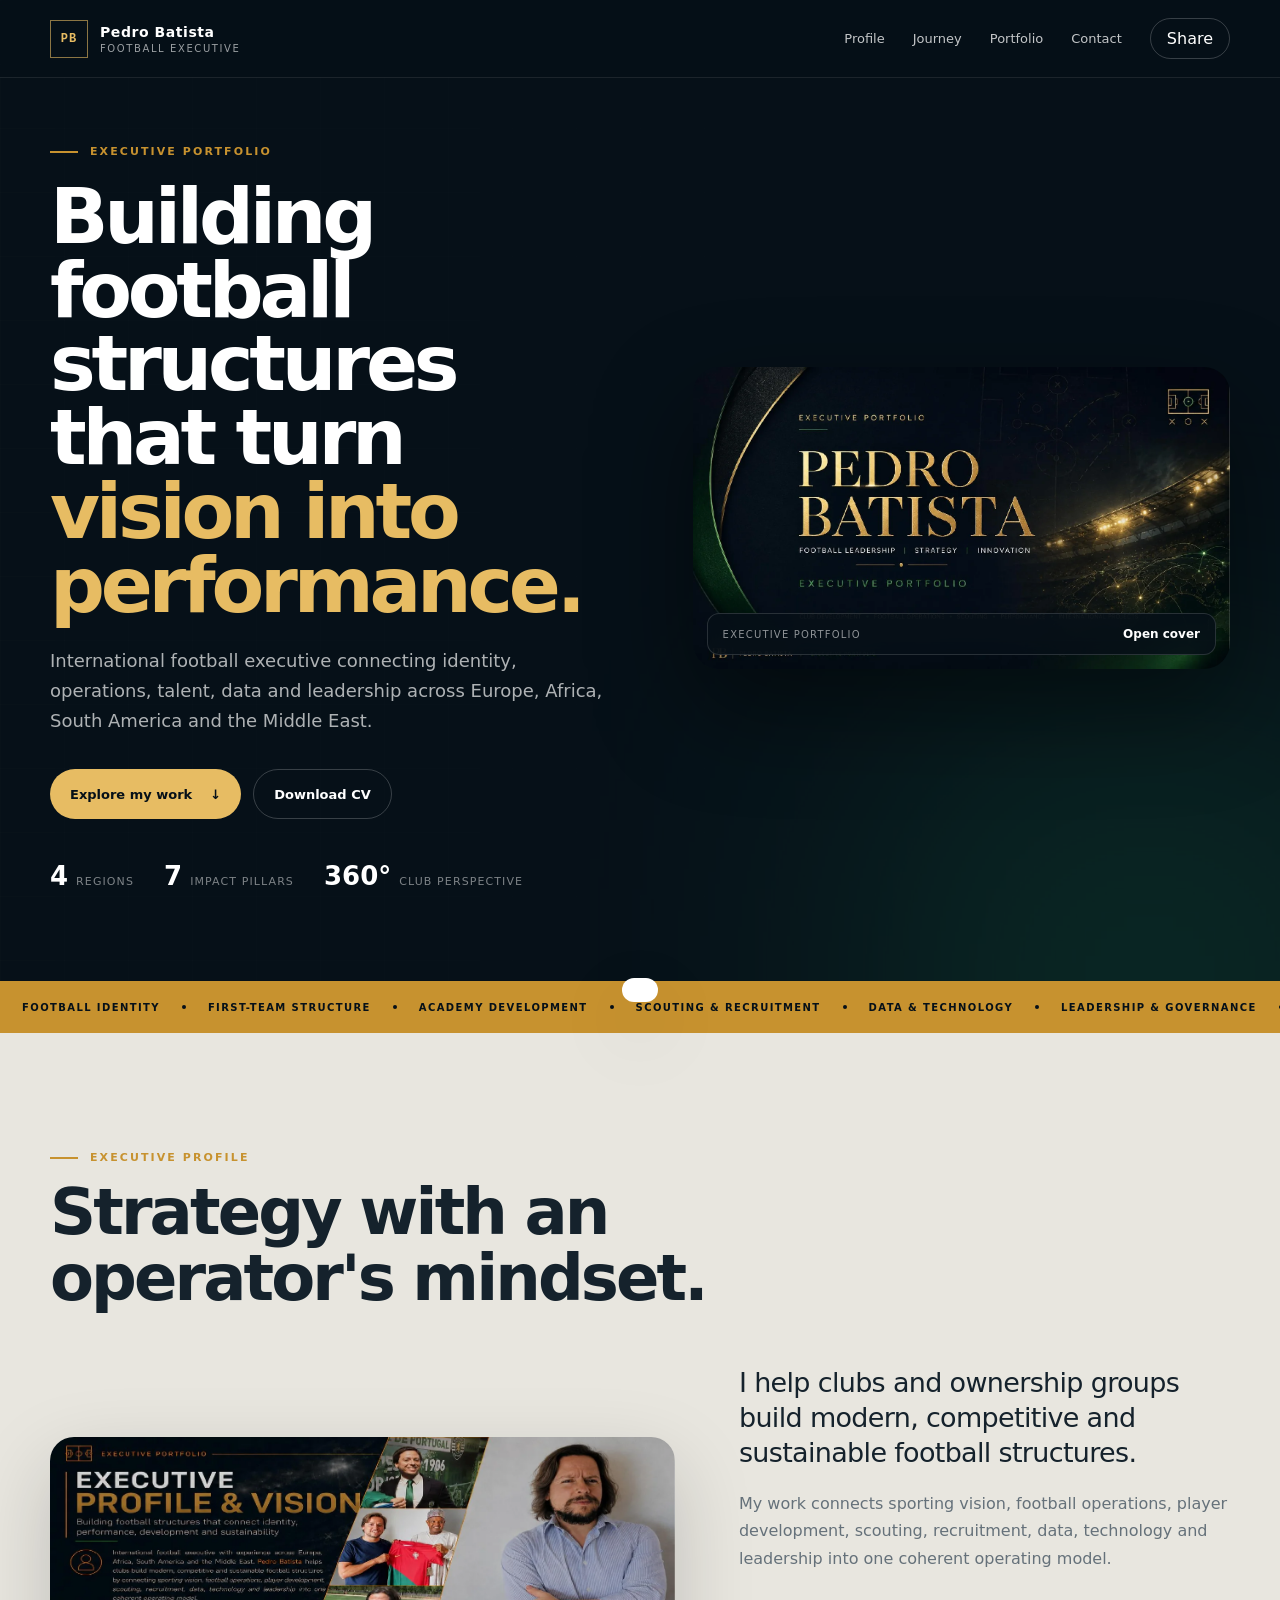
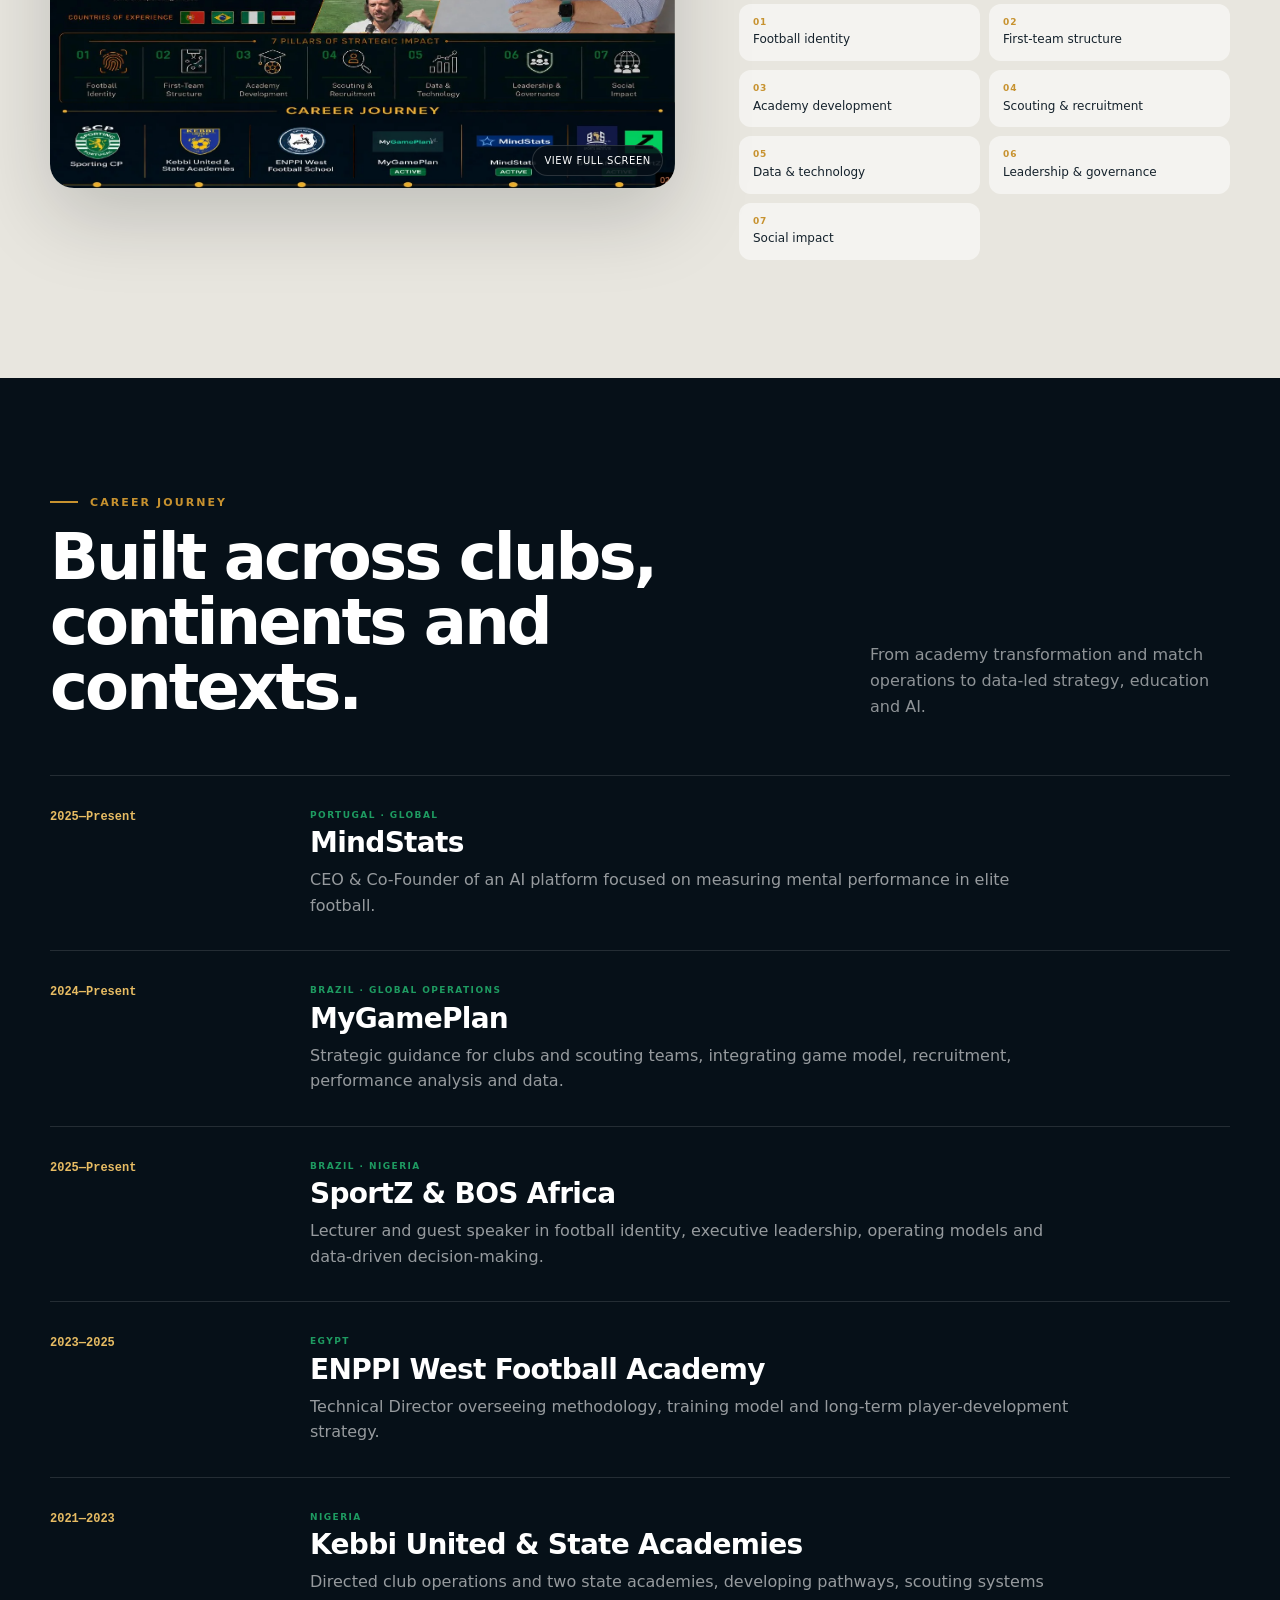
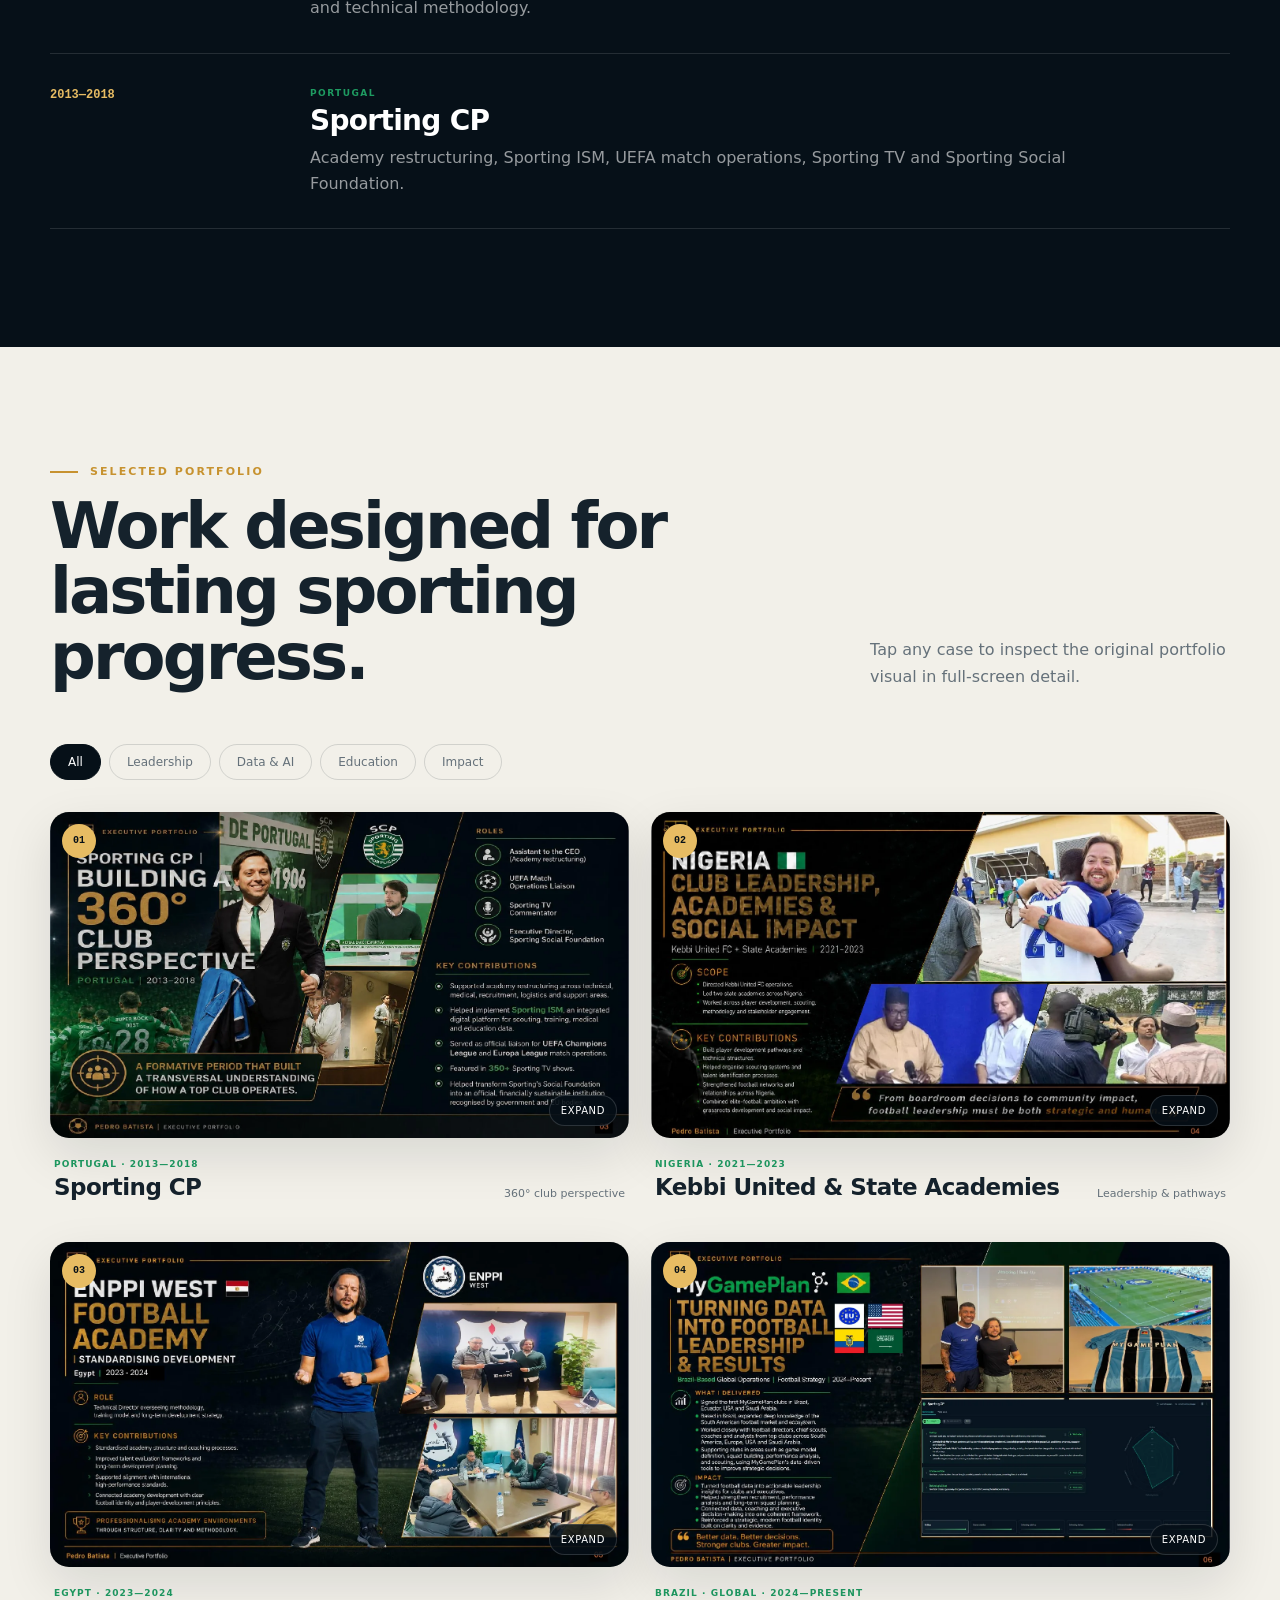
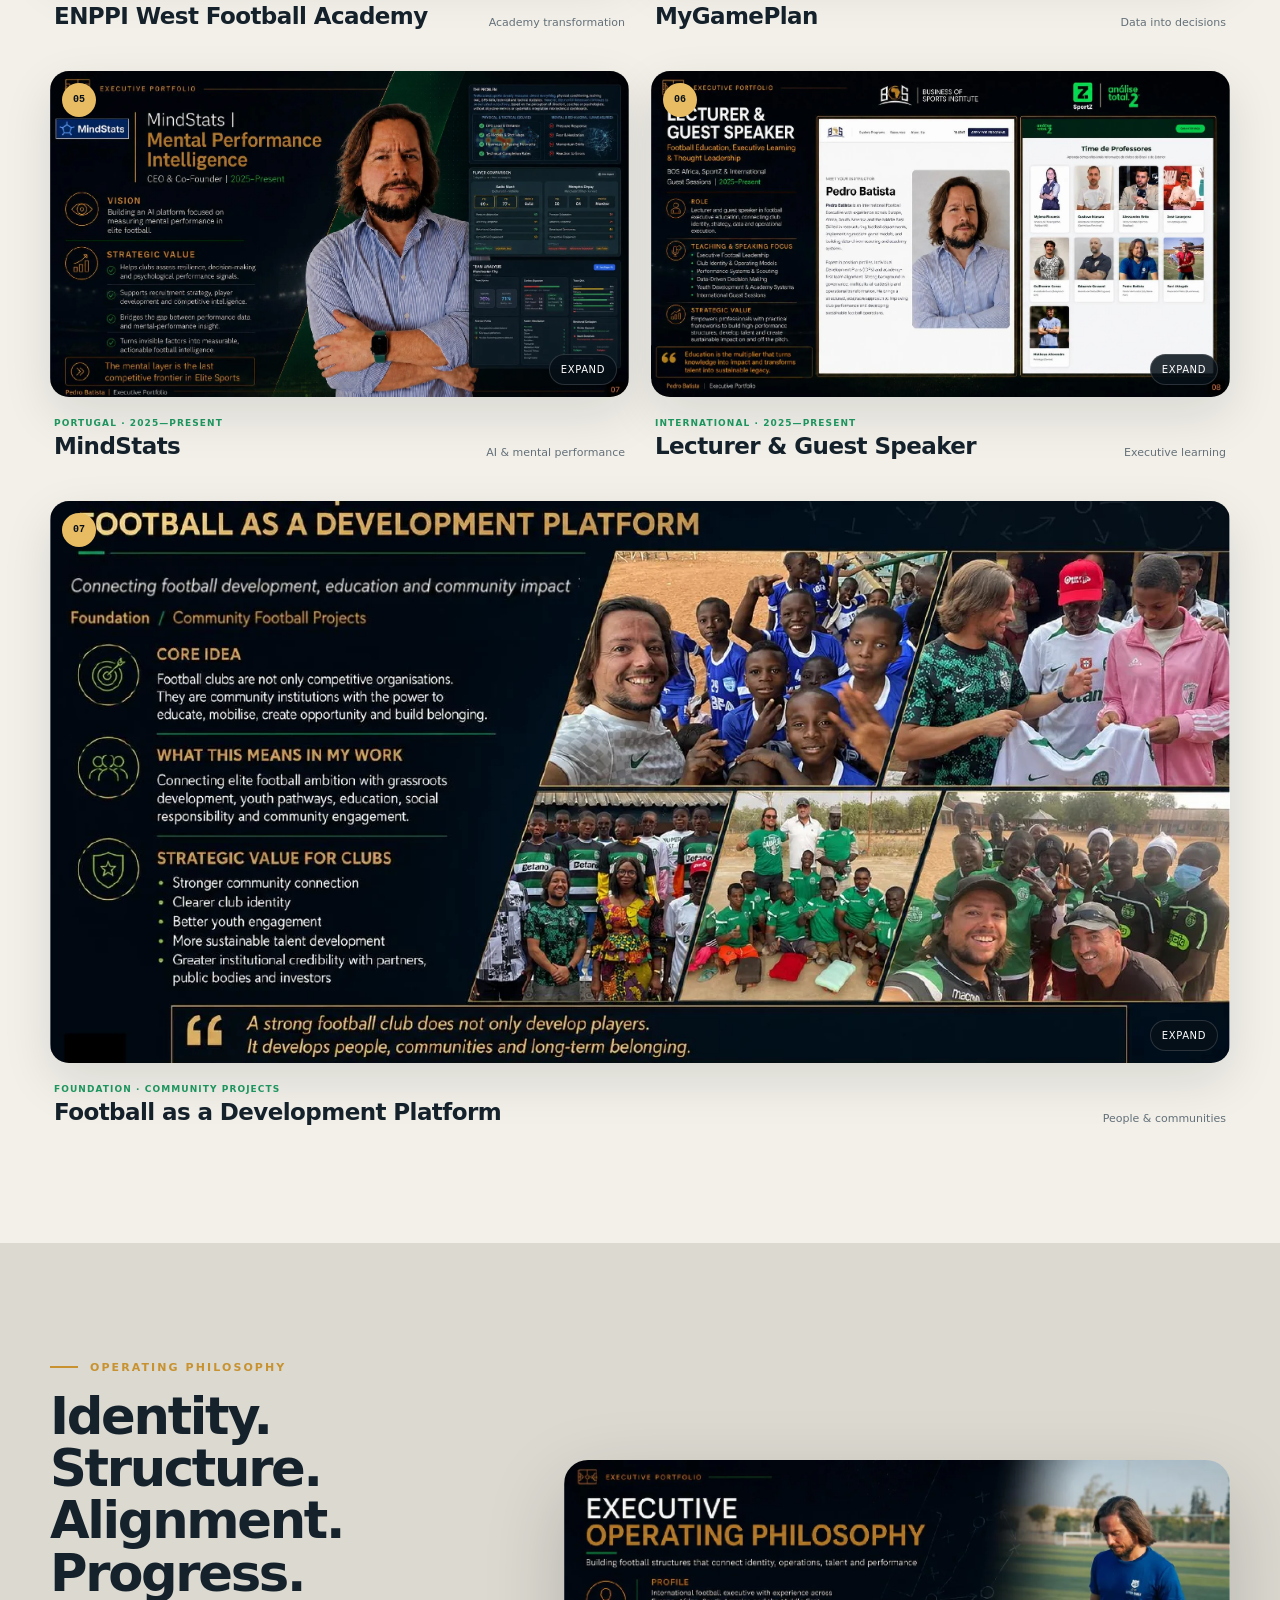
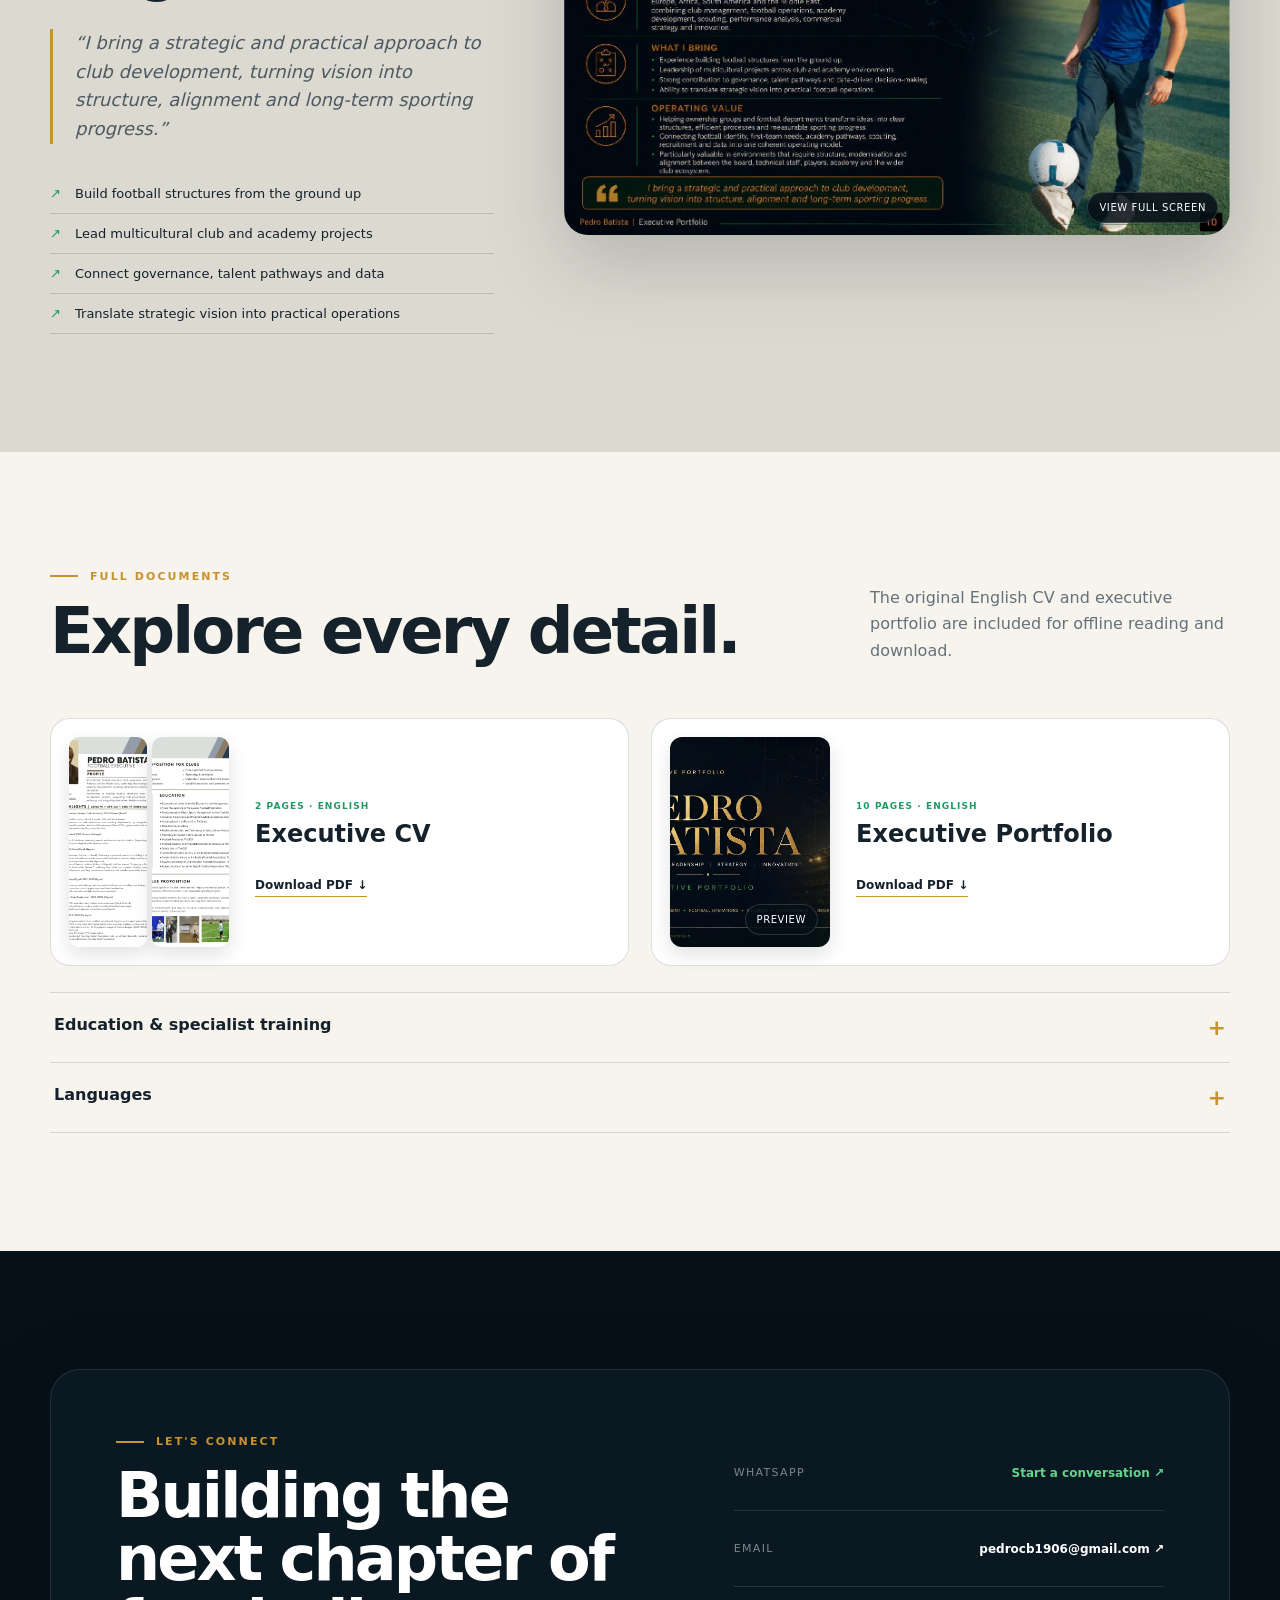
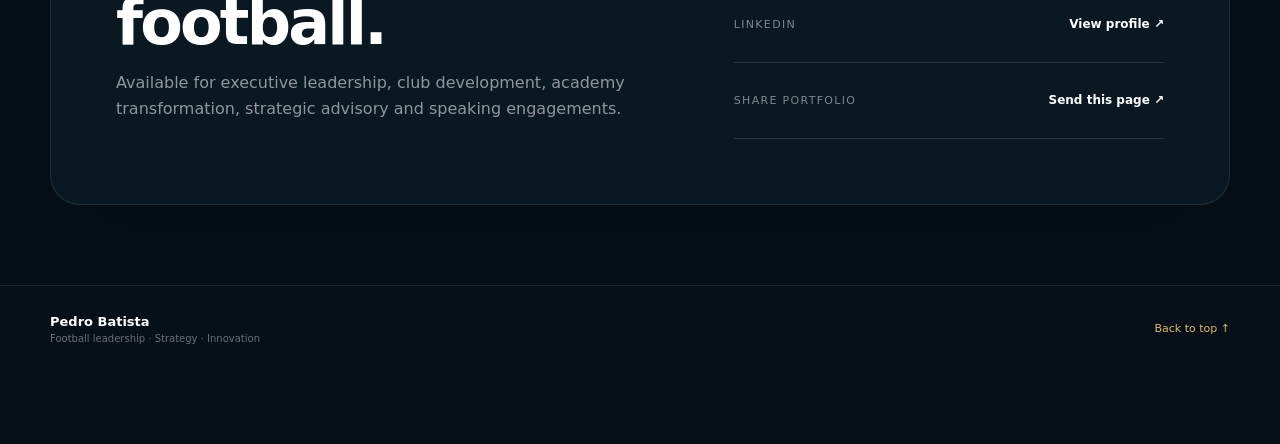
==== index.html @ 7a9b4024 "Publish executive portfolio app" ====
<!doctype html>
<html lang="en">
<head>
  <meta charset="utf-8">
  <meta name="viewport" content="width=device-width, initial-scale=1, viewport-fit=cover">
  <meta name="theme-color" content="#061018">
  <meta name="description" content="Pedro Batista — international football executive. Leadership, strategy, academy development, data, innovation and social impact.">
  <meta property="og:type" content="website">
  <meta property="og:title" content="Pedro Batista | Football Executive">
  <meta property="og:description" content="Executive portfolio — football leadership, strategy and innovation across Europe, Africa, South America and the Middle East.">
  <meta property="og:image" content="assets/images/og-image.jpg">
  <meta name="twitter:card" content="summary_large_image">
  <title>Pedro Batista | Football Executive</title>
  <link rel="manifest" href="manifest.webmanifest">
  <link rel="icon" href="assets/images/icon.svg" type="image/svg+xml">
  <link rel="stylesheet" href="styles.css?v=2">
</head>
<body>
  <a class="skip-link" href="#main">Skip to content</a>

  <header class="site-header" id="top">
    <div class="shell header-inner">
      <a class="brand" href="#home" aria-label="Pedro Batista, home">
        <span class="brand-mark" aria-hidden="true">PB</span>
        <span><strong>Pedro Batista</strong><small>Football Executive</small></span>
      </a>
      <button class="menu-toggle" type="button" aria-expanded="false" aria-controls="site-nav" aria-label="Open menu">
        <span></span><span></span>
      </button>
      <nav class="site-nav" id="site-nav" aria-label="Main navigation">
        <a href="#profile">Profile</a>
        <a href="#journey">Journey</a>
        <a href="#work">Portfolio</a>
        <a href="#contact">Contact</a>
        <button class="share-small" type="button" data-share>Share</button>
      </nav>
    </div>
  </header>

  <main id="main">
    <section class="hero" id="home">
      <div class="hero-grid shell">
        <div class="hero-copy reveal">
          <p class="eyebrow"><span></span> Executive portfolio</p>
          <h1>Building football structures that turn <em>vision into performance.</em></h1>
          <p class="hero-lede">International football executive connecting identity, operations, talent, data and leadership across Europe, Africa, South America and the Middle East.</p>
          <div class="hero-actions">
            <a class="button button-primary" href="#work">Explore my work <span aria-hidden="true">↓</span></a>
            <a class="button button-ghost" href="assets/documents/Pedro-Batista-Executive-CV-ENG.pdf" download>Download CV</a>
          </div>
          <dl class="hero-metrics" aria-label="Career snapshot">
            <div><dt>4</dt><dd>Regions</dd></div>
            <div><dt>7</dt><dd>Impact pillars</dd></div>
            <div><dt>360°</dt><dd>Club perspective</dd></div>
          </dl>
        </div>

        <button class="hero-visual image-button reveal" type="button" data-lightbox="assets/slides/slide-01.webp" data-caption="Pedro Batista — Executive Portfolio">
          <img src="assets/slides/slide-01.webp" alt="Cover of Pedro Batista's executive football portfolio" width="1467" height="825" fetchpriority="high">
          <span class="visual-label"><span>Executive Portfolio</span><strong>Open cover</strong></span>
        </button>
      </div>
      <div class="hero-glow" aria-hidden="true"></div>
    </section>

    <section class="ticker" aria-label="Areas of expertise">
      <div class="ticker-track">
        <span>Football identity</span><i></i><span>First-team structure</span><i></i><span>Academy development</span><i></i><span>Scouting & recruitment</span><i></i><span>Data & technology</span><i></i><span>Leadership & governance</span><i></i><span>Social impact</span>
      </div>
    </section>

    <section class="section profile-section" id="profile">
      <div class="shell">
        <div class="section-heading reveal">
          <p class="eyebrow"><span></span> Executive profile</p>
          <h2>Strategy with an operator's mindset.</h2>
        </div>
        <div class="profile-grid">
          <button class="profile-visual image-button reveal" type="button" data-lightbox="assets/slides/slide-02.webp" data-caption="Executive Profile & Vision">
            <img src="assets/slides/slide-02.webp" alt="Executive profile, strategic pillars and career journey" width="1467" height="825" loading="lazy">
            <span class="zoom-cue" aria-hidden="true">View full screen</span>
          </button>
          <div class="profile-copy reveal">
            <p class="lead">I help clubs and ownership groups build modern, competitive and sustainable football structures.</p>
            <p>My work connects sporting vision, football operations, player development, scouting, recruitment, data, technology and leadership into one coherent operating model.</p>
            <div class="pillars" aria-label="Seven pillars of strategic impact">
              <span><b>01</b> Football identity</span>
              <span><b>02</b> First-team structure</span>
              <span><b>03</b> Academy development</span>
              <span><b>04</b> Scouting & recruitment</span>
              <span><b>05</b> Data & technology</span>
              <span><b>06</b> Leadership & governance</span>
              <span><b>07</b> Social impact</span>
            </div>
          </div>
        </div>
      </div>
    </section>

    <section class="section journey-section" id="journey">
      <div class="shell">
        <div class="section-heading split-heading reveal">
          <div>
            <p class="eyebrow"><span></span> Career journey</p>
            <h2>Built across clubs, continents and contexts.</h2>
          </div>
          <p>From academy transformation and match operations to data-led strategy, education and AI.</p>
        </div>
        <div class="timeline">
          <article class="timeline-item reveal">
            <div class="timeline-date">2025—Present</div>
            <div><p class="timeline-kicker">Portugal · Global</p><h3>MindStats</h3><p>CEO & Co-Founder of an AI platform focused on measuring mental performance in elite football.</p></div>
          </article>
          <article class="timeline-item reveal">
            <div class="timeline-date">2024—Present</div>
            <div><p class="timeline-kicker">Brazil · Global operations</p><h3>MyGamePlan</h3><p>Strategic guidance for clubs and scouting teams, integrating game model, recruitment, performance analysis and data.</p></div>
          </article>
          <article class="timeline-item reveal">
            <div class="timeline-date">2025—Present</div>
            <div><p class="timeline-kicker">Brazil · Nigeria</p><h3>SportZ & BOS Africa</h3><p>Lecturer and guest speaker in football identity, executive leadership, operating models and data-driven decision-making.</p></div>
          </article>
          <article class="timeline-item reveal">
            <div class="timeline-date">2023—2025</div>
            <div><p class="timeline-kicker">Egypt</p><h3>ENPPI West Football Academy</h3><p>Technical Director overseeing methodology, training model and long-term player-development strategy.</p></div>
          </article>
          <article class="timeline-item reveal">
            <div class="timeline-date">2021—2023</div>
            <div><p class="timeline-kicker">Nigeria</p><h3>Kebbi United & State Academies</h3><p>Directed club operations and two state academies, developing pathways, scouting systems and technical methodology.</p></div>
          </article>
          <article class="timeline-item reveal">
            <div class="timeline-date">2013—2018</div>
            <div><p class="timeline-kicker">Portugal</p><h3>Sporting CP</h3><p>Academy restructuring, Sporting ISM, UEFA match operations, Sporting TV and Sporting Social Foundation.</p></div>
          </article>
        </div>
      </div>
    </section>

    <section class="section work-section" id="work">
      <div class="shell">
        <div class="section-heading split-heading reveal">
          <div>
            <p class="eyebrow"><span></span> Selected portfolio</p>
            <h2>Work designed for lasting sporting progress.</h2>
          </div>
          <p>Tap any case to inspect the original portfolio visual in full-screen detail.</p>
        </div>

        <div class="filters reveal" role="group" aria-label="Filter projects">
          <button class="filter is-active" type="button" data-filter="all" aria-pressed="true">All</button>
          <button class="filter" type="button" data-filter="leadership" aria-pressed="false">Leadership</button>
          <button class="filter" type="button" data-filter="data" aria-pressed="false">Data & AI</button>
          <button class="filter" type="button" data-filter="education" aria-pressed="false">Education</button>
          <button class="filter" type="button" data-filter="impact" aria-pressed="false">Impact</button>
        </div>

        <div class="project-grid">
          <article class="project-card reveal" data-category="leadership">
            <button class="project-image image-button" type="button" data-lightbox="assets/slides/slide-03.webp" data-caption="Sporting CP — Building a 360° Club Perspective">
              <img src="assets/slides/slide-03.webp" alt="Sporting CP case study with Pedro Batista's roles and contributions" width="1467" height="825" loading="lazy">
              <span class="project-number">01</span><span class="zoom-cue" aria-hidden="true">Expand</span>
            </button>
            <div class="project-copy"><div><p>Portugal · 2013—2018</p><h3>Sporting CP</h3></div><span>360° club perspective</span></div>
          </article>

          <article class="project-card reveal" data-category="leadership impact">
            <button class="project-image image-button" type="button" data-lightbox="assets/slides/slide-04.webp" data-caption="Nigeria — Club Leadership, Academies & Social Impact">
              <img src="assets/slides/slide-04.webp" alt="Nigeria club leadership, academies and social impact case study" width="1467" height="825" loading="lazy">
              <span class="project-number">02</span><span class="zoom-cue" aria-hidden="true">Expand</span>
            </button>
            <div class="project-copy"><div><p>Nigeria · 2021—2023</p><h3>Kebbi United & State Academies</h3></div><span>Leadership & pathways</span></div>
          </article>

          <article class="project-card reveal" data-category="leadership education">
            <button class="project-image image-button" type="button" data-lightbox="assets/slides/slide-05.webp" data-caption="ENPPI West Football Academy — Standardising Development">
              <img src="assets/slides/slide-05.webp" alt="ENPPI West Football Academy development case study" width="1467" height="825" loading="lazy">
              <span class="project-number">03</span><span class="zoom-cue" aria-hidden="true">Expand</span>
            </button>
            <div class="project-copy"><div><p>Egypt · 2023—2024</p><h3>ENPPI West Football Academy</h3></div><span>Academy transformation</span></div>
          </article>

          <article class="project-card reveal" data-category="data leadership">
            <button class="project-image image-button" type="button" data-lightbox="assets/slides/slide-06.webp" data-caption="MyGamePlan — Turning Data into Football Leadership & Results">
              <img src="assets/slides/slide-06.webp" alt="MyGamePlan global football strategy and data case study" width="1467" height="825" loading="lazy">
              <span class="project-number">04</span><span class="zoom-cue" aria-hidden="true">Expand</span>
            </button>
            <div class="project-copy"><div><p>Brazil · Global · 2024—Present</p><h3>MyGamePlan</h3></div><span>Data into decisions</span></div>
          </article>

          <article class="project-card reveal" data-category="data">
            <button class="project-image image-button" type="button" data-lightbox="assets/slides/slide-07.webp" data-caption="MindStats — Mental Performance Intelligence">
              <img src="assets/slides/slide-07.webp" alt="MindStats AI mental performance intelligence concept" width="1467" height="825" loading="lazy">
              <span class="project-number">05</span><span class="zoom-cue" aria-hidden="true">Expand</span>
            </button>
            <div class="project-copy"><div><p>Portugal · 2025—Present</p><h3>MindStats</h3></div><span>AI & mental performance</span></div>
          </article>

          <article class="project-card reveal" data-category="education leadership">
            <button class="project-image image-button" type="button" data-lightbox="assets/slides/slide-08.webp" data-caption="Lecturer & Guest Speaker — Football Education and Executive Learning">
              <img src="assets/slides/slide-08.webp" alt="Lecturer and guest speaker portfolio with BOS Africa and SportZ" width="1467" height="825" loading="lazy">
              <span class="project-number">06</span><span class="zoom-cue" aria-hidden="true">Expand</span>
            </button>
            <div class="project-copy"><div><p>International · 2025—Present</p><h3>Lecturer & Guest Speaker</h3></div><span>Executive learning</span></div>
          </article>

          <article class="project-card project-card-wide reveal" data-category="impact">
            <button class="project-image image-button" type="button" data-lightbox="assets/slides/slide-09.webp" data-caption="Social Impact — Football as a Development Platform">
              <img src="assets/slides/slide-09.webp" alt="Football social impact and community development projects" width="1467" height="825" loading="lazy">
              <span class="project-number">07</span><span class="zoom-cue" aria-hidden="true">Expand</span>
            </button>
            <div class="project-copy"><div><p>Foundation · Community projects</p><h3>Football as a Development Platform</h3></div><span>People & communities</span></div>
          </article>
        </div>
      </div>
    </section>

    <section class="section philosophy-section">
      <div class="shell philosophy-grid">
        <div class="philosophy-copy reveal">
          <p class="eyebrow"><span></span> Operating philosophy</p>
          <h2>Identity. Structure. Alignment. Progress.</h2>
          <blockquote>“I bring a strategic and practical approach to club development, turning vision into structure, alignment and long-term sporting progress.”</blockquote>
          <ul>
            <li>Build football structures from the ground up</li>
            <li>Lead multicultural club and academy projects</li>
            <li>Connect governance, talent pathways and data</li>
            <li>Translate strategic vision into practical operations</li>
          </ul>
        </div>
        <button class="philosophy-visual image-button reveal" type="button" data-lightbox="assets/slides/slide-10.webp" data-caption="Executive Operating Philosophy">
          <img src="assets/slides/slide-10.webp" alt="Pedro Batista's executive operating philosophy" width="1467" height="825" loading="lazy">
          <span class="zoom-cue" aria-hidden="true">View full screen</span>
        </button>
      </div>
    </section>

    <section class="section documents-section" id="documents">
      <div class="shell">
        <div class="section-heading split-heading reveal">
          <div><p class="eyebrow"><span></span> Full documents</p><h2>Explore every detail.</h2></div>
          <p>The original English CV and executive portfolio are included for offline reading and download.</p>
        </div>
        <div class="document-grid">
          <article class="document-card reveal">
            <div class="document-previews" aria-label="CV page previews">
              <button class="document-preview image-button" type="button" data-lightbox="assets/cv/cv-page-1.webp" data-caption="Executive CV — Page 1">
                <img src="assets/cv/cv-page-1.webp" alt="First page of Pedro Batista's executive CV" width="992" height="1404" loading="lazy">
              </button>
              <button class="document-preview image-button" type="button" data-lightbox="assets/cv/cv-page-2.webp" data-caption="Executive CV — Page 2">
                <img src="assets/cv/cv-page-2.webp" alt="Second page of Pedro Batista's executive CV" width="992" height="1404" loading="lazy">
              </button>
            </div>
            <div><p>2 pages · English</p><h3>Executive CV</h3><a href="assets/documents/Pedro-Batista-Executive-CV-ENG.pdf" download>Download PDF <span aria-hidden="true">↓</span></a></div>
          </article>
          <article class="document-card reveal">
            <button class="document-preview image-button" type="button" data-lightbox="assets/slides/slide-01.webp" data-caption="Executive Portfolio — Cover">
              <img src="assets/slides/slide-01.webp" alt="Cover of Pedro Batista's executive portfolio" width="1467" height="825" loading="lazy">
              <span class="zoom-cue" aria-hidden="true">Preview</span>
            </button>
            <div><p>10 pages · English</p><h3>Executive Portfolio</h3><a href="assets/documents/Pedro-Batista-Executive-Portfolio.pdf" download>Download PDF <span aria-hidden="true">↓</span></a></div>
          </article>
        </div>

        <div class="credentials reveal">
          <details><summary>Education & specialist training <span>+</span></summary><div><p>Economics at ISEG; Team Management at the Portuguese Football Federation; Fundamentals of Global Sports Management at NYU; scouting, football analysis, data science, sports innovation, football business, sports law and FA development courses.</p></div></details>
          <details><summary>Languages <span>+</span></summary><div><p>Portuguese — native · English — fluent · Spanish — working · French — basic</p></div></details>
        </div>
      </div>
    </section>

    <section class="section contact-section" id="contact">
      <div class="shell contact-card reveal">
        <div>
          <p class="eyebrow"><span></span> Let's connect</p>
          <h2>Building the next chapter of football.</h2>
          <p>Available for executive leadership, club development, academy transformation, strategic advisory and speaking engagements.</p>
        </div>
        <div class="contact-actions">
          <a class="contact-link whatsapp" href="https://wa.me/351937588859?text=Hello%20Pedro%2C%20I%20visited%20your%20executive%20portfolio%20and%20would%20like%20to%20connect." target="_blank" rel="noopener"><span>WhatsApp</span><strong>Start a conversation ↗</strong></a>
          <a class="contact-link" href="mailto:pedrocb1906@gmail.com"><span>Email</span><strong>pedrocb1906@gmail.com ↗</strong></a>
          <a class="contact-link" href="https://www.linkedin.com/in/pedrocunhabatista/" target="_blank" rel="noopener"><span>LinkedIn</span><strong>View profile ↗</strong></a>
          <button class="contact-link share-contact" type="button" data-share><span>Share portfolio</span><strong>Send this page ↗</strong></button>
        </div>
      </div>
    </section>
  </main>

  <footer class="site-footer">
    <div class="shell"><div><strong>Pedro Batista</strong><span>Football leadership · Strategy · Innovation</span></div><a href="#top">Back to top ↑</a></div>
  </footer>

  <nav class="mobile-nav" aria-label="Mobile navigation">
    <a href="#home"><span aria-hidden="true">⌂</span>Home</a>
    <a href="#journey"><span aria-hidden="true">↗</span>Journey</a>
    <a href="#work"><span aria-hidden="true">◇</span>Work</a>
    <a href="#contact"><span aria-hidden="true">✦</span>Contact</a>
  </nav>

  <dialog class="lightbox" aria-label="Portfolio image viewer">
    <div class="lightbox-bar">
      <p class="lightbox-caption"></p>
      <div><button type="button" data-zoom-out aria-label="Zoom out">−</button><button type="button" data-zoom-reset aria-label="Reset zoom">100%</button><button type="button" data-zoom-in aria-label="Zoom in">+</button><button class="lightbox-close" type="button" aria-label="Close image">×</button></div>
    </div>
    <div class="lightbox-stage"><img src="" alt=""></div>
  </dialog>

  <div class="toast" role="status" aria-live="polite"></div>
  <script src="app.js?v=2" defer></script>
</body>
</html>
---- styles.css ----
:root {
  --ink: #061018;
  --ink-2: #0a1822;
  --paper: #f2f0e9;
  --paper-2: #dfddd5;
  --text: #15222c;
  --muted: #65717a;
  --gold: #c7922f;
  --gold-light: #e7bc63;
  --green: #1e9b61;
  --line: rgba(10, 24, 34, .14);
  --radius: 24px;
  --shadow: 0 28px 80px rgba(2, 10, 15, .18);
}

* { box-sizing: border-box; }
html { scroll-behavior: smooth; scroll-padding-top: 90px; }
body { margin: 0; background: var(--paper); color: var(--text); font-family: Inter, ui-sans-serif, system-ui, -apple-system, BlinkMacSystemFont, "Segoe UI", sans-serif; -webkit-font-smoothing: antialiased; overflow-x: hidden; }
body.menu-open, body.lightbox-open { overflow: hidden; }
button, a { -webkit-tap-highlight-color: transparent; }
button { font: inherit; }
img { display: block; max-width: 100%; height: auto; }
a { color: inherit; }
.shell { width: min(1180px, calc(100% - 40px)); margin-inline: auto; }
.skip-link { position: fixed; left: 16px; top: -100px; z-index: 1000; background: white; color: black; padding: 12px 16px; border-radius: 8px; }
.skip-link:focus { top: 16px; }

.site-header { position: fixed; inset: 0 0 auto; z-index: 50; height: 78px; color: white; background: rgba(6, 16, 24, .72); border-bottom: 1px solid rgba(255,255,255,.09); backdrop-filter: blur(18px); }
.header-inner { height: 100%; display: flex; align-items: center; justify-content: space-between; }
.brand { display: inline-flex; align-items: center; gap: 12px; text-decoration: none; }
.brand-mark { width: 38px; height: 38px; display: grid; place-items: center; border: 1px solid rgba(231,188,99,.6); color: var(--gold-light); font: 800 12px/1 ui-monospace, monospace; letter-spacing: .08em; }
.brand strong, .brand small { display: block; }
.brand strong { font-size: 14px; letter-spacing: .04em; }
.brand small { color: rgba(255,255,255,.6); font-size: 10px; text-transform: uppercase; letter-spacing: .16em; margin-top: 3px; }
.site-nav { display: flex; align-items: center; gap: 28px; }
.site-nav a { text-decoration: none; font-size: 13px; color: rgba(255,255,255,.76); transition: color .2s; }
.site-nav a:hover { color: white; }
.share-small { border: 1px solid rgba(255,255,255,.2); background: transparent; color: white; padding: 10px 16px; border-radius: 100px; cursor: pointer; }
.menu-toggle { display: none; width: 44px; height: 44px; border: 0; background: transparent; position: relative; }
.menu-toggle span { position: absolute; width: 22px; height: 1px; left: 11px; background: white; transition: transform .2s, top .2s; }
.menu-toggle span:first-child { top: 17px; }.menu-toggle span:last-child { top: 25px; }

.hero { min-height: 760px; background: var(--ink); color: white; position: relative; display: grid; align-items: center; padding: 145px 0 90px; overflow: hidden; }
.hero::before { content: ""; position: absolute; inset: 0; opacity: .24; background-image: linear-gradient(rgba(255,255,255,.035) 1px, transparent 1px), linear-gradient(90deg, rgba(255,255,255,.035) 1px, transparent 1px); background-size: 64px 64px; mask-image: linear-gradient(to right, black, transparent 75%); }
.hero-grid { display: grid; grid-template-columns: 1.03fr .97fr; gap: 72px; align-items: center; position: relative; z-index: 2; }
.hero-grid > *, .profile-grid > *, .philosophy-grid > *, .contact-card > * { min-width: 0; }
.hero-copy h1 { margin: 22px 0 24px; max-width: 720px; font-size: clamp(48px, 6vw, 82px); line-height: .96; letter-spacing: -.055em; font-weight: 720; }
.hero-copy h1 em { display: block; color: var(--gold-light); font-style: normal; }
.hero-lede { color: rgba(255,255,255,.68); max-width: 640px; font-size: 18px; line-height: 1.65; }
.eyebrow { display: flex; align-items: center; gap: 12px; margin: 0; color: var(--gold); text-transform: uppercase; letter-spacing: .19em; font-size: 11px; font-weight: 800; }
.eyebrow span { display: inline-block; width: 28px; height: 2px; background: currentColor; }
.hero-actions { display: flex; gap: 12px; margin-top: 34px; flex-wrap: wrap; }
.button { min-height: 50px; display: inline-flex; align-items: center; justify-content: center; gap: 18px; padding: 0 20px; border-radius: 100px; text-decoration: none; font-weight: 750; font-size: 13px; }
.button-primary { background: var(--gold-light); color: var(--ink); }
.button-ghost { border: 1px solid rgba(255,255,255,.2); color: white; }
.hero-metrics { display: flex; gap: 30px; margin: 42px 0 0; }
.hero-metrics div { display: flex; align-items: baseline; gap: 8px; }
.hero-metrics dt { font-size: 26px; font-weight: 800; color: white; }
.hero-metrics dd { margin: 0; font-size: 11px; color: rgba(255,255,255,.48); text-transform: uppercase; letter-spacing: .1em; }
.hero-visual { position: relative; border-radius: 26px; overflow: hidden; box-shadow: 0 40px 100px rgba(0,0,0,.45); border: 1px solid rgba(231,188,99,.28); transform: rotate(1.4deg); }
.hero-visual img { aspect-ratio: 16/9; object-fit: cover; }
.visual-label { position: absolute; inset: auto 14px 14px; display: flex; justify-content: space-between; align-items: center; text-align: left; padding: 13px 15px; background: rgba(6,16,24,.86); border: 1px solid rgba(255,255,255,.14); backdrop-filter: blur(12px); border-radius: 12px; }
.visual-label span { color: rgba(255,255,255,.55); font-size: 10px; text-transform: uppercase; letter-spacing: .12em; }
.visual-label strong { font-size: 12px; }
.hero-glow { position: absolute; width: 500px; height: 500px; right: -120px; bottom: -250px; background: var(--green); filter: blur(150px); opacity: .22; }

.ticker { background: var(--gold); color: var(--ink); overflow: hidden; }
.ticker-track { min-height: 52px; width: max-content; padding: 0 22px; display: flex; align-items: center; gap: 22px; text-transform: uppercase; font-size: 10px; font-weight: 850; letter-spacing: .14em; }
.ticker i { width: 4px; height: 4px; background: var(--ink); border-radius: 50%; }

.section { padding: 118px 0; }
.section-heading { margin-bottom: 54px; }
.section-heading h2, .philosophy-copy h2, .contact-card h2 { margin: 16px 0 0; font-size: clamp(38px, 5vw, 68px); line-height: 1.02; letter-spacing: -.045em; max-width: 820px; }
.split-heading { display: flex; justify-content: space-between; align-items: end; gap: 50px; }
.split-heading > p { max-width: 360px; color: var(--muted); line-height: 1.65; margin: 0; }

.profile-section { background: #e8e6df; }
.profile-grid { display: grid; grid-template-columns: 1.12fr .88fr; gap: 64px; align-items: center; }
.image-button { padding: 0; border: 0; background: transparent; color: inherit; cursor: zoom-in; text-align: inherit; }
.profile-visual { position: relative; border-radius: var(--radius); overflow: hidden; box-shadow: var(--shadow); }
.profile-visual img { width: 100%; aspect-ratio: 16/9; object-fit: cover; }
.profile-copy .lead { font-size: 27px; line-height: 1.3; letter-spacing: -.025em; margin: 0 0 20px; }
.profile-copy > p:not(.lead) { color: var(--muted); line-height: 1.7; }
.pillars { display: grid; grid-template-columns: 1fr 1fr; gap: 9px; margin-top: 32px; }
.pillars span { background: rgba(255,255,255,.55); padding: 13px 14px; border-radius: 12px; font-size: 12px; line-height: 1.3; }
.pillars b { display: block; color: var(--gold); font-size: 9px; letter-spacing: .1em; margin-bottom: 4px; }
.zoom-cue { position: absolute; right: 12px; bottom: 12px; background: rgba(6,16,24,.86); color: white; border: 1px solid rgba(255,255,255,.15); padding: 9px 11px; border-radius: 100px; font-size: 10px; letter-spacing: .06em; text-transform: uppercase; }

.journey-section { background: var(--ink); color: white; }
.journey-section .split-heading > p { color: rgba(255,255,255,.55); }
.timeline { border-top: 1px solid rgba(255,255,255,.12); }
.timeline-item { display: grid; grid-template-columns: 220px 1fr; gap: 40px; padding: 32px 0; border-bottom: 1px solid rgba(255,255,255,.12); }
.timeline-date { color: var(--gold-light); font: 700 12px/1.5 ui-monospace, monospace; }
.timeline-item h3 { margin: 4px 0 8px; font-size: 28px; letter-spacing: -.025em; }
.timeline-item p { color: rgba(255,255,255,.58); line-height: 1.6; margin: 0; max-width: 760px; }
.timeline-item .timeline-kicker { color: var(--green); text-transform: uppercase; font-size: 9px; font-weight: 800; letter-spacing: .16em; }

.work-section { background: var(--paper); }
.filters { display: flex; gap: 8px; margin-bottom: 28px; overflow-x: auto; scrollbar-width: none; padding-bottom: 4px; }
.filters::-webkit-scrollbar { display: none; }
.filter { flex: 0 0 auto; padding: 10px 17px; background: transparent; border: 1px solid var(--line); color: var(--muted); border-radius: 100px; cursor: pointer; font-size: 12px; }
.filter.is-active { background: var(--ink); color: white; border-color: var(--ink); }
.project-grid { display: grid; grid-template-columns: 1fr 1fr; gap: 42px 22px; }
.project-card[hidden] { display: none; }
.project-image { width: 100%; aspect-ratio: 16/9; border-radius: 19px; overflow: hidden; position: relative; background: #c8c6bf; box-shadow: 0 18px 50px rgba(6,16,24,.11); }
.project-image img { width: 100%; height: 100%; object-fit: cover; transition: transform .45s ease; }
.project-image:hover img { transform: scale(1.018); }
.project-number { position: absolute; left: 12px; top: 12px; width: 34px; height: 34px; display: grid; place-items: center; background: var(--gold-light); color: var(--ink); border-radius: 50%; font: 800 10px/1 ui-monospace, monospace; }
.project-copy { display: flex; justify-content: space-between; gap: 20px; align-items: end; padding: 17px 4px 0; }
.project-copy p { margin: 0 0 5px; color: var(--green); text-transform: uppercase; font-size: 9px; font-weight: 800; letter-spacing: .12em; }
.project-copy h3 { margin: 0; font-size: 23px; letter-spacing: -.025em; }
.project-copy > span { color: var(--muted); font-size: 11px; white-space: nowrap; }
.project-card-wide { grid-column: 1/-1; }
.project-card-wide .project-image { aspect-ratio: 2.1/1; }

.philosophy-section { background: #dbd9d0; }
.philosophy-grid { display: grid; grid-template-columns: .8fr 1.2fr; gap: 70px; align-items: center; }
.philosophy-copy h2 { font-size: clamp(38px, 4vw, 56px); }
.philosophy-copy blockquote { border-left: 3px solid var(--gold); margin: 30px 0; padding-left: 22px; color: #4e5a62; font-size: 18px; line-height: 1.6; font-style: italic; }
.philosophy-copy ul { list-style: none; padding: 0; margin: 0; }
.philosophy-copy li { padding: 12px 0 12px 25px; border-bottom: 1px solid var(--line); position: relative; font-size: 13px; }
.philosophy-copy li::before { content: "↗"; position: absolute; left: 0; color: var(--green); }
.philosophy-visual { position: relative; border-radius: var(--radius); overflow: hidden; box-shadow: var(--shadow); }
.philosophy-visual img { aspect-ratio: 16/9; object-fit: cover; }

.documents-section { background: #f6f4ed; }
.document-grid { display: grid; grid-template-columns: 1fr 1fr; gap: 22px; }
.document-card { display: grid; grid-template-columns: 160px 1fr; align-items: center; gap: 26px; padding: 18px; border: 1px solid var(--line); border-radius: 20px; background: white; }
.document-preview { position: relative; height: 210px; overflow: hidden; border-radius: 12px; box-shadow: 0 8px 20px rgba(6,16,24,.12); }
.document-preview img { width: 100%; height: 100%; object-fit: cover; object-position: top; }
.document-previews { height: 210px; display: grid; grid-template-columns: 1fr 1fr; gap: 5px; }
.document-previews .document-preview { height: 210px; border-radius: 10px; }
.document-card p { color: var(--green); text-transform: uppercase; font-size: 9px; letter-spacing: .12em; font-weight: 800; }
.document-card h3 { margin: 7px 0 26px; font-size: 24px; }
.document-card a { font-weight: 800; font-size: 12px; text-decoration: none; border-bottom: 1px solid var(--gold); padding-bottom: 4px; }
.credentials { margin-top: 26px; border-top: 1px solid var(--line); }
.credentials details { border-bottom: 1px solid var(--line); }
.credentials summary { list-style: none; padding: 22px 4px; display: flex; justify-content: space-between; cursor: pointer; font-weight: 750; }
.credentials summary::-webkit-details-marker { display: none; }
.credentials summary span { color: var(--gold); font-size: 22px; transition: transform .2s; }
.credentials details[open] summary span { transform: rotate(45deg); }
.credentials details div { color: var(--muted); line-height: 1.7; max-width: 900px; padding: 0 4px 20px; }

.contact-section { background: var(--ink); color: white; padding-bottom: 80px; }
.contact-card { display: grid; grid-template-columns: 1fr .8fr; gap: 80px; padding: 65px; background: var(--ink-2); border: 1px solid rgba(255,255,255,.1); border-radius: 30px; box-shadow: 0 40px 100px rgba(0,0,0,.22); }
.contact-card h2 { font-size: clamp(38px, 5vw, 62px); }
.contact-card > div > p:last-child { color: rgba(255,255,255,.55); line-height: 1.65; max-width: 560px; }
.contact-actions { display: grid; }
.contact-link { display: flex; justify-content: space-between; align-items: center; min-height: 70px; border: 0; border-bottom: 1px solid rgba(255,255,255,.12); background: transparent; color: white; padding: 0; text-decoration: none; cursor: pointer; text-align: left; }
.contact-link span { color: rgba(255,255,255,.48); font-size: 11px; text-transform: uppercase; letter-spacing: .12em; }
.contact-link strong { font-size: 12px; }
.contact-link.whatsapp strong { color: #61d68a; }

.site-footer { padding: 28px 0 100px; background: var(--ink); color: white; border-top: 1px solid rgba(255,255,255,.08); }
.site-footer .shell { display: flex; align-items: center; justify-content: space-between; }
.site-footer strong, .site-footer span { display: block; }
.site-footer strong { font-size: 13px; }.site-footer span { color: rgba(255,255,255,.4); font-size: 10px; margin-top: 4px; }
.site-footer a { text-decoration: none; font-size: 11px; color: var(--gold-light); }

.mobile-nav { display: none; }
.lightbox { width: 100vw; max-width: none; height: 100dvh; max-height: none; padding: 0; border: 0; background: rgba(3,9,13,.98); color: white; overflow: hidden; }
.lightbox::backdrop { background: rgba(3,9,13,.85); }
.lightbox-bar { height: 68px; padding: 0 18px; display: flex; justify-content: space-between; align-items: center; border-bottom: 1px solid rgba(255,255,255,.12); }
.lightbox-caption { margin: 0; font-size: 12px; color: rgba(255,255,255,.7); max-width: 55vw; white-space: nowrap; overflow: hidden; text-overflow: ellipsis; }
.lightbox-bar > div { display: flex; gap: 6px; }
.lightbox-bar button { min-width: 42px; height: 40px; border: 1px solid rgba(255,255,255,.14); border-radius: 10px; background: rgba(255,255,255,.06); color: white; cursor: pointer; }
.lightbox-bar [data-zoom-reset] { min-width: 60px; font-size: 10px; }
.lightbox-close { font-size: 22px; margin-left: 8px; }
.lightbox-stage { height: calc(100dvh - 68px); overflow: auto; display: grid; place-items: center; padding: 24px; touch-action: pan-x pan-y; }
.lightbox-stage img { width: min(100%, 1500px); height: auto; transform-origin: center; transition: width .16s ease; }
.toast { position: fixed; z-index: 100; left: 50%; bottom: 28px; transform: translate(-50%, 130px); background: white; color: var(--ink); box-shadow: var(--shadow); border-radius: 100px; padding: 12px 18px; font-size: 12px; transition: transform .25s; }
.toast.is-visible { transform: translate(-50%, 0); }

.reveal { opacity: 0; transform: translateY(18px); transition: opacity .65s ease, transform .65s ease; }
.reveal.is-visible { opacity: 1; transform: none; }

@media (max-width: 900px) {
  .hero-grid, .profile-grid, .philosophy-grid, .contact-card { grid-template-columns: 1fr; }
  .hero { min-height: auto; }
  .hero-grid { gap: 50px; }
  .profile-grid, .philosophy-grid { gap: 42px; }
  .contact-card { gap: 35px; }
  .split-heading { align-items: start; flex-direction: column; gap: 18px; }
  .site-nav { position: fixed; inset: 78px 0 auto; padding: 28px 20px 34px; background: rgba(6,16,24,.98); flex-direction: column; align-items: stretch; gap: 0; transform: translateY(-120%); transition: transform .28s ease; border-bottom: 1px solid rgba(255,255,255,.12); }
  .site-nav a { padding: 16px 0; border-bottom: 1px solid rgba(255,255,255,.1); font-size: 16px; }
  .share-small { margin-top: 18px; }
  .menu-toggle { display: block; }
  .menu-open .site-nav { transform: none; }
  .menu-open .menu-toggle span:first-child { top: 21px; transform: rotate(45deg); }
  .menu-open .menu-toggle span:last-child { top: 21px; transform: rotate(-45deg); }
  .document-grid { grid-template-columns: 1fr; }
}

@media (max-width: 640px) {
  .shell { width: min(100% - 28px, 1180px); }
  .site-header { height: 68px; }
  .site-nav { top: 68px; }
  .brand-mark { width: 34px; height: 34px; }
  .hero { padding: 118px 0 72px; }
  .hero-copy h1 { font-size: clamp(44px, 13vw, 62px); }
  .hero-lede { font-size: 16px; }
  .hero-actions { flex-direction: column; align-items: stretch; }
  .button { width: 100%; }
  .hero-metrics { gap: 16px; justify-content: space-between; }
  .hero-metrics div { display: block; }
  .hero-metrics dd { margin-top: 3px; }
  .hero-visual { border-radius: 17px; transform: none; }
  .visual-label { display: none; }
  .ticker-track { min-height: 46px; }
  .section { padding: 82px 0; }
  .section-heading { margin-bottom: 38px; }
  .section-heading h2, .philosophy-copy h2, .contact-card h2 { font-size: 40px; }
  .profile-copy .lead { font-size: 22px; }
  .pillars { display: flex; overflow-x: auto; margin-inline: -14px; padding: 0 14px 4px; scrollbar-width: none; }
  .pillars span { min-width: 150px; }
  .timeline-item { grid-template-columns: 1fr; gap: 10px; padding: 26px 0; }
  .timeline-item h3 { font-size: 23px; }
  .project-grid { grid-template-columns: 1fr; gap: 34px; }
  .project-card-wide { grid-column: auto; }
  .project-card-wide .project-image { aspect-ratio: 16/9; }
  .project-copy { align-items: start; }
  .project-copy h3 { font-size: 20px; }
  .project-copy > span { display: none; }
  .zoom-cue { padding: 7px 9px; font-size: 8px; }
  .document-card { grid-template-columns: 105px 1fr; gap: 18px; padding: 12px; }
  .document-preview { height: 150px; }
  .document-previews, .document-previews .document-preview { height: 150px; }
  .document-card h3 { font-size: 20px; margin-bottom: 20px; }
  .contact-card { width: calc(100% - 28px); padding: 34px 22px; border-radius: 22px; }
  .contact-link { align-items: flex-start; flex-direction: column; justify-content: center; gap: 7px; }
  .site-footer { padding-bottom: 116px; }
  .mobile-nav { position: fixed; z-index: 45; display: grid; grid-template-columns: repeat(4,1fr); inset: auto 10px max(10px, env(safe-area-inset-bottom)); padding: 8px 5px; background: rgba(9,20,28,.94); border: 1px solid rgba(255,255,255,.13); border-radius: 18px; backdrop-filter: blur(18px); box-shadow: 0 14px 50px rgba(0,0,0,.35); }
  .mobile-nav a { display: grid; place-items: center; gap: 3px; color: rgba(255,255,255,.6); text-decoration: none; font-size: 9px; }
  .mobile-nav span { color: var(--gold-light); font-size: 17px; line-height: 1; }
  .lightbox-bar { height: 62px; }
  .lightbox-caption { max-width: 33vw; }
  .lightbox-stage { height: calc(100dvh - 62px); padding: 10px; place-items: start center; }
}

@media (prefers-reduced-motion: reduce) {
  html { scroll-behavior: auto; }
  *, *::before, *::after { animation: none !important; transition: none !important; }
  .reveal { opacity: 1; transform: none; }
}
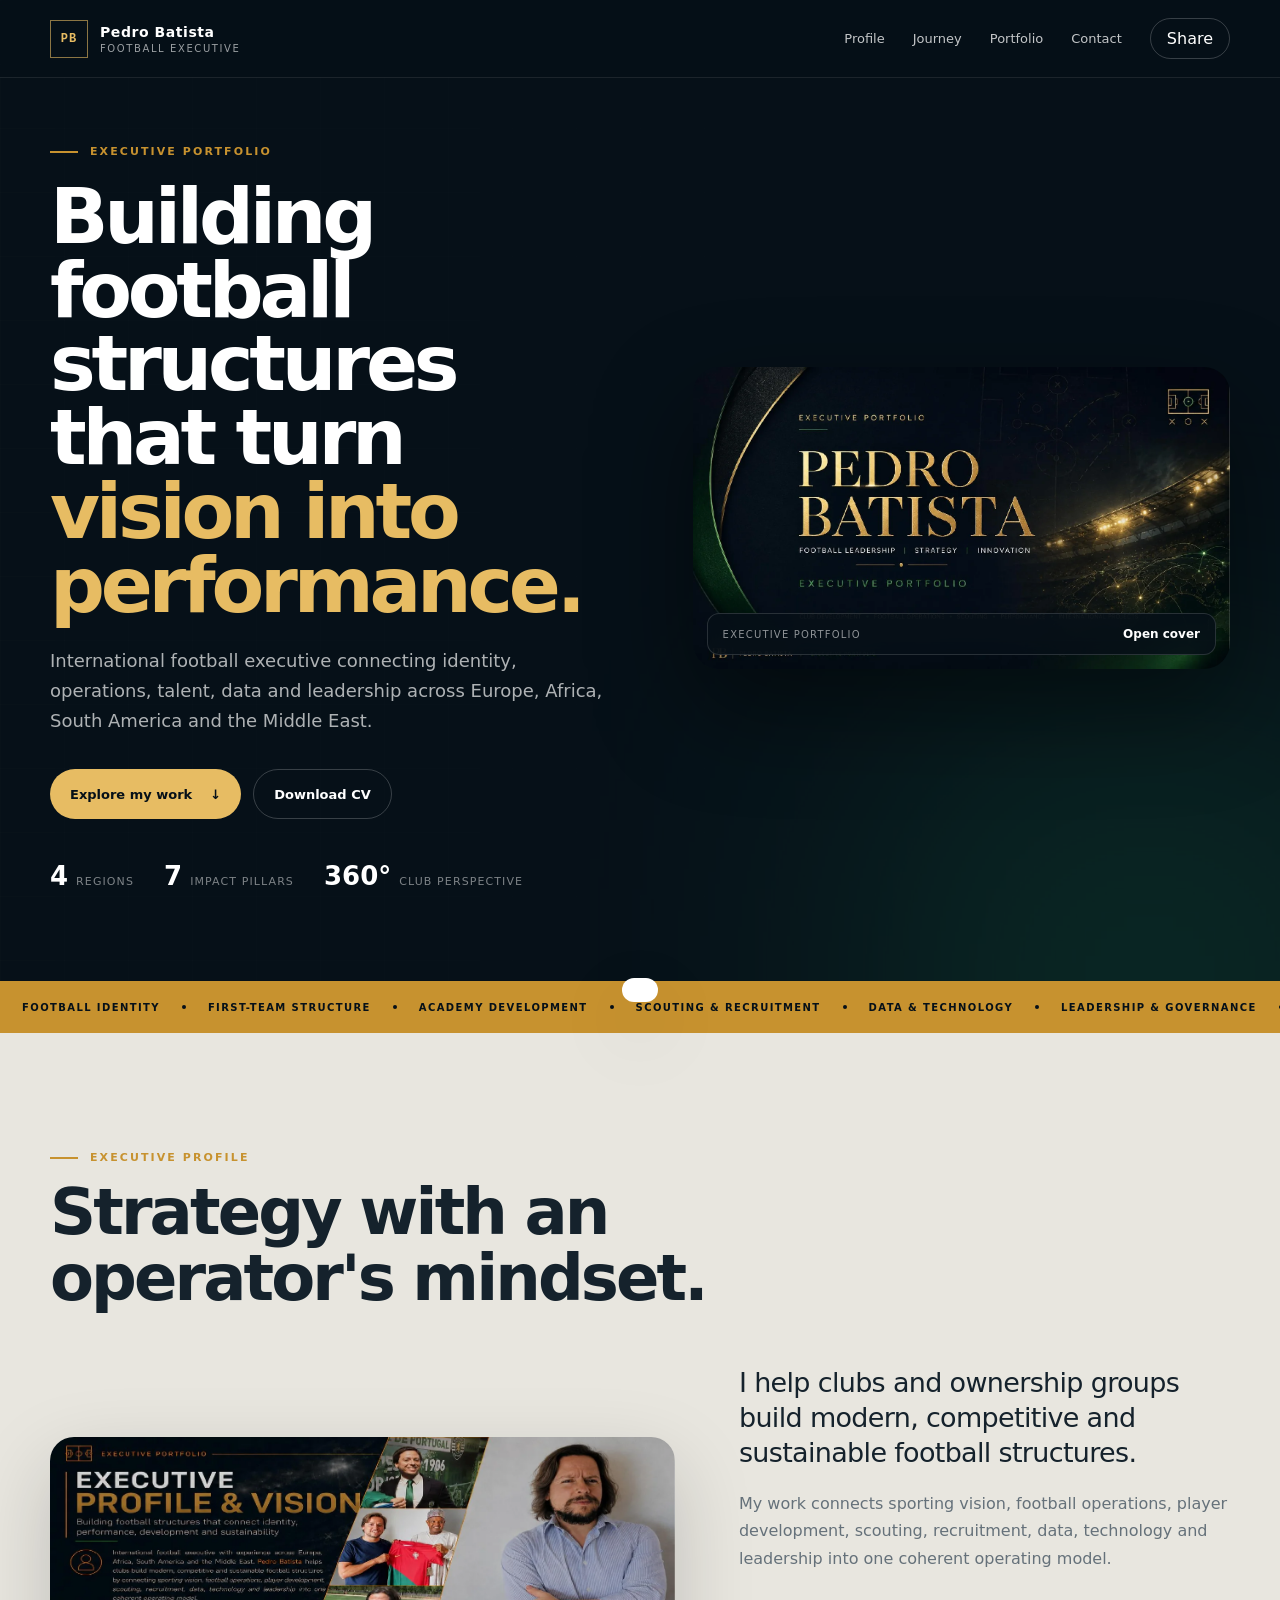
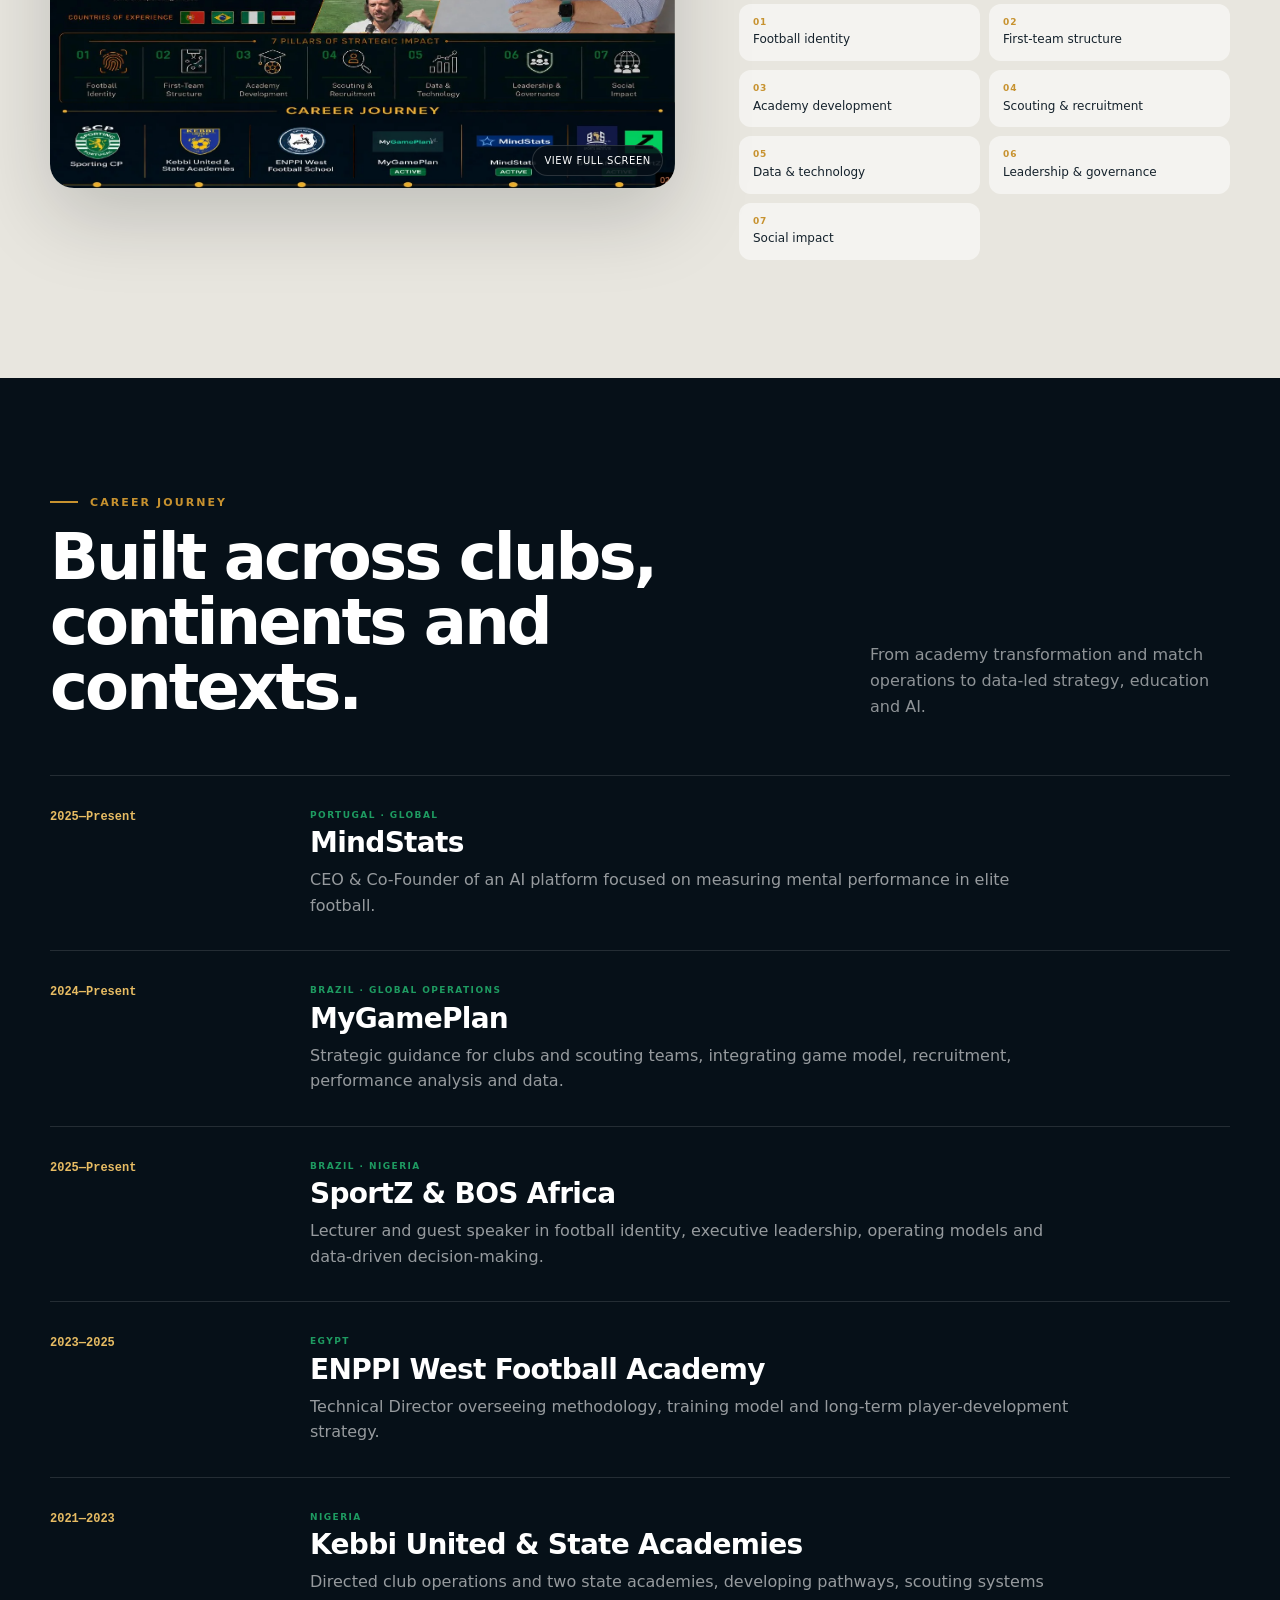
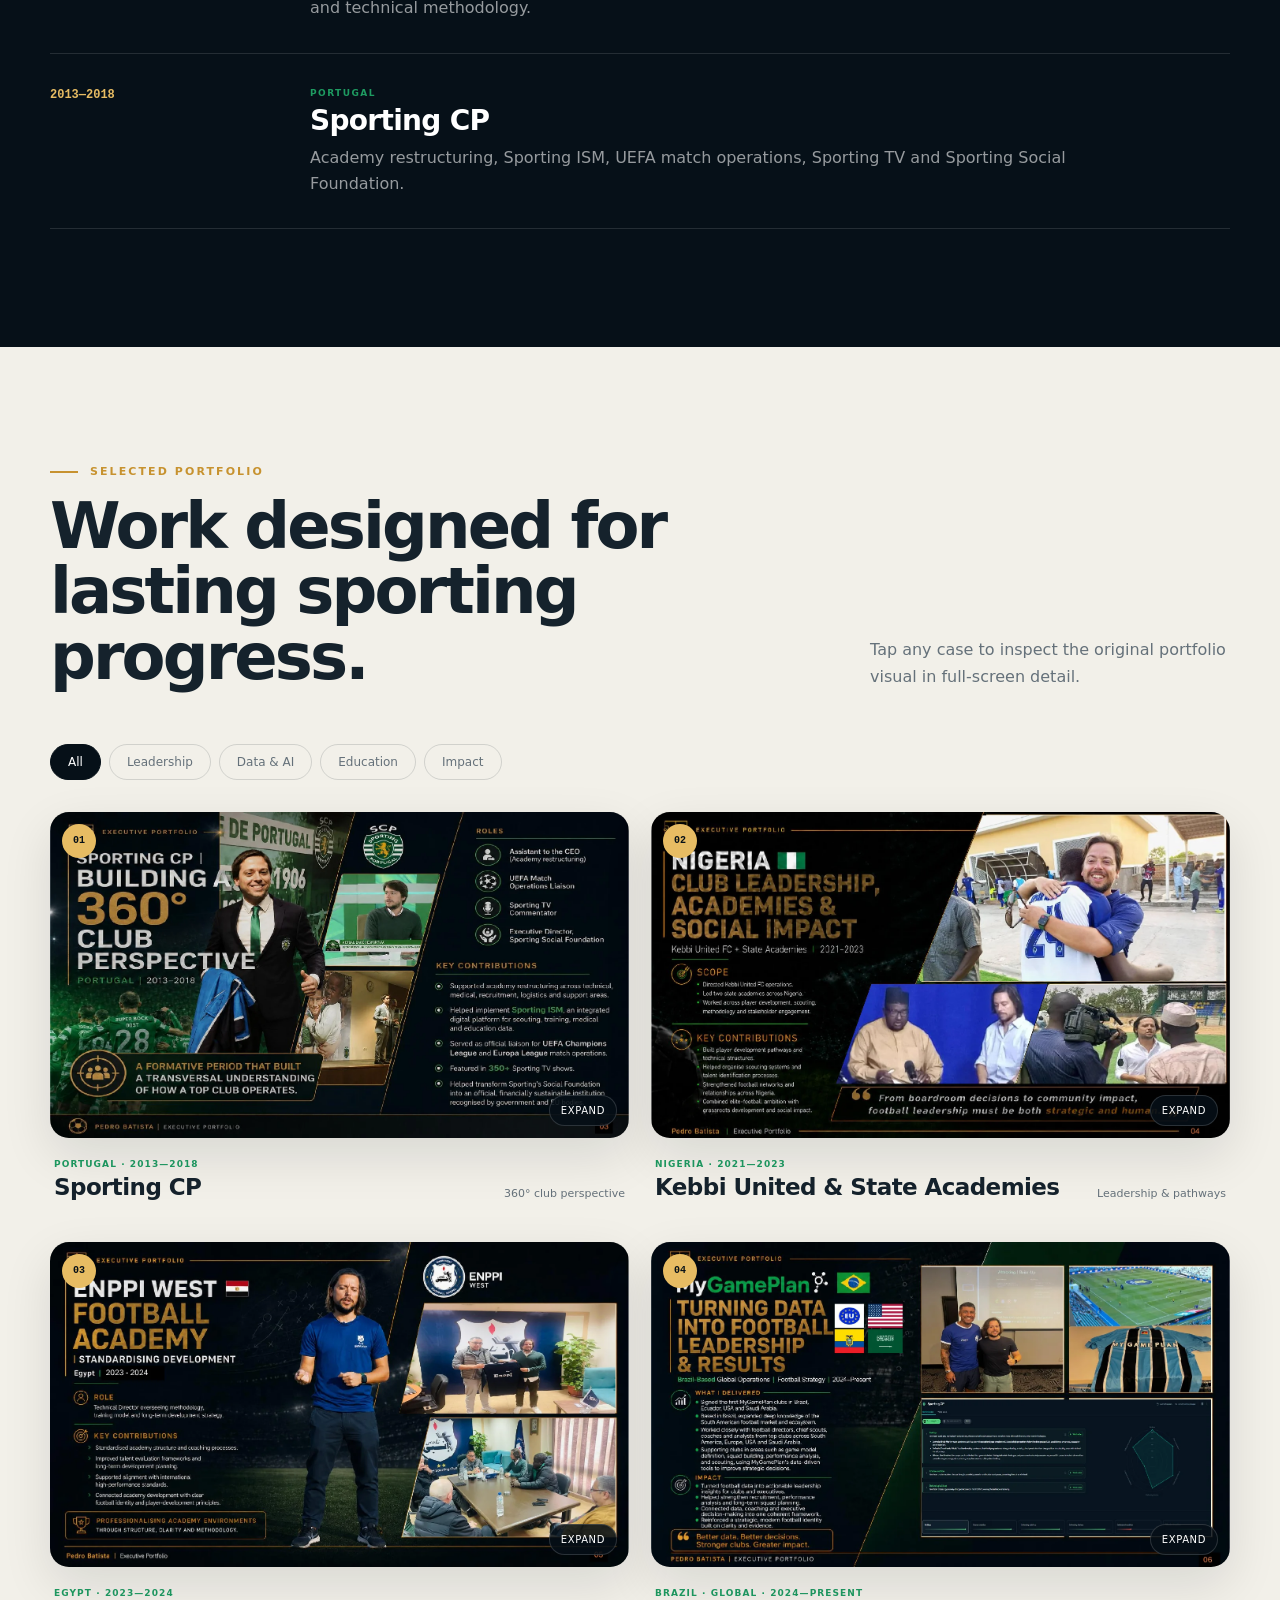
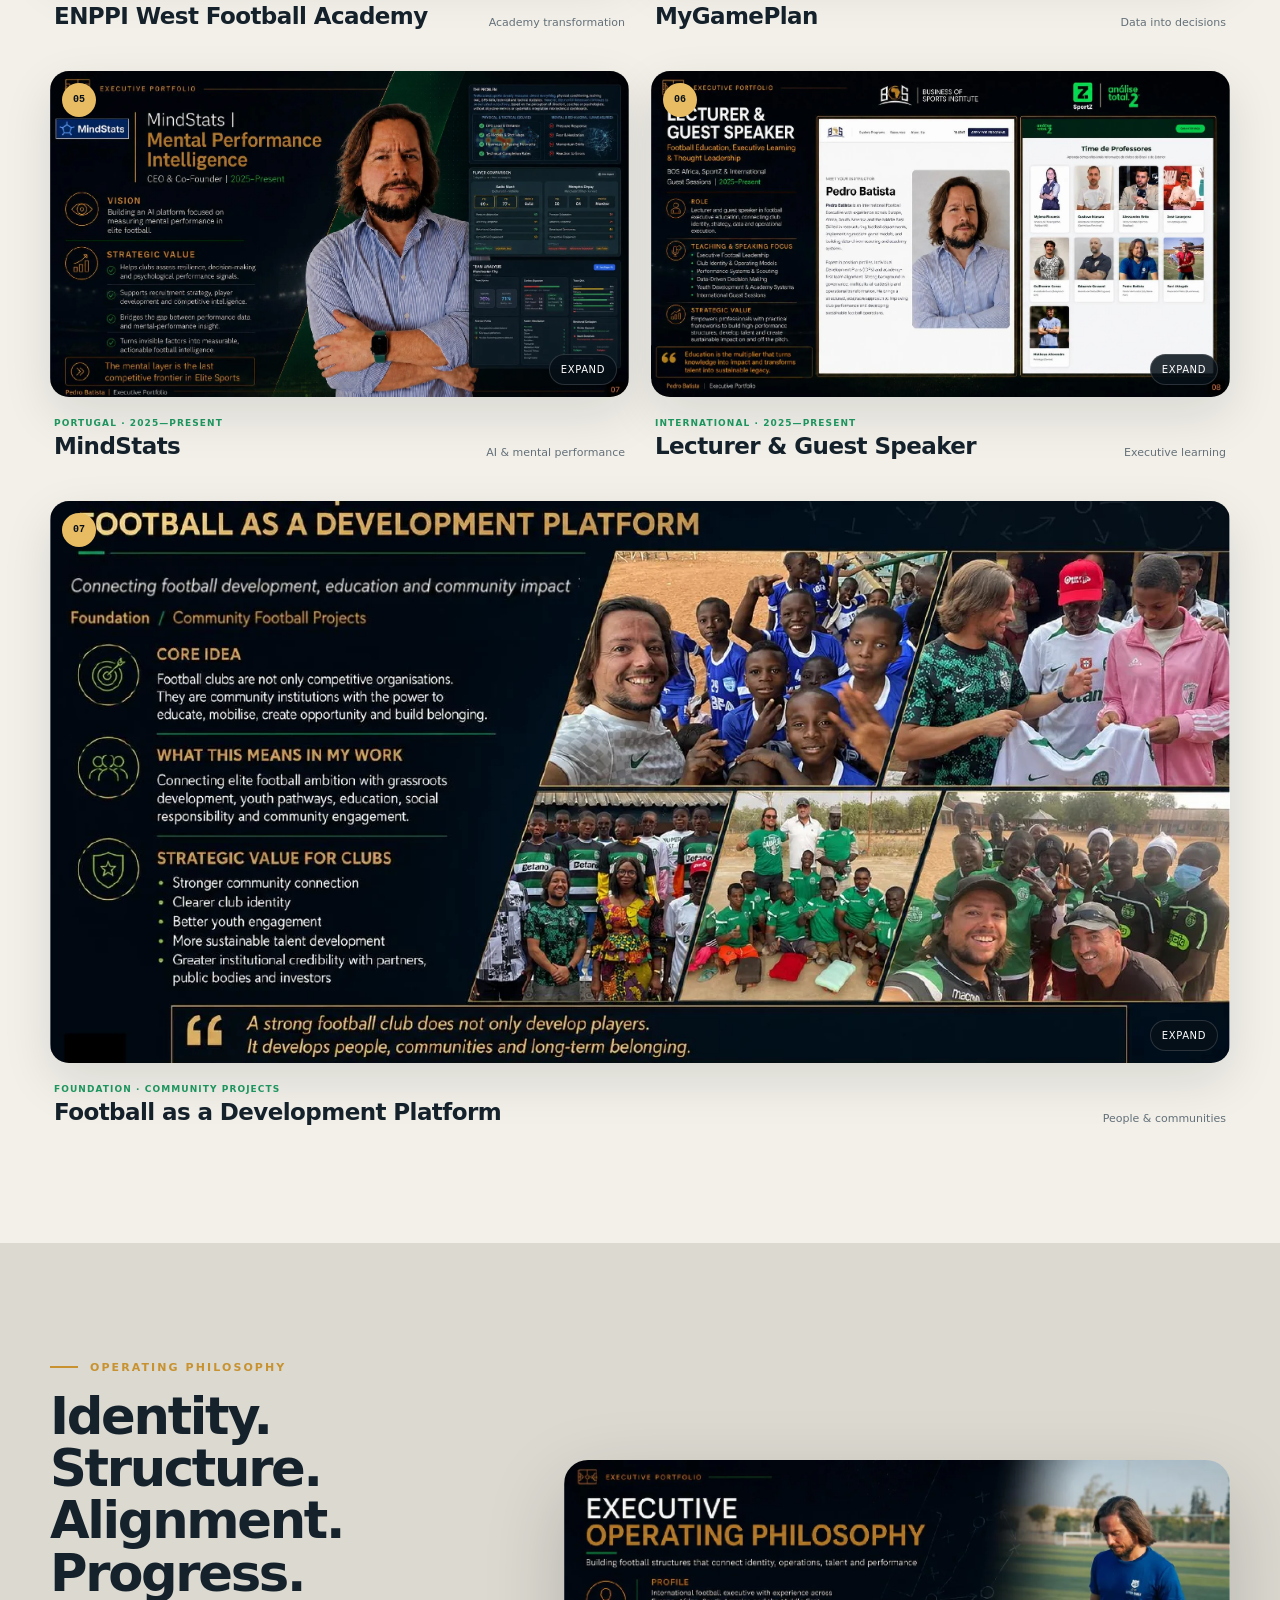
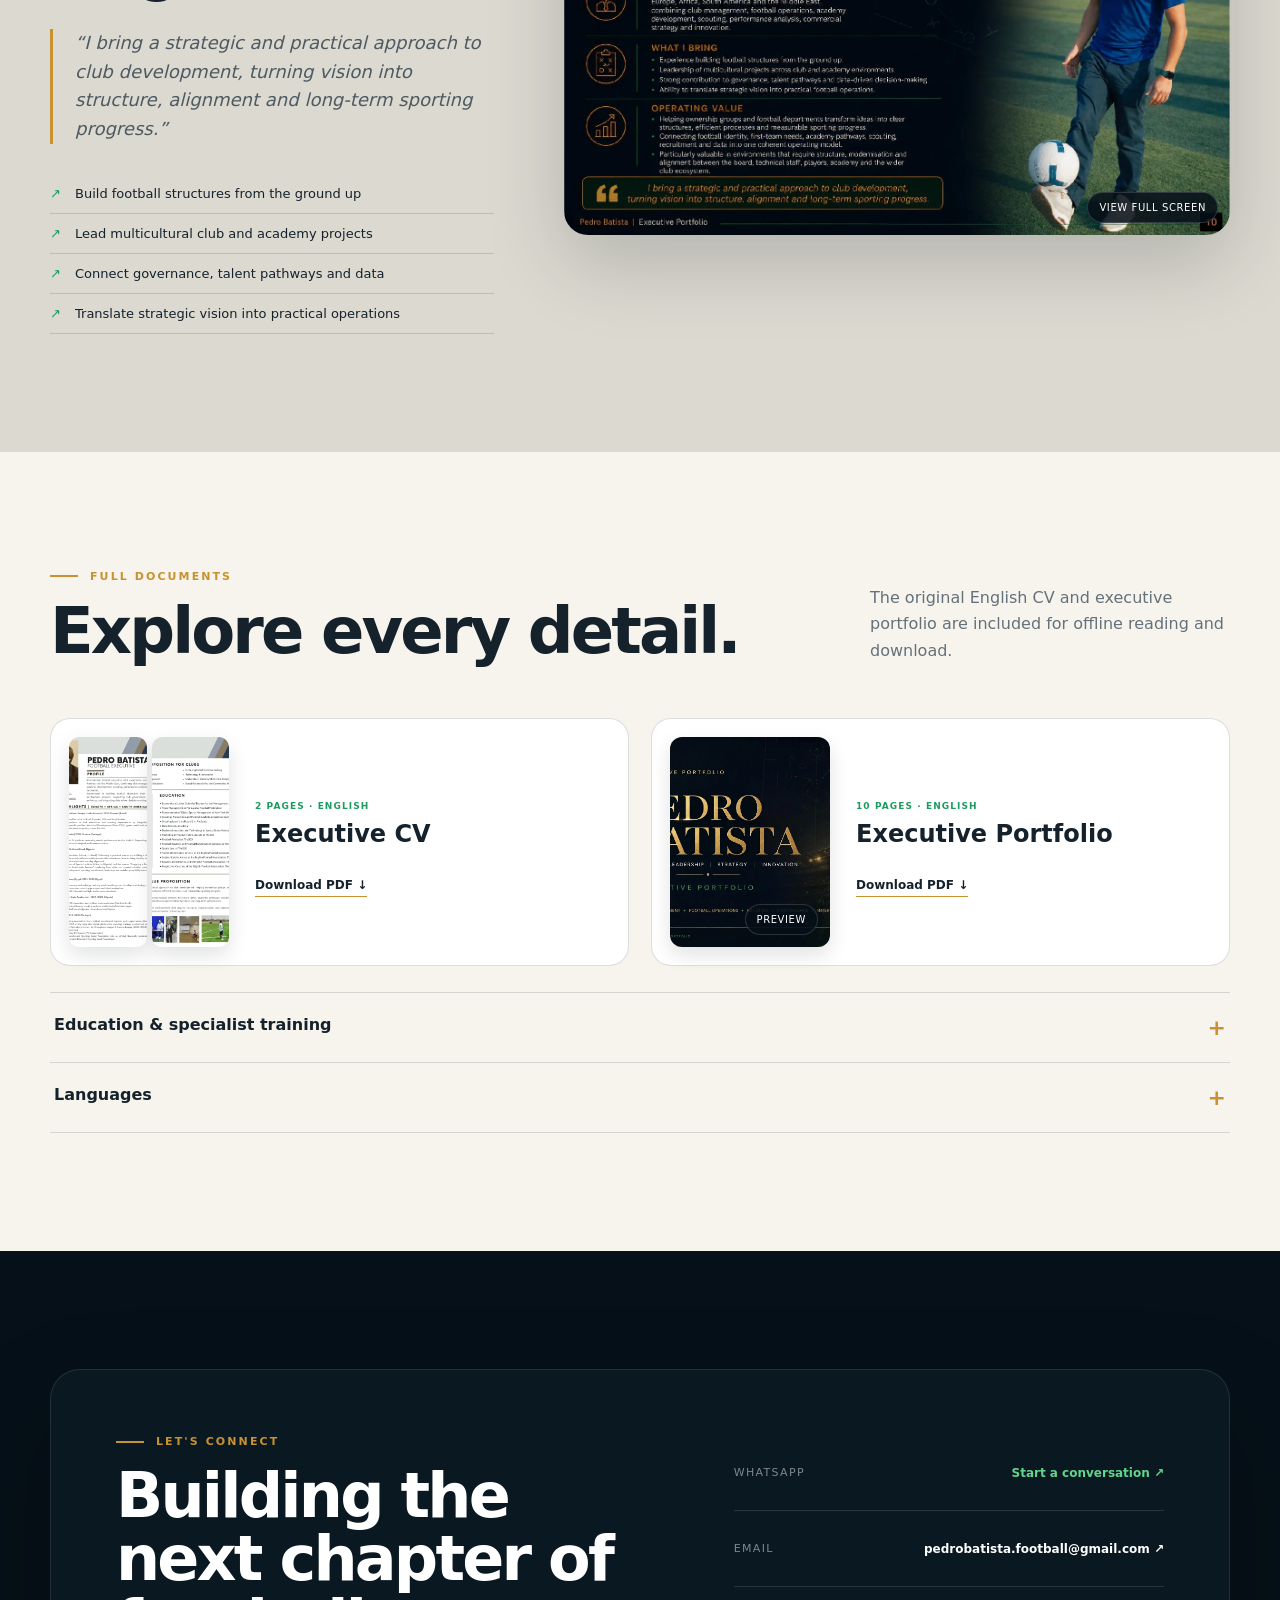
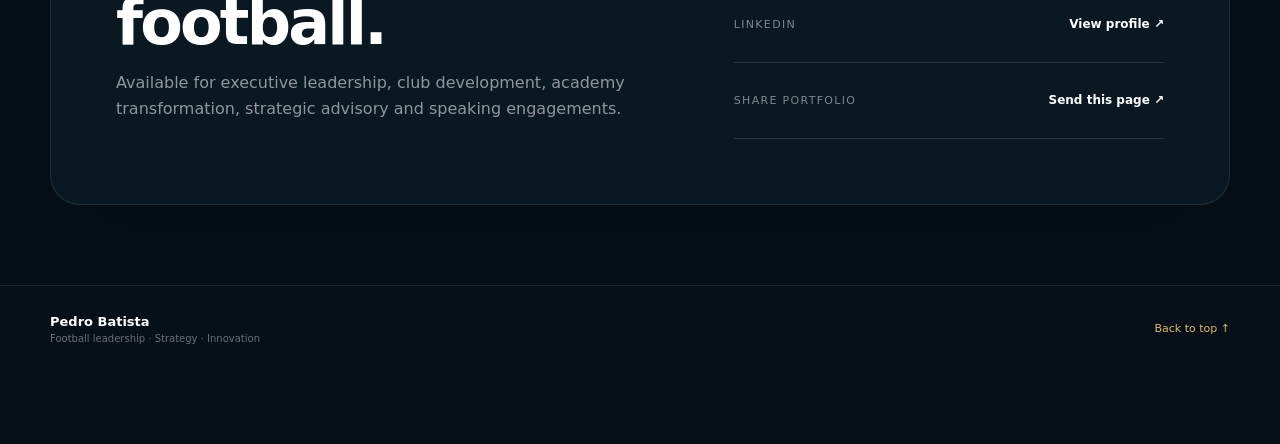
==== commit a6ab2a7e: "Update public contact email" ====
--- a/index.html
+++ b/index.html
@@ -6,11 +6,13 @@
   <meta name="theme-color" content="#061018">
   <meta name="description" content="Pedro Batista — international football executive. Leadership, strategy, academy development, data, innovation and social impact.">
   <meta property="og:type" content="website">
+  <meta property="og:url" content="https://pedrocb1906.github.io/pedro-batista-portfolio/">
   <meta property="og:title" content="Pedro Batista | Football Executive">
   <meta property="og:description" content="Executive portfolio — football leadership, strategy and innovation across Europe, Africa, South America and the Middle East.">
-  <meta property="og:image" content="assets/images/og-image.jpg">
+  <meta property="og:image" content="https://pedrocb1906.github.io/pedro-batista-portfolio/assets/images/og-image.jpg">
   <meta name="twitter:card" content="summary_large_image">
   <title>Pedro Batista | Football Executive</title>
+  <link rel="canonical" href="https://pedrocb1906.github.io/pedro-batista-portfolio/">
   <link rel="manifest" href="manifest.webmanifest">
   <link rel="icon" href="assets/images/icon.svg" type="image/svg+xml">
   <link rel="stylesheet" href="styles.css?v=2">
@@ -276,7 +278,7 @@
         </div>
         <div class="contact-actions">
           <a class="contact-link whatsapp" href="https://wa.me/351937588859?text=Hello%20Pedro%2C%20I%20visited%20your%20executive%20portfolio%20and%20would%20like%20to%20connect." target="_blank" rel="noopener"><span>WhatsApp</span><strong>Start a conversation ↗</strong></a>
-          <a class="contact-link" href="mailto:pedrocb1906@gmail.com"><span>Email</span><strong>pedrocb1906@gmail.com ↗</strong></a>
+          <a class="contact-link" href="mailto:pedrobatista.football@gmail.com"><span>Email</span><strong>pedrobatista.football@gmail.com ↗</strong></a>
           <a class="contact-link" href="https://www.linkedin.com/in/pedrocunhabatista/" target="_blank" rel="noopener"><span>LinkedIn</span><strong>View profile ↗</strong></a>
           <button class="contact-link share-contact" type="button" data-share><span>Share portfolio</span><strong>Send this page ↗</strong></button>
         </div>
@@ -307,3 +309,4 @@
   <script src="app.js?v=2" defer></script>
 </body>
 </html>
+
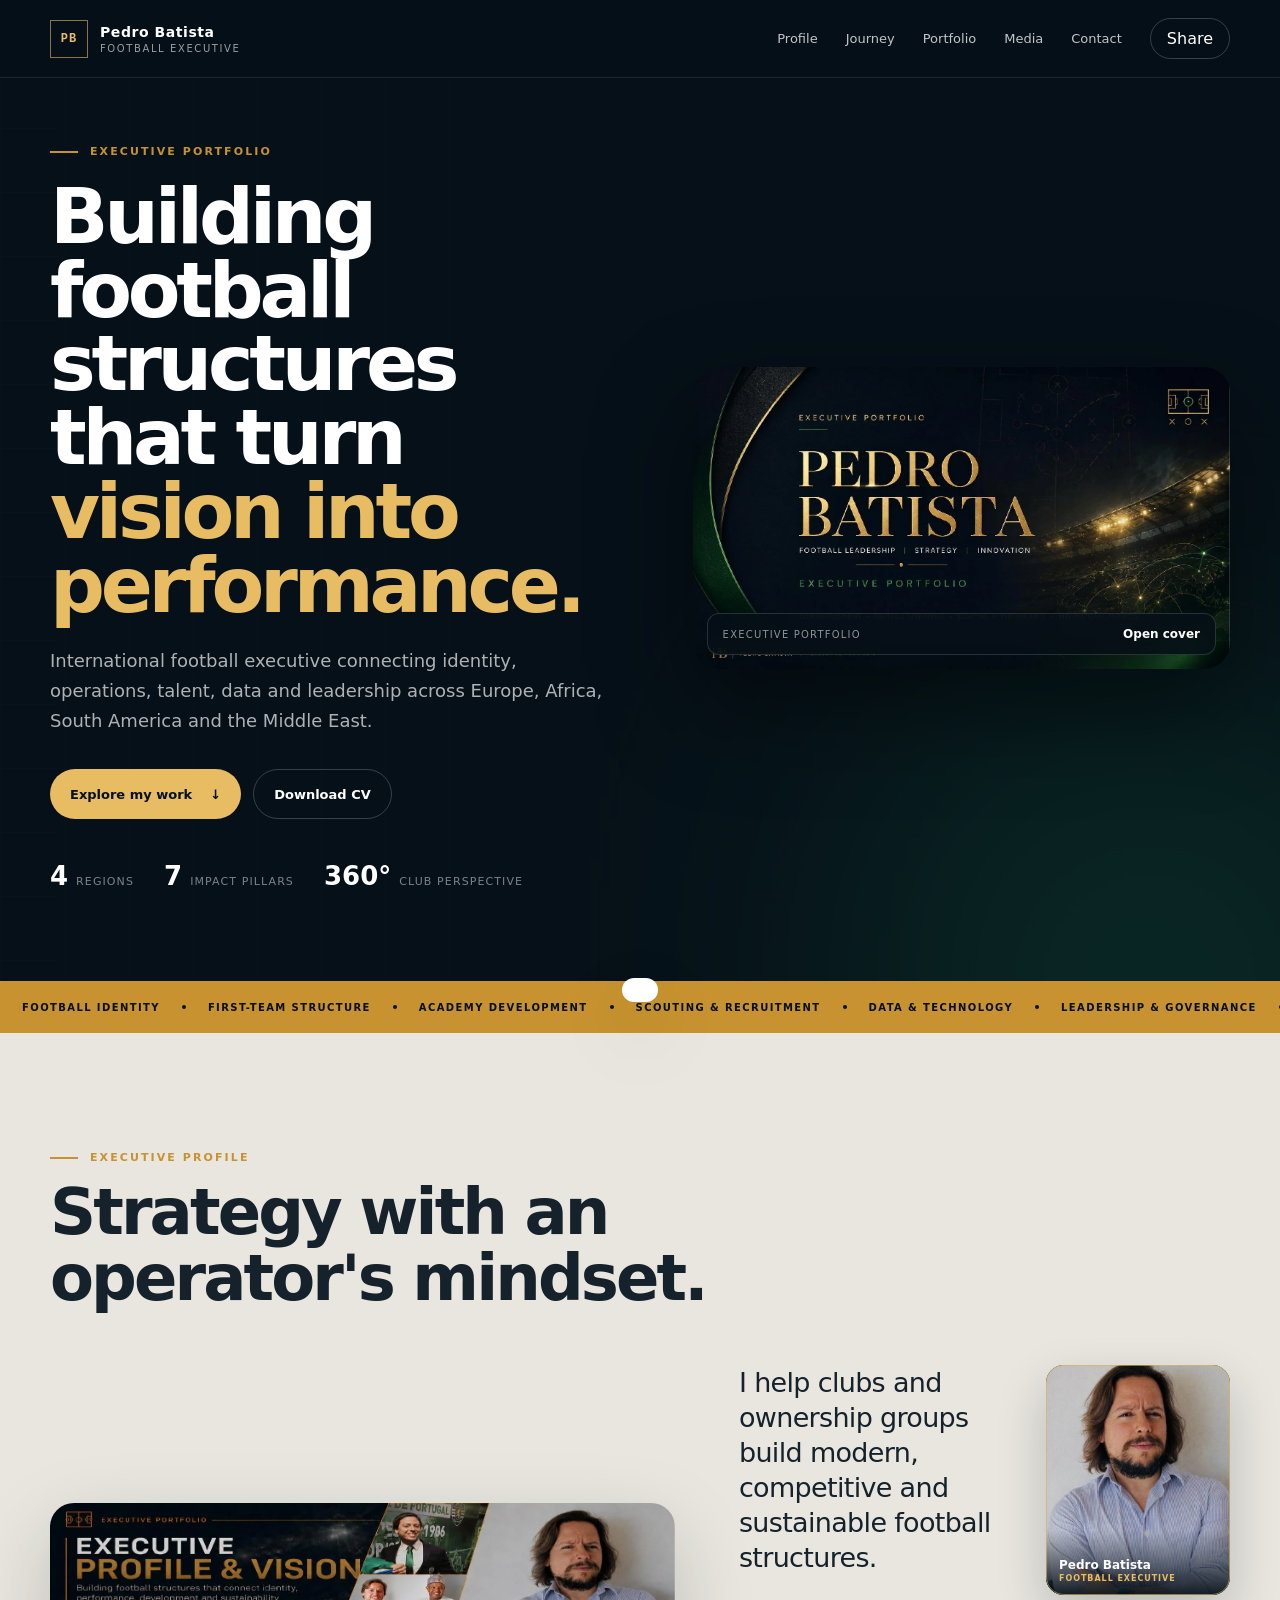
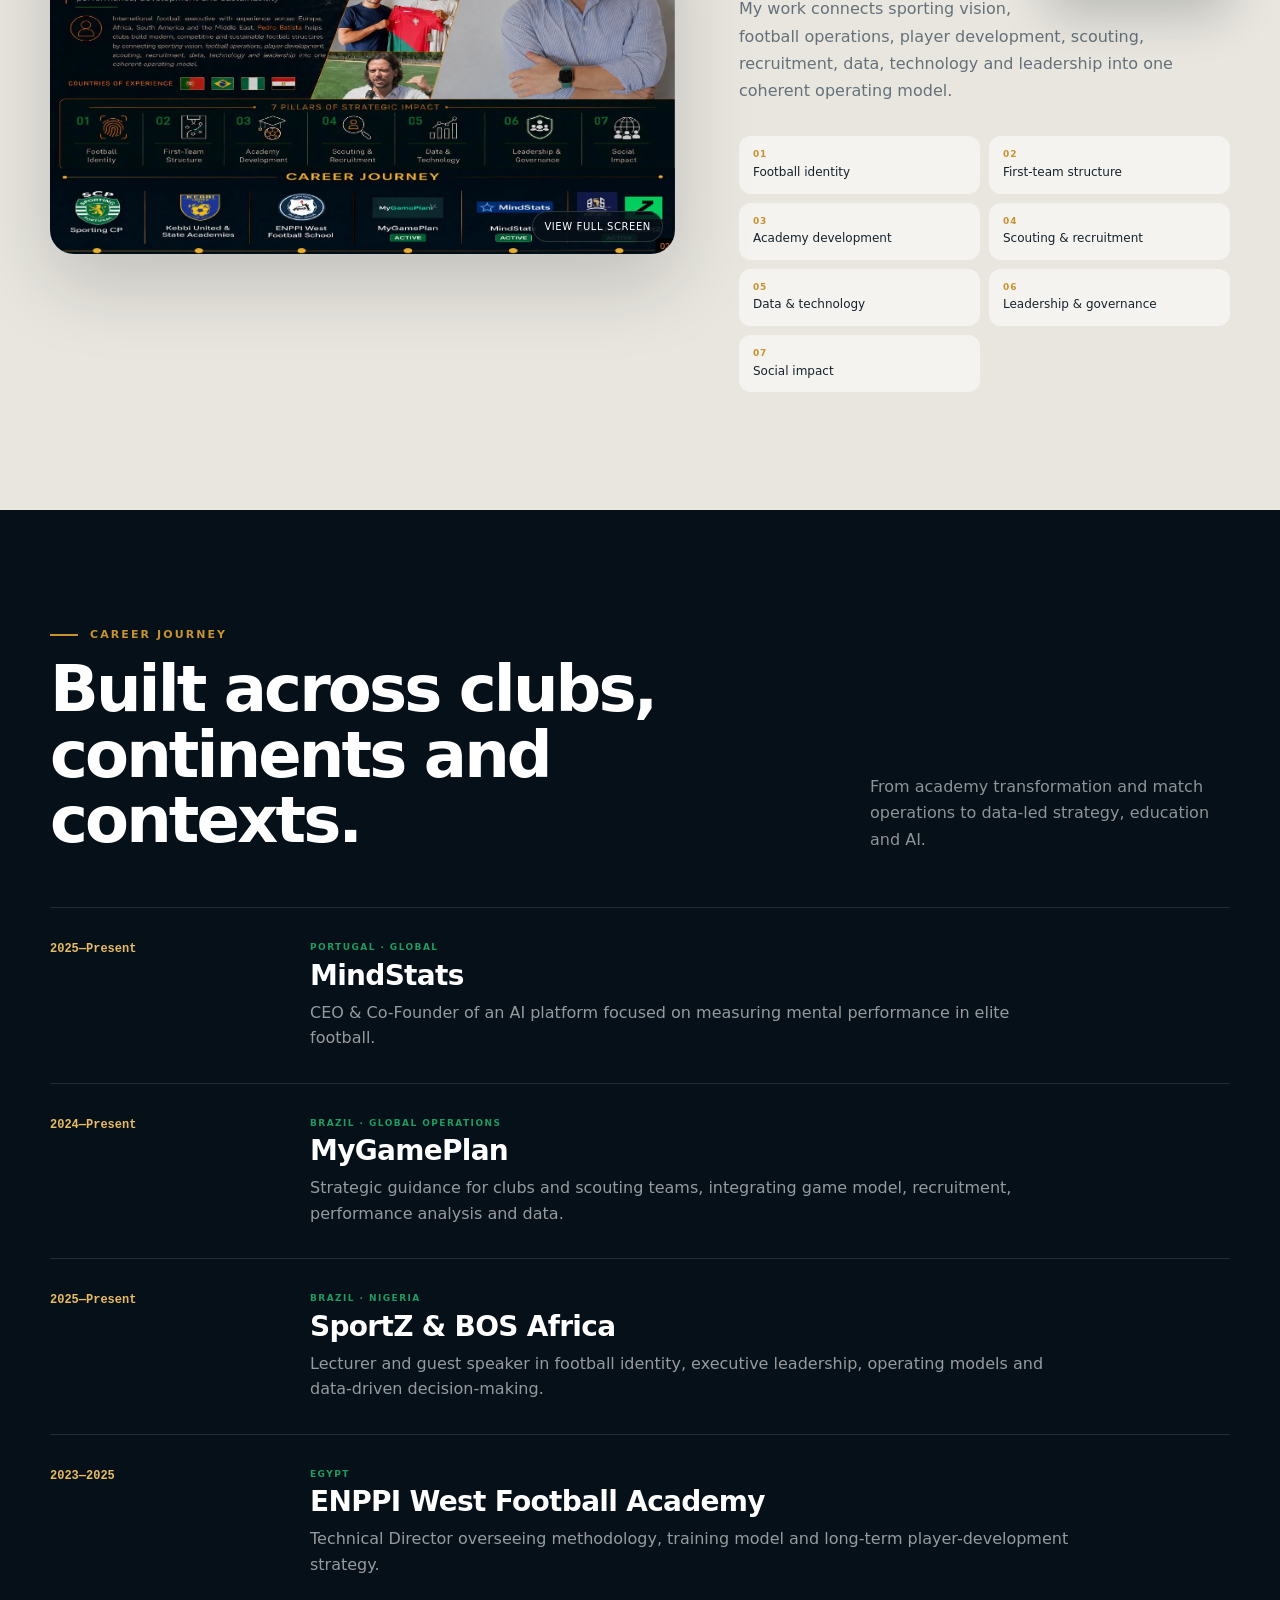
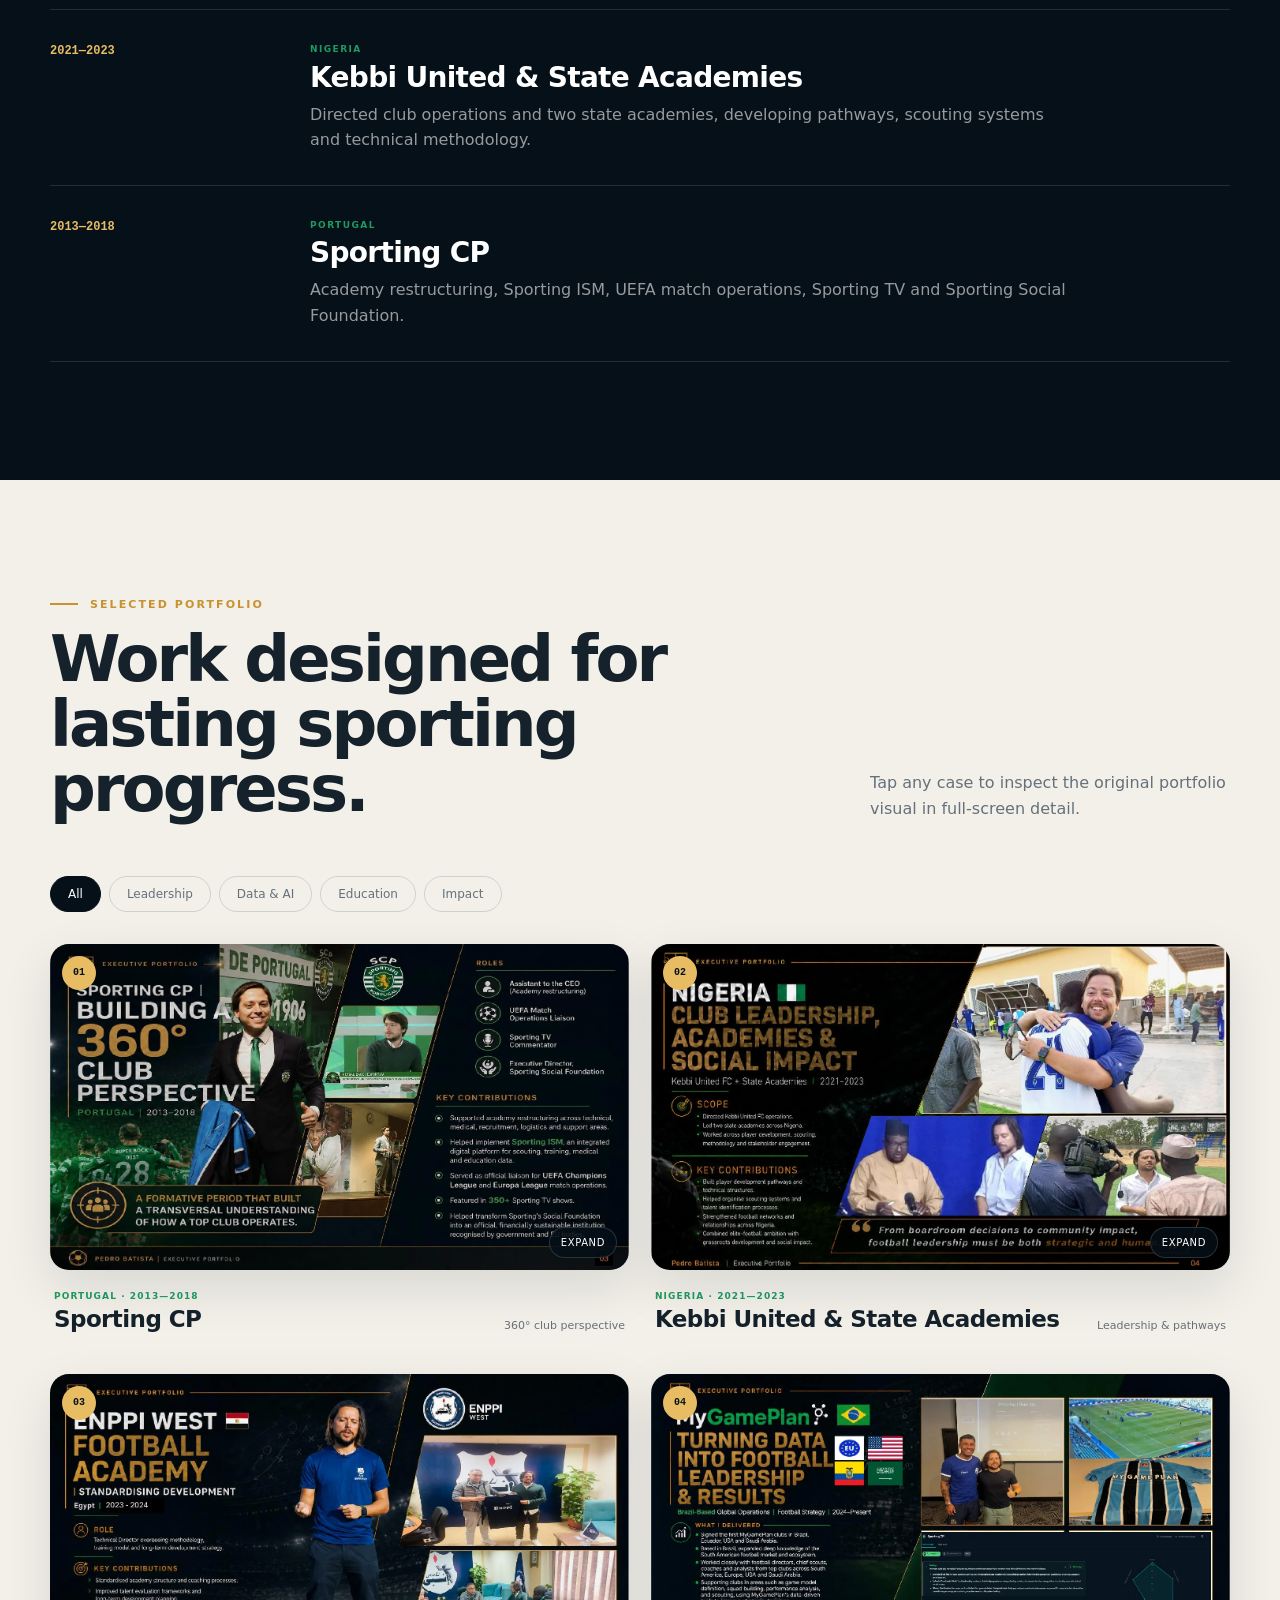
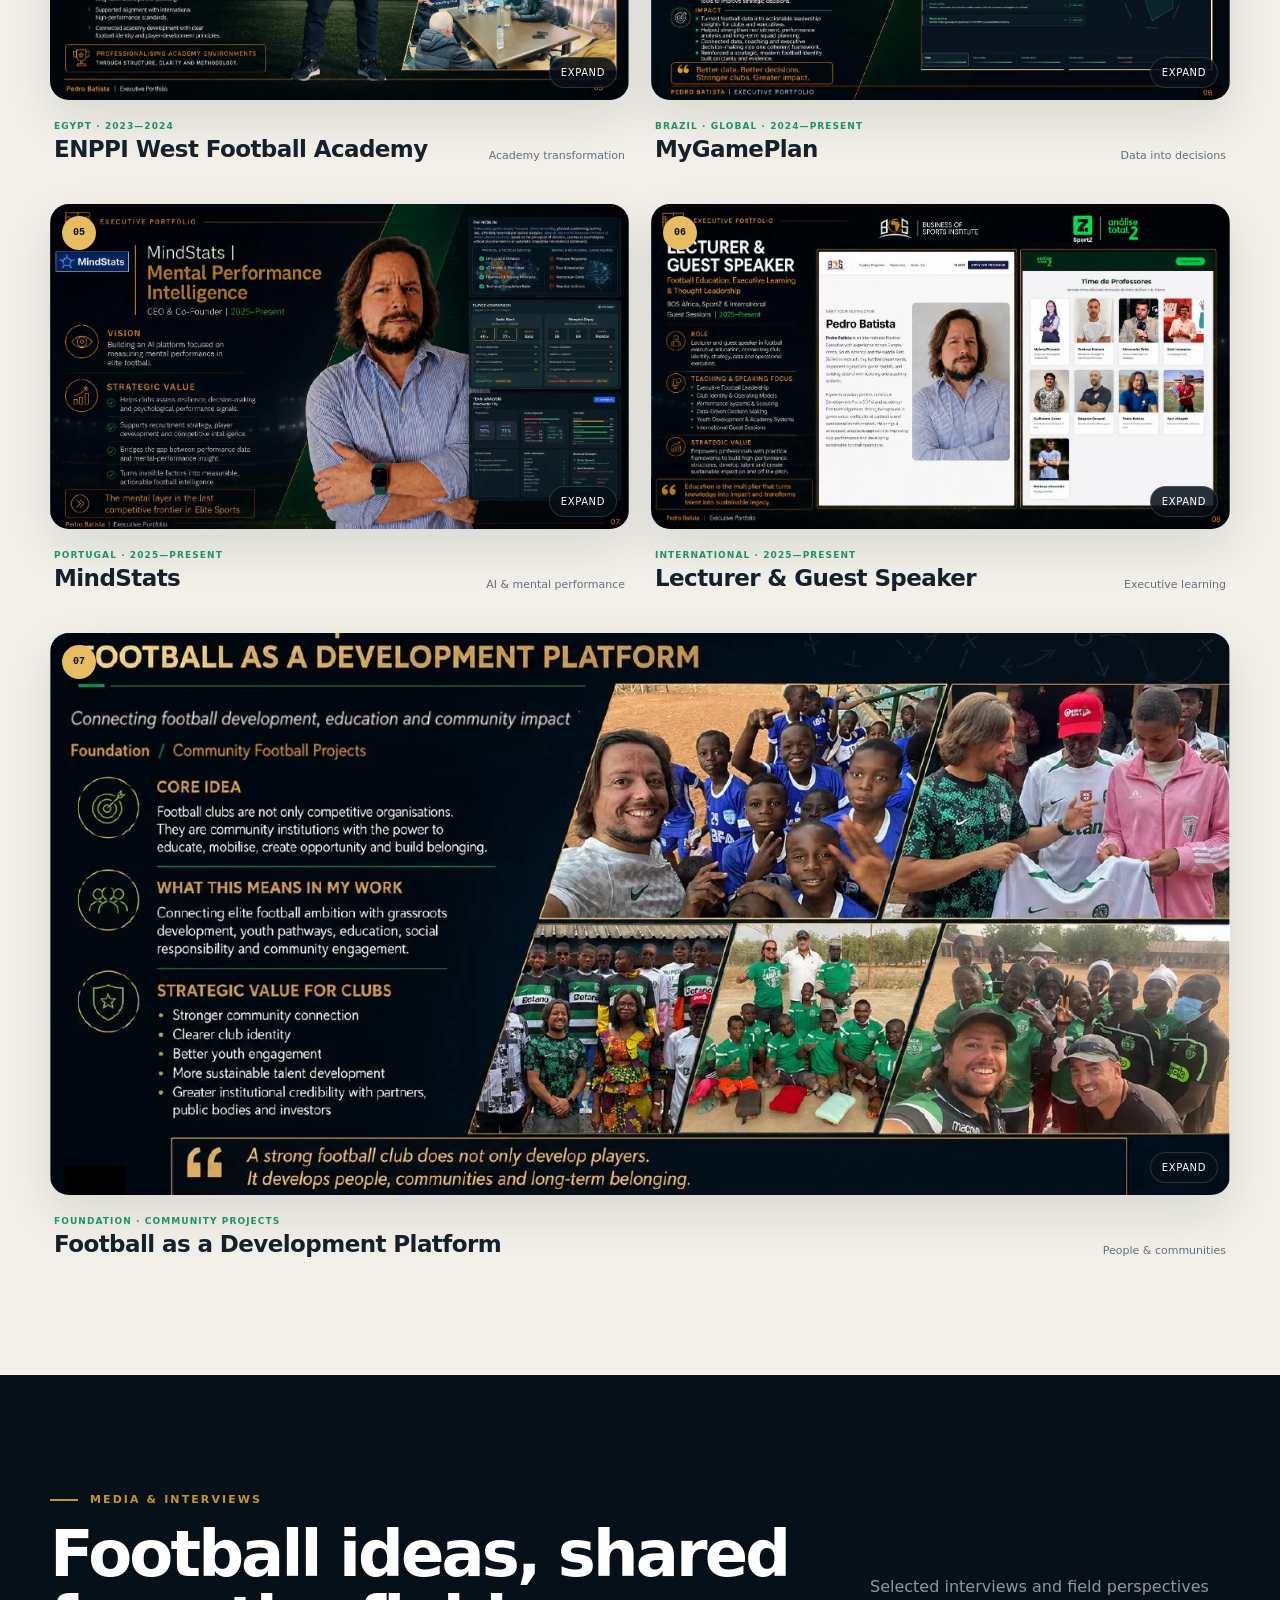
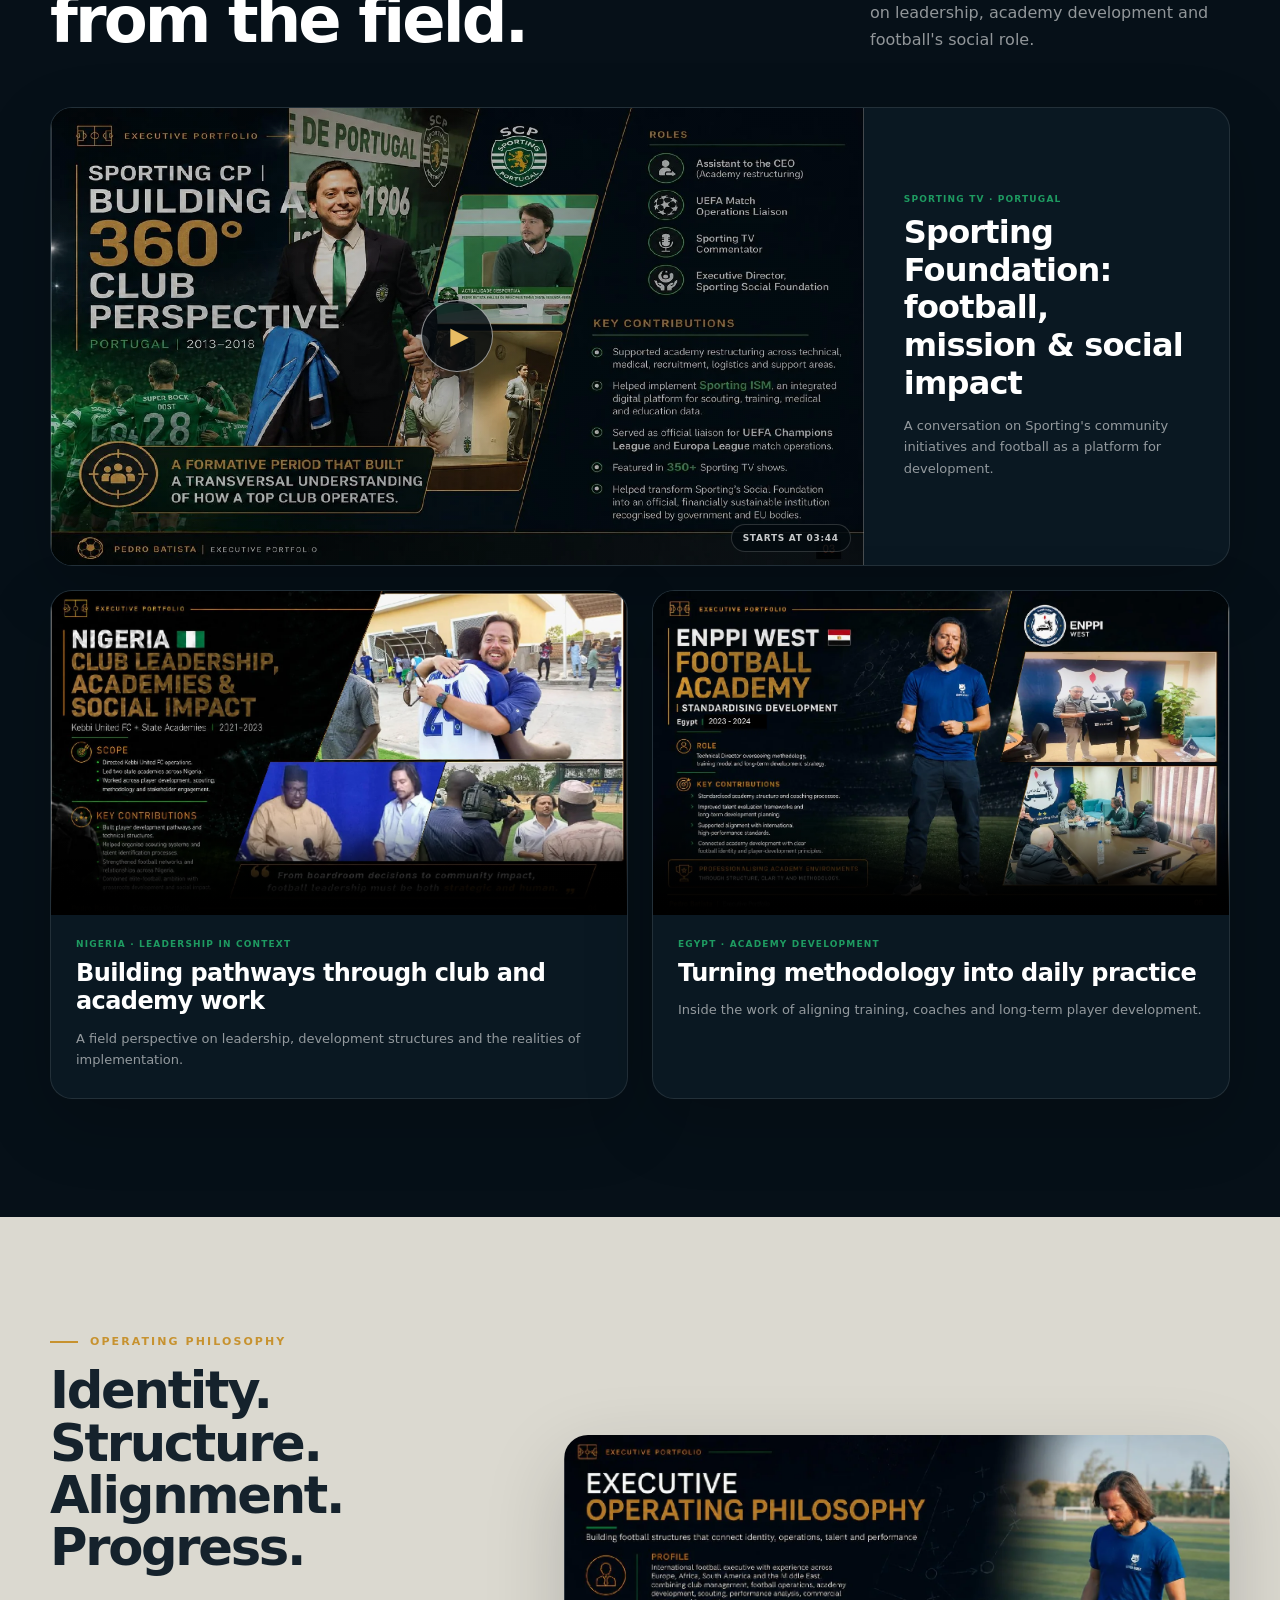
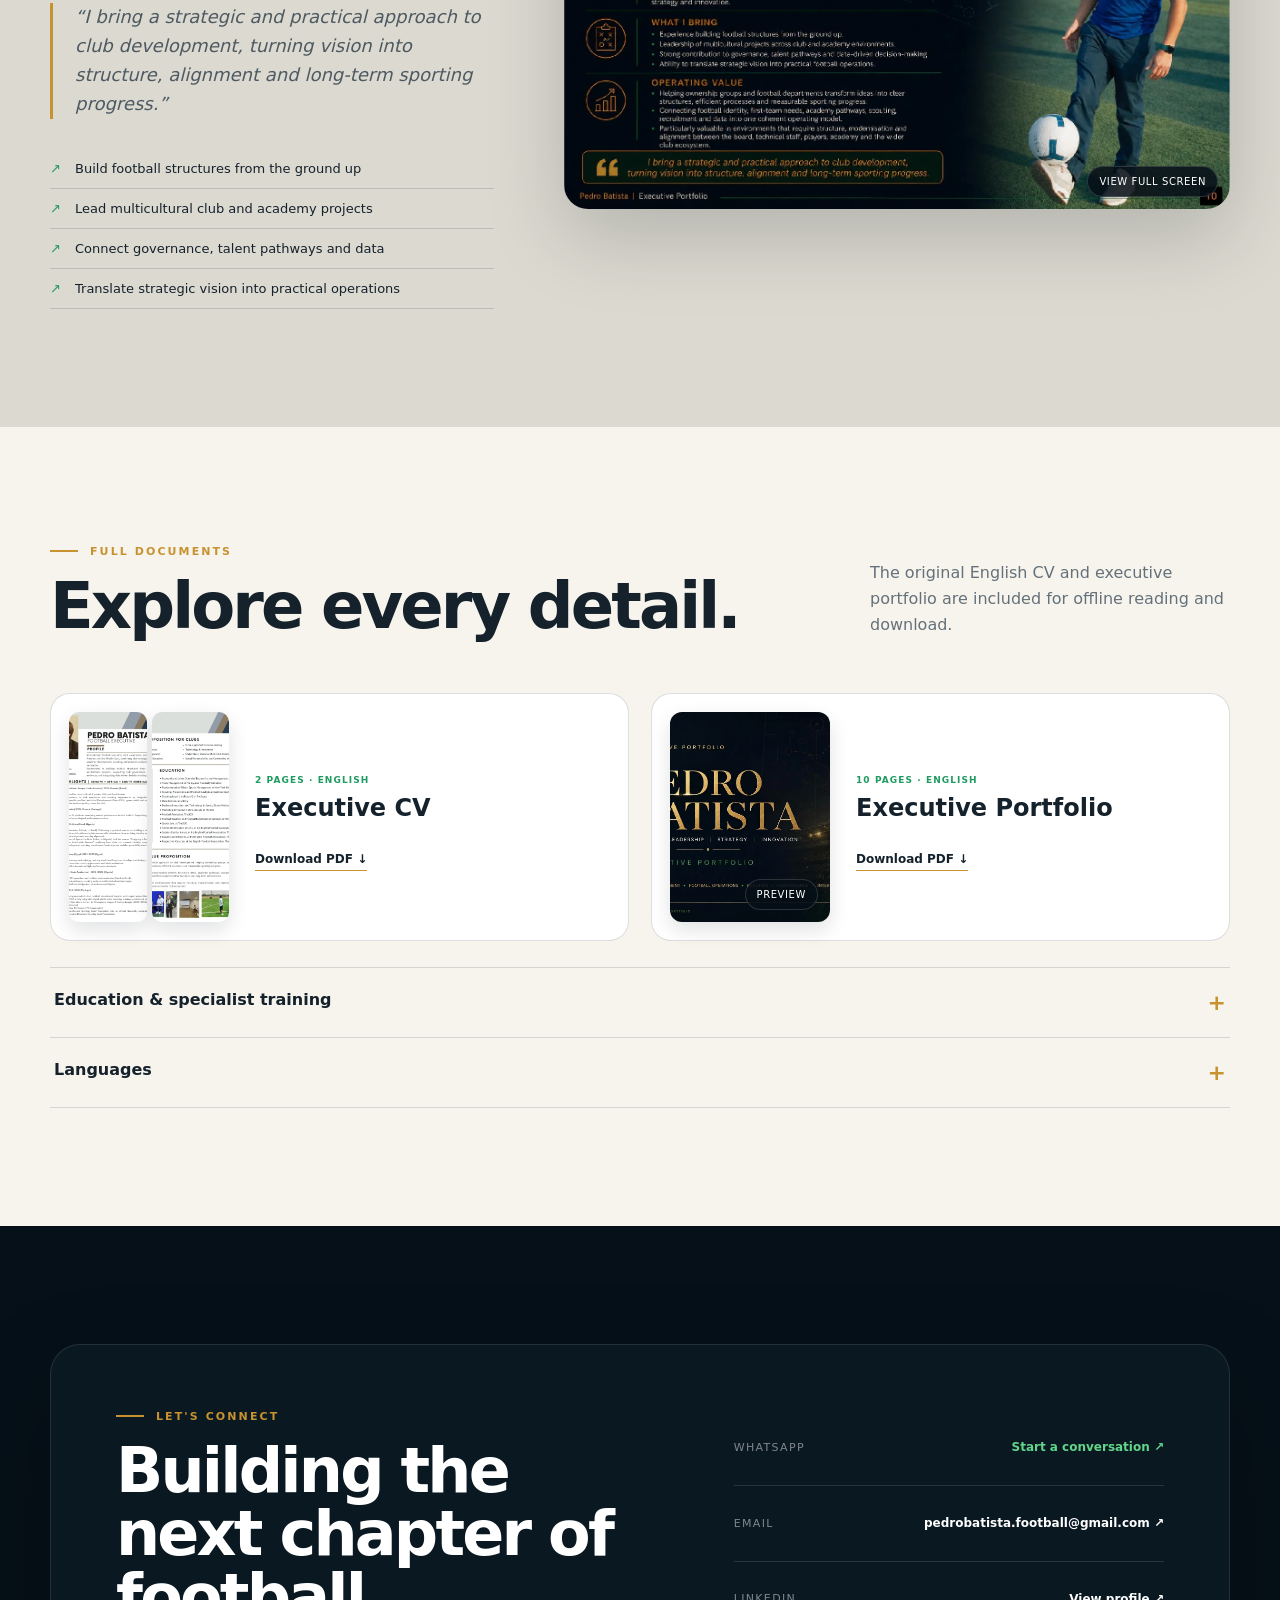
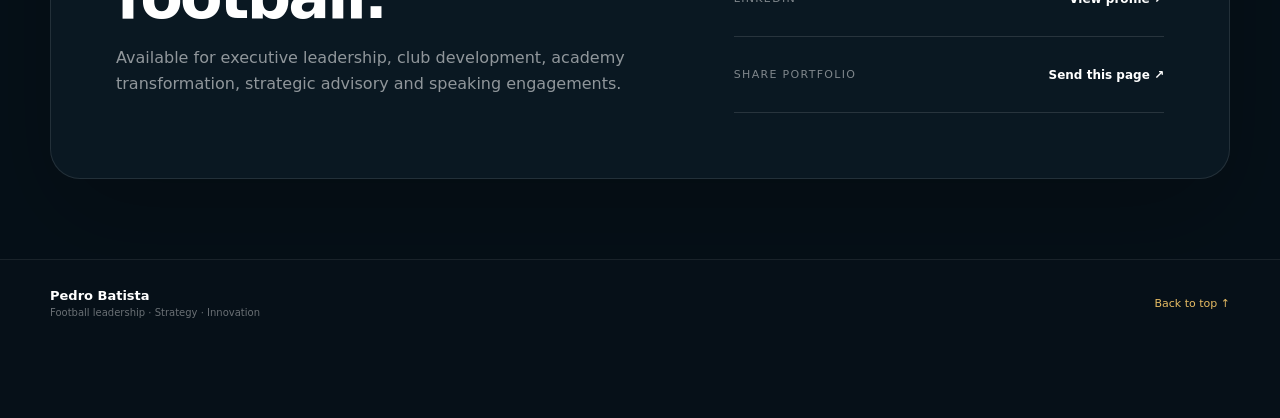
==== commit d487a8cb: "Add executive portrait and media interviews" ====
--- a/index.html
+++ b/index.html
@@ -15,7 +15,7 @@
   <link rel="canonical" href="https://pedrocb1906.github.io/pedro-batista-portfolio/">
   <link rel="manifest" href="manifest.webmanifest">
   <link rel="icon" href="assets/images/icon.svg" type="image/svg+xml">
-  <link rel="stylesheet" href="styles.css?v=2">
+  <link rel="stylesheet" href="styles.css?v=3">
 </head>
 <body>
   <a class="skip-link" href="#main">Skip to content</a>
@@ -33,6 +33,7 @@
         <a href="#profile">Profile</a>
         <a href="#journey">Journey</a>
         <a href="#work">Portfolio</a>
+        <a href="#media">Media</a>
         <a href="#contact">Contact</a>
         <button class="share-small" type="button" data-share>Share</button>
       </nav>
@@ -83,6 +84,10 @@
             <span class="zoom-cue" aria-hidden="true">View full screen</span>
           </button>
           <div class="profile-copy reveal">
+            <figure class="executive-portrait">
+              <img src="assets/images/pedro-batista-original.webp" alt="Pedro Batista, international football executive" width="1024" height="1536" loading="lazy">
+              <figcaption><strong>Pedro Batista</strong><span>Football Executive</span></figcaption>
+            </figure>
             <p class="lead">I help clubs and ownership groups build modern, competitive and sustainable football structures.</p>
             <p>My work connects sporting vision, football operations, player development, scouting, recruitment, data, technology and leadership into one coherent operating model.</p>
             <div class="pillars" aria-label="Seven pillars of strategic impact">
@@ -210,6 +215,63 @@
               <span class="project-number">07</span><span class="zoom-cue" aria-hidden="true">Expand</span>
             </button>
             <div class="project-copy"><div><p>Foundation · Community projects</p><h3>Football as a Development Platform</h3></div><span>People & communities</span></div>
+          </article>
+        </div>
+      </div>
+    </section>
+
+    <section class="section media-section" id="media">
+      <div class="shell">
+        <div class="section-heading split-heading reveal">
+          <div>
+            <p class="eyebrow"><span></span> Media &amp; interviews</p>
+            <h2>Football ideas, shared from the field.</h2>
+          </div>
+          <p>Selected interviews and field perspectives on leadership, academy development and football's social role.</p>
+        </div>
+
+        <div class="media-grid">
+          <article class="media-card media-card-featured reveal">
+            <div class="media-frame media-frame-youtube">
+              <button class="youtube-launch" type="button" data-youtube="NYie2KqqMXQ" data-start="224" aria-label="Play Sporting Foundation interview from 3 minutes 44 seconds">
+                <img src="assets/slides/slide-03.webp" alt="Sporting CP interview and social impact perspective" width="1467" height="825" loading="lazy">
+                <span class="play-button" aria-hidden="true">&#9654;</span>
+                <span class="video-duration">Starts at 03:44</span>
+              </button>
+            </div>
+            <div class="media-copy">
+              <p>Sporting TV &middot; Portugal</p>
+              <h3>Sporting Foundation: football, mission &amp; social impact</h3>
+              <span>A conversation on Sporting's community initiatives and football as a platform for development.</span>
+            </div>
+          </article>
+
+          <article class="media-card reveal">
+            <div class="media-frame">
+              <video controls preload="none" poster="assets/slides/slide-04.webp" playsinline aria-label="Pedro Batista field perspective from Nigeria">
+                <source src="assets/media/pedro-batista-nigeria.mp4" type="video/mp4">
+                Your browser does not support embedded video.
+              </video>
+            </div>
+            <div class="media-copy">
+              <p>Nigeria &middot; Leadership in context</p>
+              <h3>Building pathways through club and academy work</h3>
+              <span>A field perspective on leadership, development structures and the realities of implementation.</span>
+            </div>
+          </article>
+
+          <article class="media-card media-card-portrait reveal">
+            <div class="media-frame is-portrait">
+              <video controls preload="none" poster="assets/slides/slide-05.webp" playsinline aria-label="Pedro Batista academy perspective from Egypt">
+                <source src="assets/media/pedro-batista-egypt.mp4" type="video/mp4">
+                Your browser does not support embedded video.
+              </video>
+            </div>
+            <div class="media-copy">
+              <p>Egypt &middot; Academy development</p>
+              <h3>Turning methodology into daily practice</h3>
+              <span>Inside the work of aligning training, coaches and long-term player development.</span>
+            </div>
           </article>
         </div>
       </div>
@@ -292,8 +354,8 @@
 
   <nav class="mobile-nav" aria-label="Mobile navigation">
     <a href="#home"><span aria-hidden="true">⌂</span>Home</a>
-    <a href="#journey"><span aria-hidden="true">↗</span>Journey</a>
     <a href="#work"><span aria-hidden="true">◇</span>Work</a>
+    <a href="#media"><span aria-hidden="true">▶</span>Media</a>
     <a href="#contact"><span aria-hidden="true">✦</span>Contact</a>
   </nav>
 
@@ -306,7 +368,6 @@
   </dialog>
 
   <div class="toast" role="status" aria-live="polite"></div>
-  <script src="app.js?v=2" defer></script>
+  <script src="app.js?v=3" defer></script>
 </body>
 </html>
-
--- a/styles.css
+++ b/styles.css
@@ -81,6 +81,12 @@
 .profile-visual img { width: 100%; aspect-ratio: 16/9; object-fit: cover; }
 .profile-copy .lead { font-size: 27px; line-height: 1.3; letter-spacing: -.025em; margin: 0 0 20px; }
 .profile-copy > p:not(.lead) { color: var(--muted); line-height: 1.7; }
+.executive-portrait { position: relative; float: right; width: min(42%, 184px); margin: 0 0 22px 26px; border-radius: 18px; overflow: hidden; background: var(--ink); box-shadow: 0 20px 50px rgba(6,16,24,.2); }
+.executive-portrait::after { content: ""; position: absolute; inset: 0; border: 1px solid rgba(218,181,93,.62); border-radius: inherit; pointer-events: none; }
+.executive-portrait img { display: block; width: 100%; aspect-ratio: 4/5; object-fit: cover; object-position: 50% 26%; }
+.executive-portrait figcaption { position: absolute; inset: auto 0 0; display: grid; gap: 2px; padding: 28px 13px 12px; color: white; background: linear-gradient(transparent, rgba(6,16,24,.92)); }
+.executive-portrait figcaption strong { font-size: 12px; }
+.executive-portrait figcaption span { color: var(--gold-light); font-size: 8px; font-weight: 750; letter-spacing: .12em; text-transform: uppercase; }
 .pillars { display: grid; grid-template-columns: 1fr 1fr; gap: 9px; margin-top: 32px; }
 .pillars span { background: rgba(255,255,255,.55); padding: 13px 14px; border-radius: 12px; font-size: 12px; line-height: 1.3; }
 .pillars b { display: block; color: var(--gold); font-size: 9px; letter-spacing: .1em; margin-bottom: 4px; }
@@ -113,6 +119,29 @@
 .project-card-wide { grid-column: 1/-1; }
 .project-card-wide .project-image { aspect-ratio: 2.1/1; }
 
+.media-section { background: var(--ink); color: white; }
+.media-section .split-heading > p { color: rgba(255,255,255,.56); }
+.media-grid { display: grid; grid-template-columns: 1fr 1fr; gap: 24px; }
+.media-card { overflow: hidden; background: var(--ink-2); border: 1px solid rgba(255,255,255,.1); border-radius: 22px; box-shadow: 0 24px 70px rgba(0,0,0,.2); }
+.media-card-featured { grid-column: 1/-1; display: grid; grid-template-columns: minmax(0,1.38fr) minmax(270px,.62fr); align-items: stretch; }
+.media-frame { position: relative; aspect-ratio: 16/9; overflow: hidden; background: #02080c; }
+.media-card-featured .media-frame { aspect-ratio: auto; min-height: 390px; }
+.media-frame video, .youtube-launch, .youtube-launch img, .media-frame iframe { width: 100%; height: 100%; border: 0; }
+.media-frame video { display: block; object-fit: cover; background: #02080c; }
+.media-frame.is-portrait video { object-fit: contain; }
+.youtube-launch { position: relative; display: block; padding: 0; overflow: hidden; border: 0; background: #02080c; color: white; cursor: pointer; }
+.youtube-launch img { display: block; object-fit: cover; transition: transform .45s ease, opacity .3s ease; }
+.youtube-launch::after { content: ""; position: absolute; inset: 0; background: linear-gradient(90deg, rgba(3,10,15,.08), rgba(3,10,15,.28)); }
+.youtube-launch:hover img { transform: scale(1.018); opacity: .88; }
+.play-button { position: absolute; z-index: 2; left: 50%; top: 50%; width: 72px; height: 72px; display: grid; place-items: center; transform: translate(-50%,-50%); padding-left: 4px; border: 1px solid rgba(255,255,255,.55); border-radius: 50%; background: rgba(3,10,15,.78); color: var(--gold-light); font-size: 24px; box-shadow: 0 12px 35px rgba(0,0,0,.34); }
+.video-duration { position: absolute; z-index: 2; right: 13px; bottom: 13px; padding: 8px 11px; border: 1px solid rgba(255,255,255,.16); border-radius: 100px; background: rgba(3,10,15,.84); color: rgba(255,255,255,.78); font-size: 9px; font-weight: 800; letter-spacing: .08em; text-transform: uppercase; }
+.media-copy { padding: 24px 25px 28px; }
+.media-card-featured .media-copy { display: flex; flex-direction: column; justify-content: center; padding: 40px; }
+.media-copy p { margin: 0 0 10px; color: var(--green); font-size: 9px; font-weight: 850; letter-spacing: .13em; text-transform: uppercase; }
+.media-copy h3 { margin: 0 0 12px; font-size: 24px; line-height: 1.18; letter-spacing: -.025em; }
+.media-card-featured .media-copy h3 { font-size: 32px; }
+.media-copy > span { color: rgba(255,255,255,.56); font-size: 13px; line-height: 1.65; }
+
 .philosophy-section { background: #dbd9d0; }
 .philosophy-grid { display: grid; grid-template-columns: .8fr 1.2fr; gap: 70px; align-items: center; }
 .philosophy-copy h2 { font-size: clamp(38px, 4vw, 56px); }
@@ -189,6 +218,8 @@
   .menu-open .menu-toggle span:first-child { top: 21px; transform: rotate(45deg); }
   .menu-open .menu-toggle span:last-child { top: 21px; transform: rotate(-45deg); }
   .document-grid { grid-template-columns: 1fr; }
+  .media-card-featured { grid-template-columns: 1fr; }
+  .media-card-featured .media-frame { min-height: 0; aspect-ratio: 16/9; }
 }
 
 @media (max-width: 640px) {
@@ -211,6 +242,7 @@
   .section-heading { margin-bottom: 38px; }
   .section-heading h2, .philosophy-copy h2, .contact-card h2 { font-size: 40px; }
   .profile-copy .lead { font-size: 22px; }
+  .executive-portrait { width: min(43%, 158px); margin: 0 0 18px 18px; border-radius: 15px; }
   .pillars { display: flex; overflow-x: auto; margin-inline: -14px; padding: 0 14px 4px; scrollbar-width: none; }
   .pillars span { min-width: 150px; }
   .timeline-item { grid-template-columns: 1fr; gap: 10px; padding: 26px 0; }
@@ -221,6 +253,11 @@
   .project-copy { align-items: start; }
   .project-copy h3 { font-size: 20px; }
   .project-copy > span { display: none; }
+  .media-grid { grid-template-columns: 1fr; gap: 18px; }
+  .media-card-featured { grid-column: auto; }
+  .media-card-featured .media-copy { padding: 24px 22px 27px; }
+  .media-card-featured .media-copy h3, .media-copy h3 { font-size: 22px; }
+  .play-button { width: 58px; height: 58px; font-size: 19px; }
   .zoom-cue { padding: 7px 9px; font-size: 8px; }
   .document-card { grid-template-columns: 105px 1fr; gap: 18px; padding: 12px; }
   .document-preview { height: 150px; }
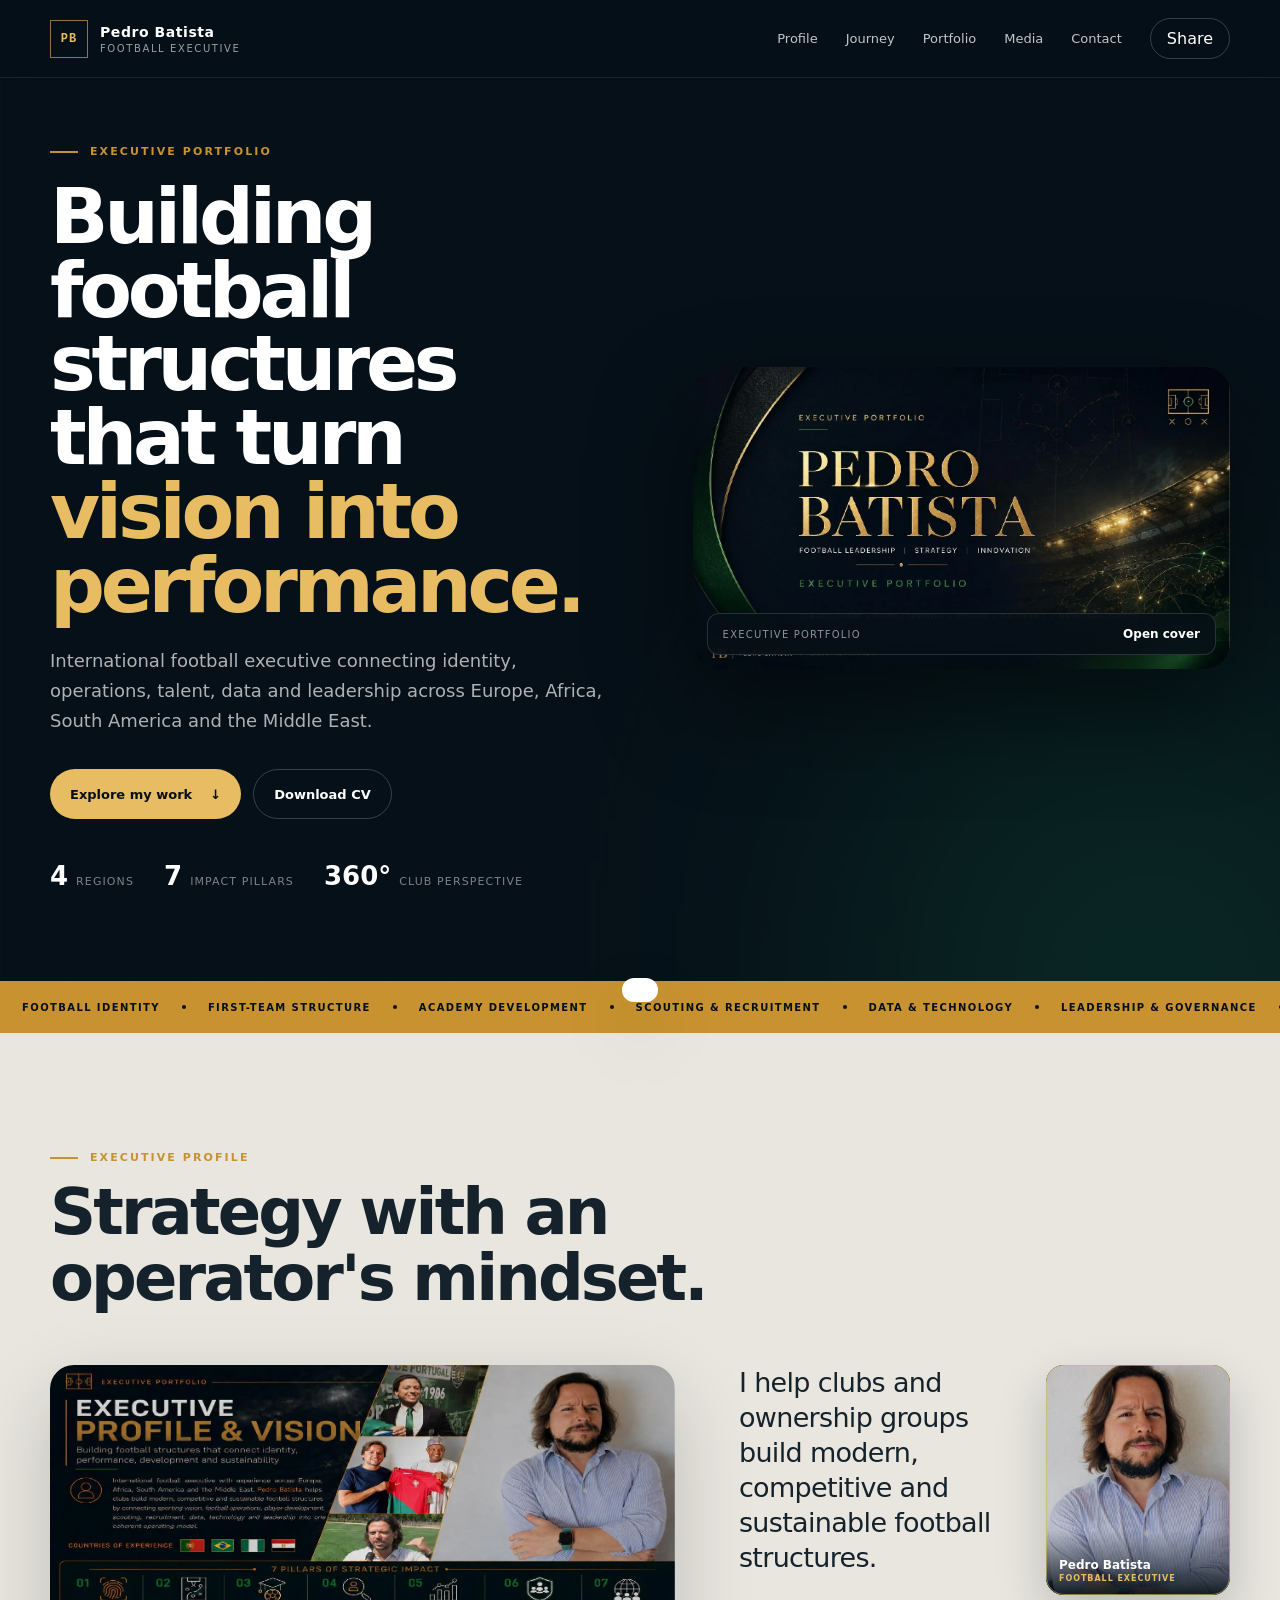
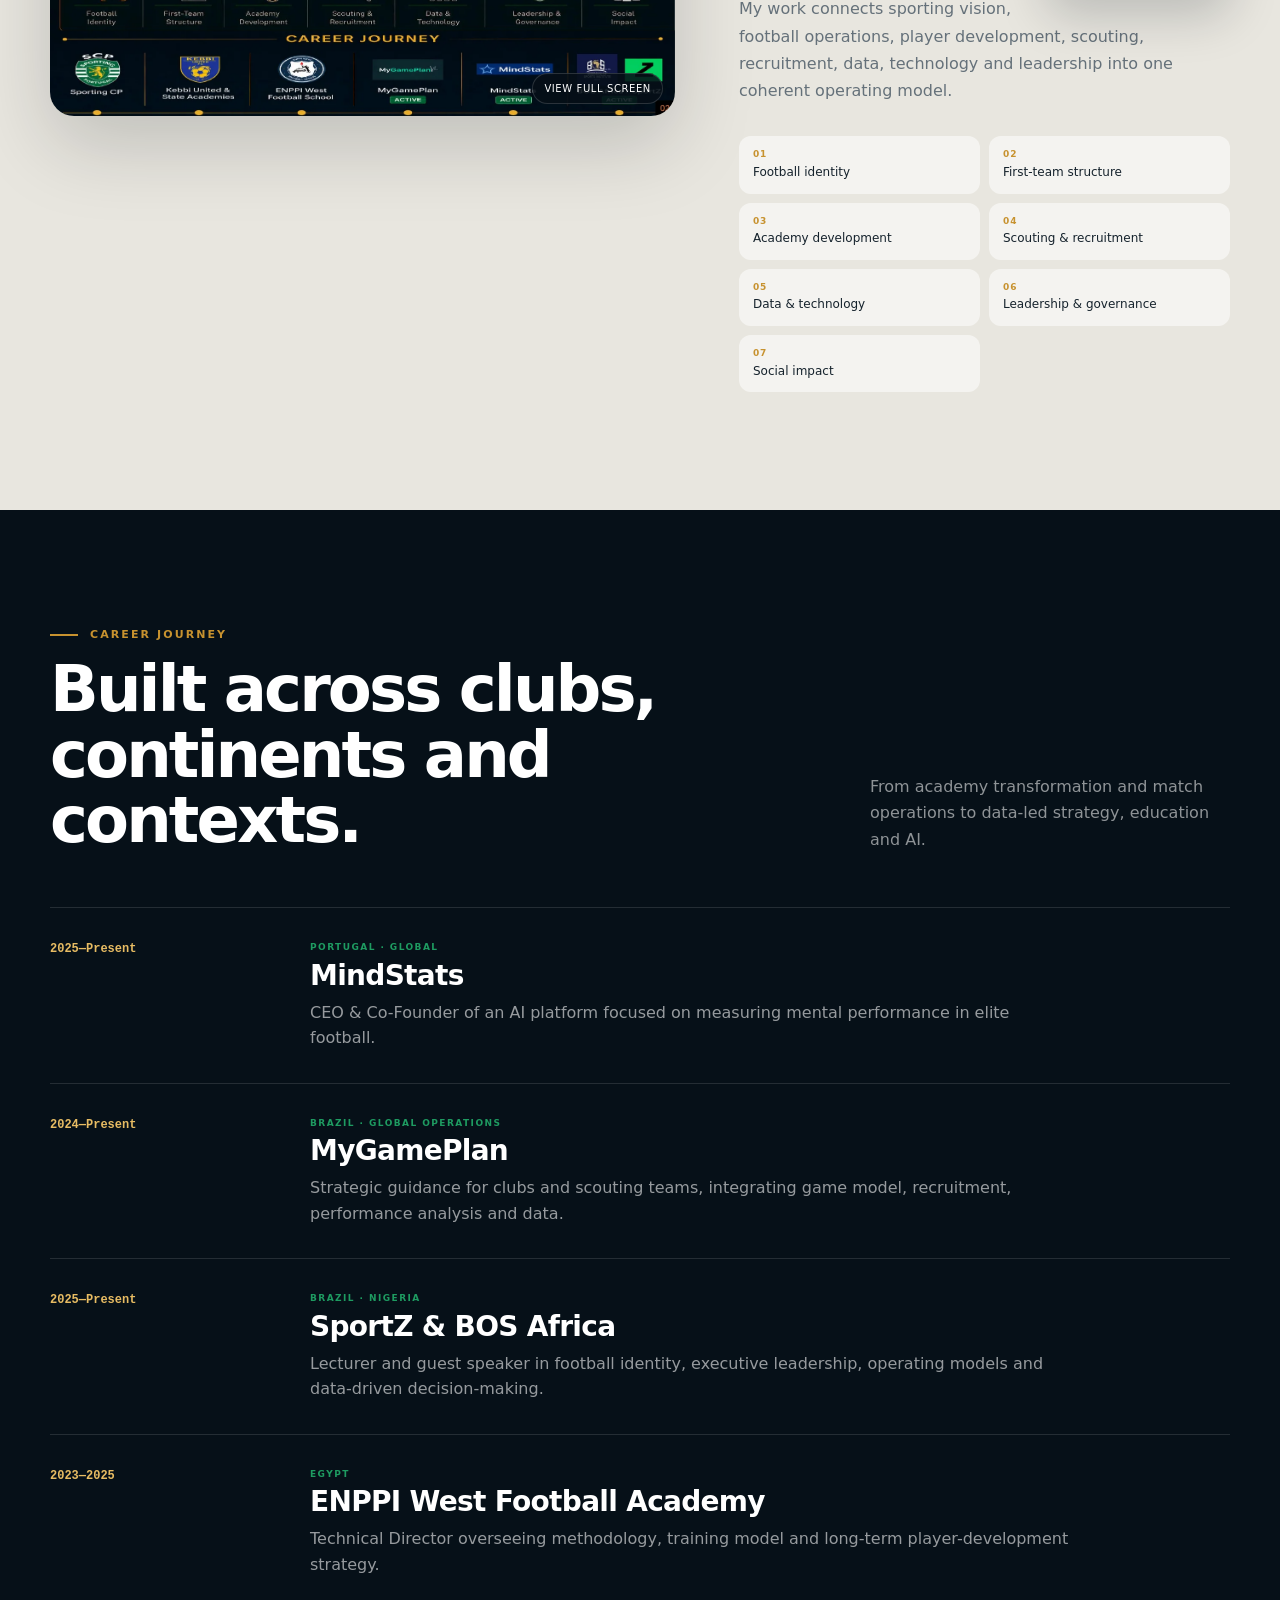
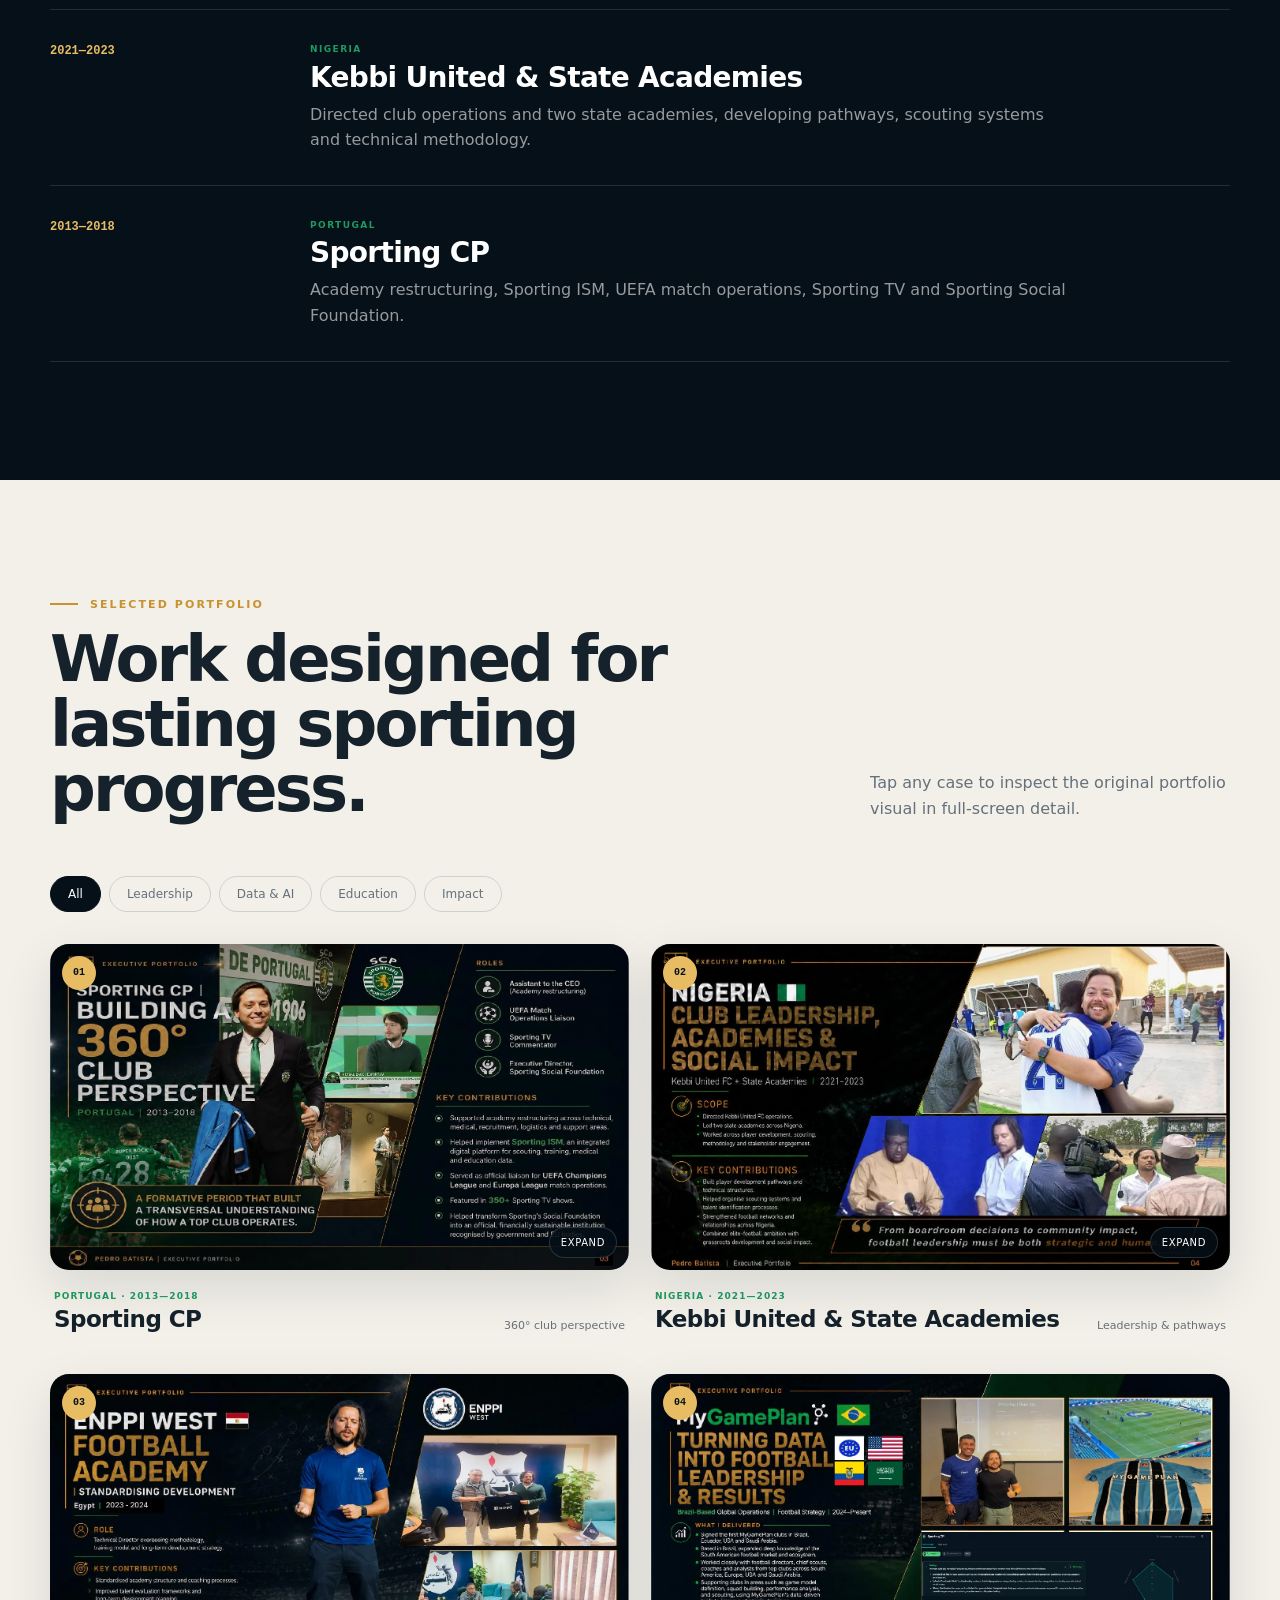
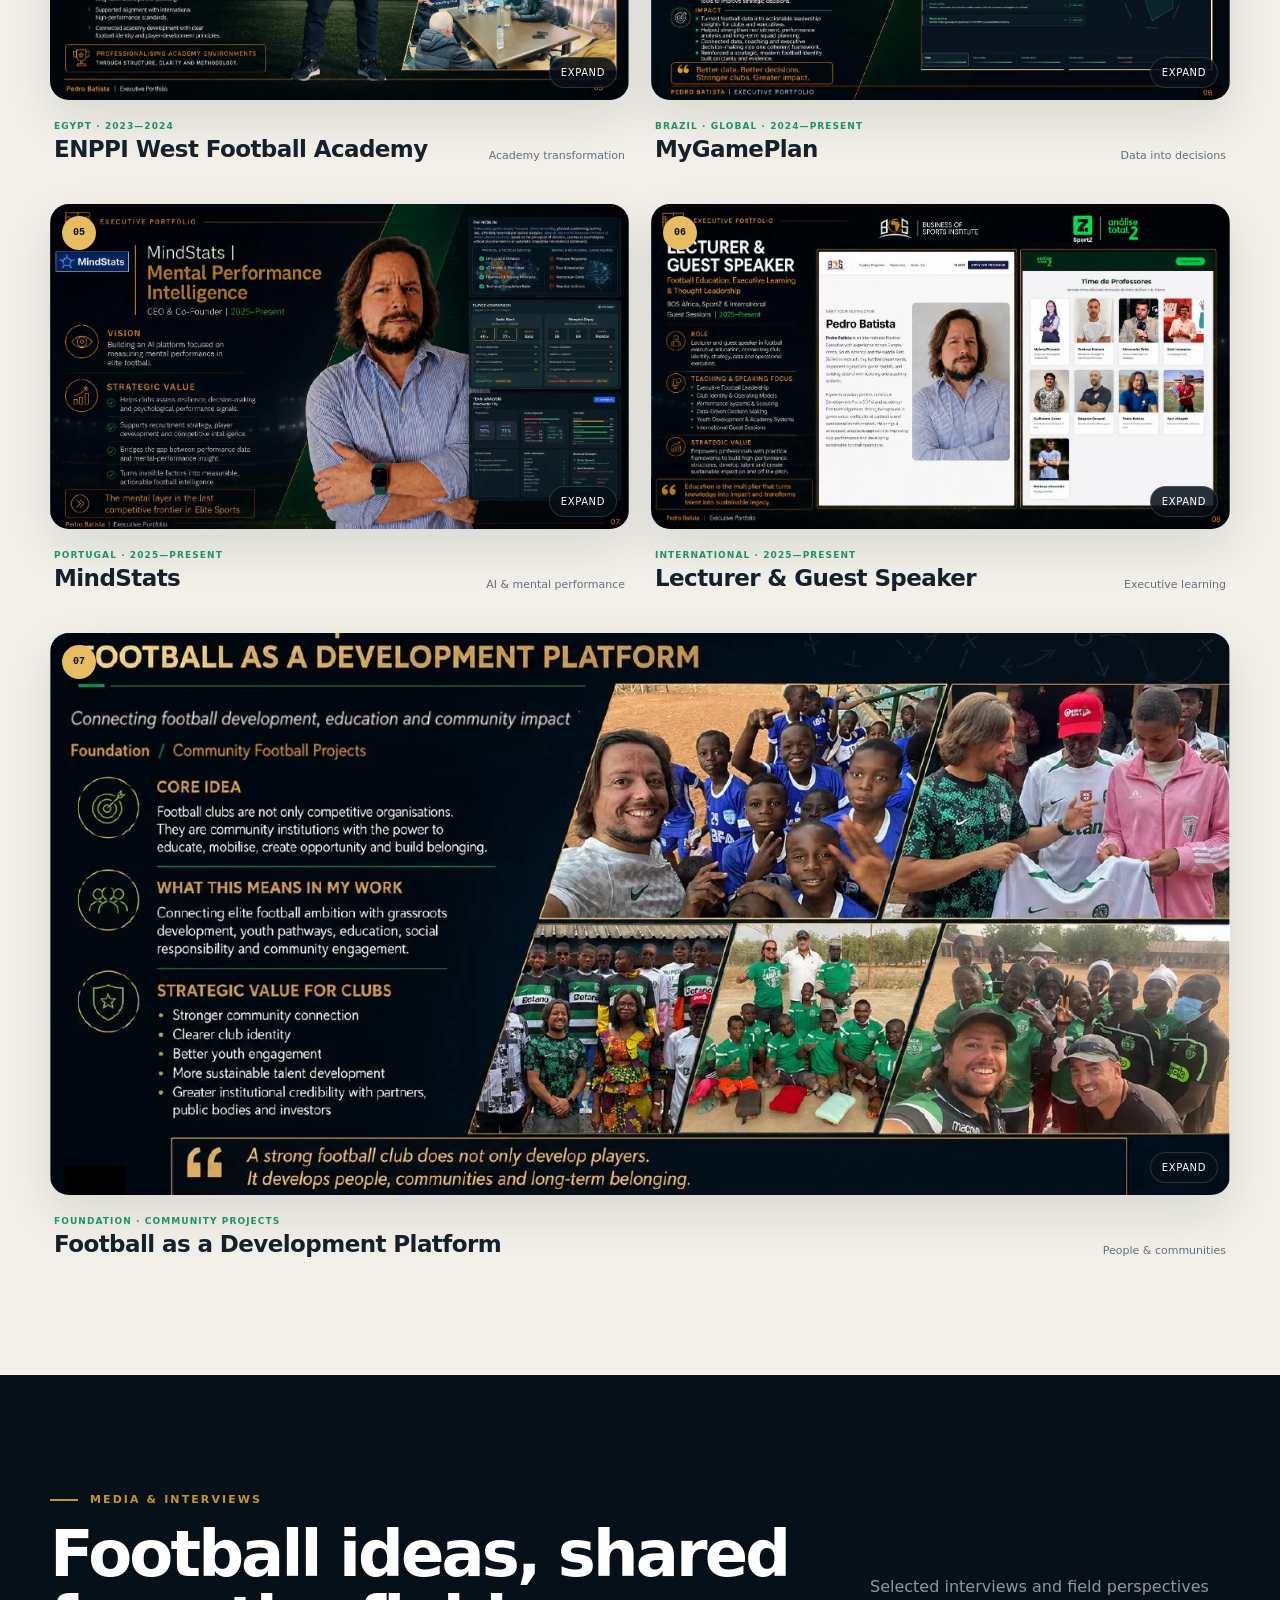
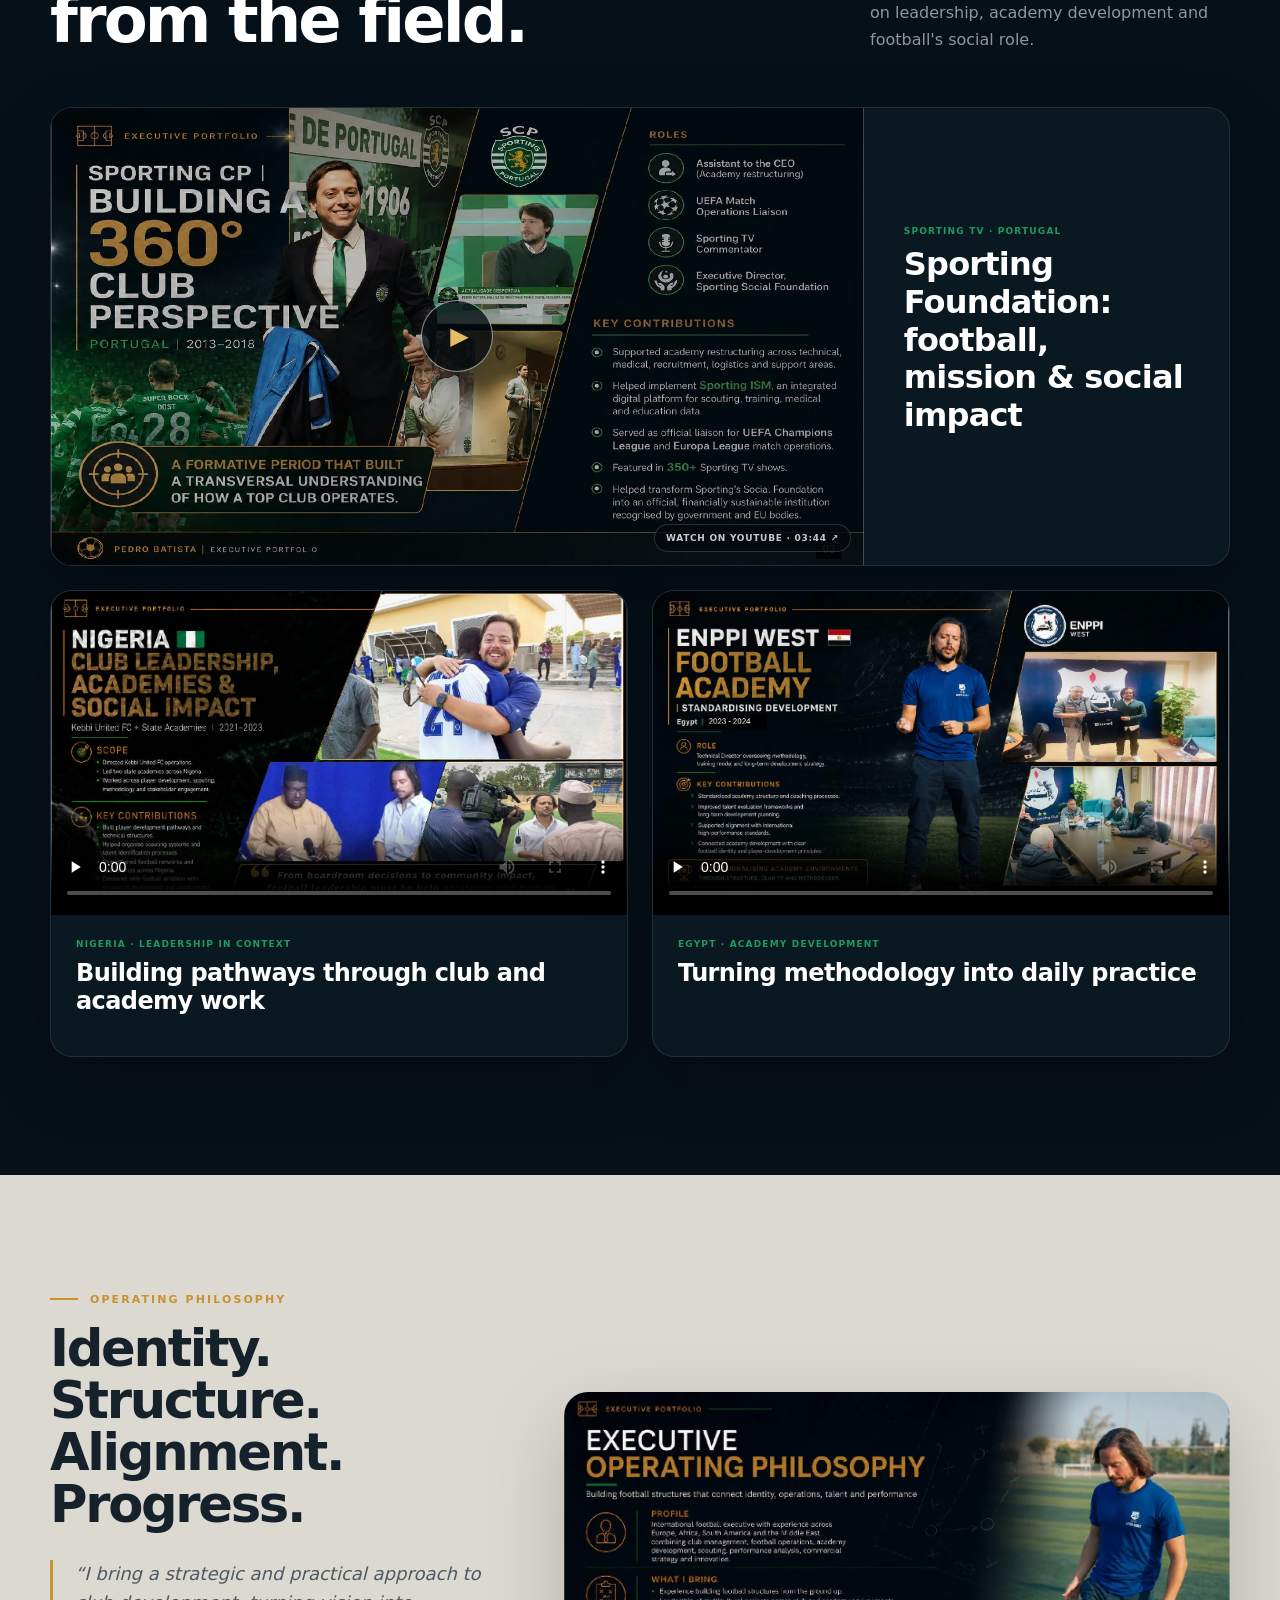
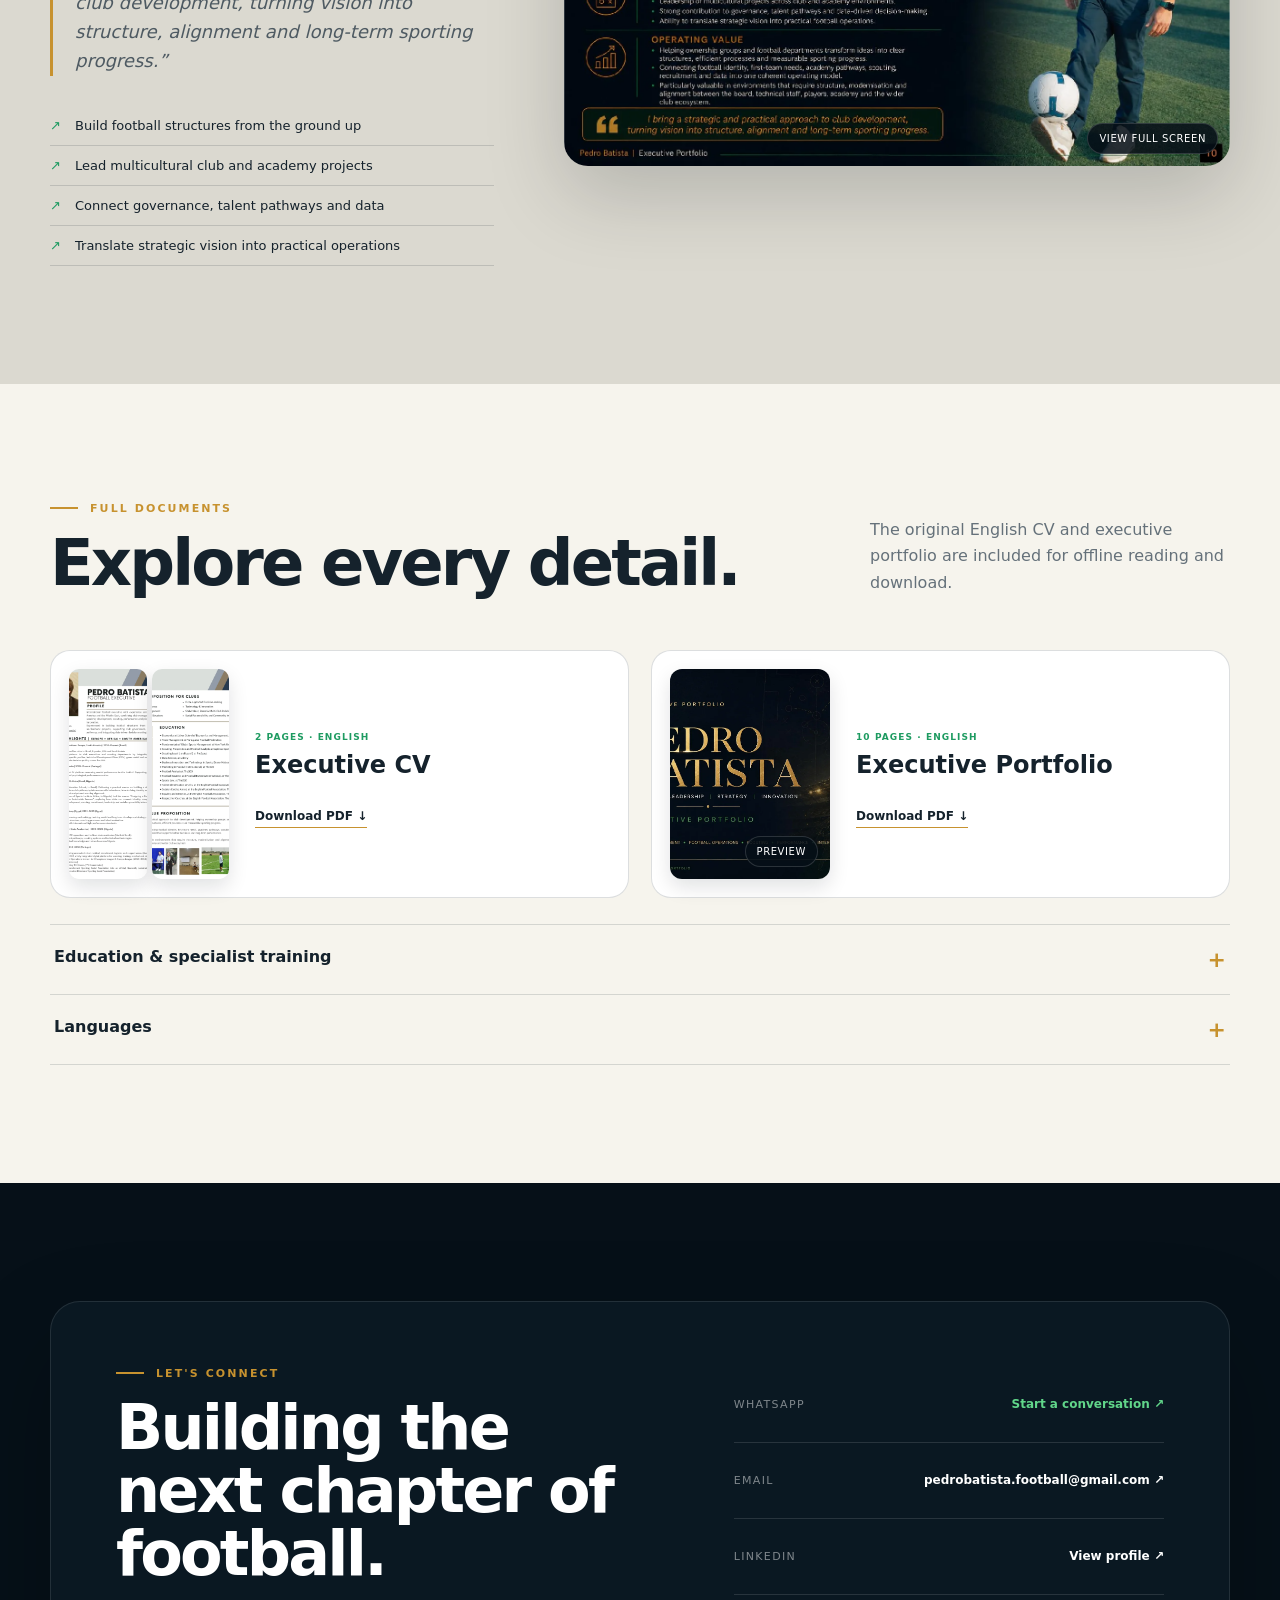
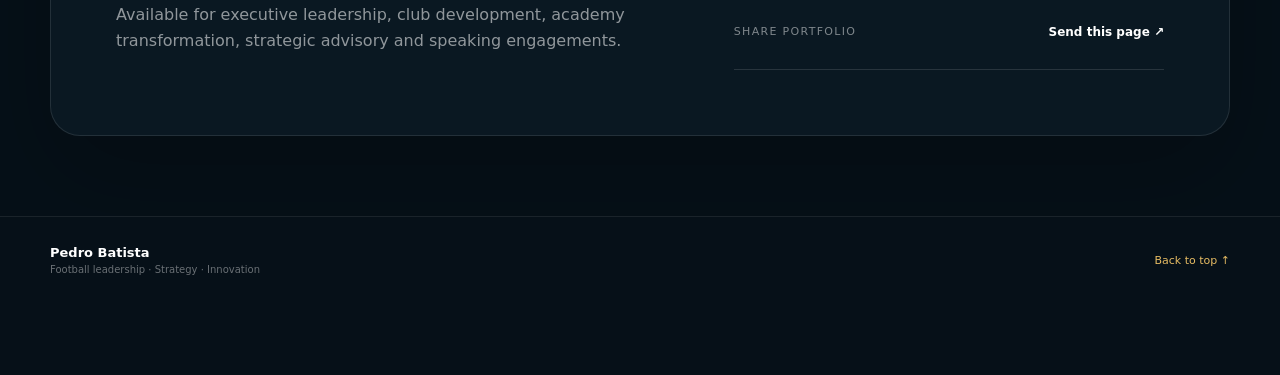
==== commit 044c046e: "Improve media links and profile spacing" ====
--- a/index.html
+++ b/index.html
@@ -15,7 +15,7 @@
   <link rel="canonical" href="https://pedrocb1906.github.io/pedro-batista-portfolio/">
   <link rel="manifest" href="manifest.webmanifest">
   <link rel="icon" href="assets/images/icon.svg" type="image/svg+xml">
-  <link rel="stylesheet" href="styles.css?v=3">
+  <link rel="stylesheet" href="styles.css?v=4">
 </head>
 <body>
   <a class="skip-link" href="#main">Skip to content</a>
@@ -233,16 +233,15 @@
         <div class="media-grid">
           <article class="media-card media-card-featured reveal">
             <div class="media-frame media-frame-youtube">
-              <button class="youtube-launch" type="button" data-youtube="NYie2KqqMXQ" data-start="224" aria-label="Play Sporting Foundation interview from 3 minutes 44 seconds">
+              <a class="youtube-launch" href="https://www.youtube.com/watch?v=NYie2KqqMXQ&amp;t=224s" target="_blank" rel="noopener" aria-label="Watch the Sporting Foundation interview on YouTube from 3 minutes 44 seconds">
                 <img src="assets/slides/slide-03.webp" alt="Sporting CP interview and social impact perspective" width="1467" height="825" loading="lazy">
                 <span class="play-button" aria-hidden="true">&#9654;</span>
-                <span class="video-duration">Starts at 03:44</span>
-              </button>
+                <span class="video-duration">Watch on YouTube &middot; 03:44 &#8599;</span>
+              </a>
             </div>
             <div class="media-copy">
               <p>Sporting TV &middot; Portugal</p>
               <h3>Sporting Foundation: football, mission &amp; social impact</h3>
-              <span>A conversation on Sporting's community initiatives and football as a platform for development.</span>
             </div>
           </article>
 
@@ -256,7 +255,6 @@
             <div class="media-copy">
               <p>Nigeria &middot; Leadership in context</p>
               <h3>Building pathways through club and academy work</h3>
-              <span>A field perspective on leadership, development structures and the realities of implementation.</span>
             </div>
           </article>
 
@@ -270,7 +268,6 @@
             <div class="media-copy">
               <p>Egypt &middot; Academy development</p>
               <h3>Turning methodology into daily practice</h3>
-              <span>Inside the work of aligning training, coaches and long-term player development.</span>
             </div>
           </article>
         </div>
@@ -368,6 +365,6 @@
   </dialog>
 
   <div class="toast" role="status" aria-live="polite"></div>
-  <script src="app.js?v=3" defer></script>
+  <script src="app.js?v=4" defer></script>
 </body>
 </html>
--- a/styles.css
+++ b/styles.css
@@ -75,7 +75,7 @@
 .split-heading > p { max-width: 360px; color: var(--muted); line-height: 1.65; margin: 0; }
 
 .profile-section { background: #e8e6df; }
-.profile-grid { display: grid; grid-template-columns: 1.12fr .88fr; gap: 64px; align-items: center; }
+.profile-grid { display: grid; grid-template-columns: 1.12fr .88fr; gap: 64px; align-items: start; }
 .image-button { padding: 0; border: 0; background: transparent; color: inherit; cursor: zoom-in; text-align: inherit; }
 .profile-visual { position: relative; border-radius: var(--radius); overflow: hidden; box-shadow: var(--shadow); }
 .profile-visual img { width: 100%; aspect-ratio: 16/9; object-fit: cover; }
@@ -129,7 +129,7 @@
 .media-frame video, .youtube-launch, .youtube-launch img, .media-frame iframe { width: 100%; height: 100%; border: 0; }
 .media-frame video { display: block; object-fit: cover; background: #02080c; }
 .media-frame.is-portrait video { object-fit: contain; }
-.youtube-launch { position: relative; display: block; padding: 0; overflow: hidden; border: 0; background: #02080c; color: white; cursor: pointer; }
+.youtube-launch { position: relative; display: block; padding: 0; overflow: hidden; border: 0; background: #02080c; color: white; cursor: pointer; text-decoration: none; }
 .youtube-launch img { display: block; object-fit: cover; transition: transform .45s ease, opacity .3s ease; }
 .youtube-launch::after { content: ""; position: absolute; inset: 0; background: linear-gradient(90deg, rgba(3,10,15,.08), rgba(3,10,15,.28)); }
 .youtube-launch:hover img { transform: scale(1.018); opacity: .88; }
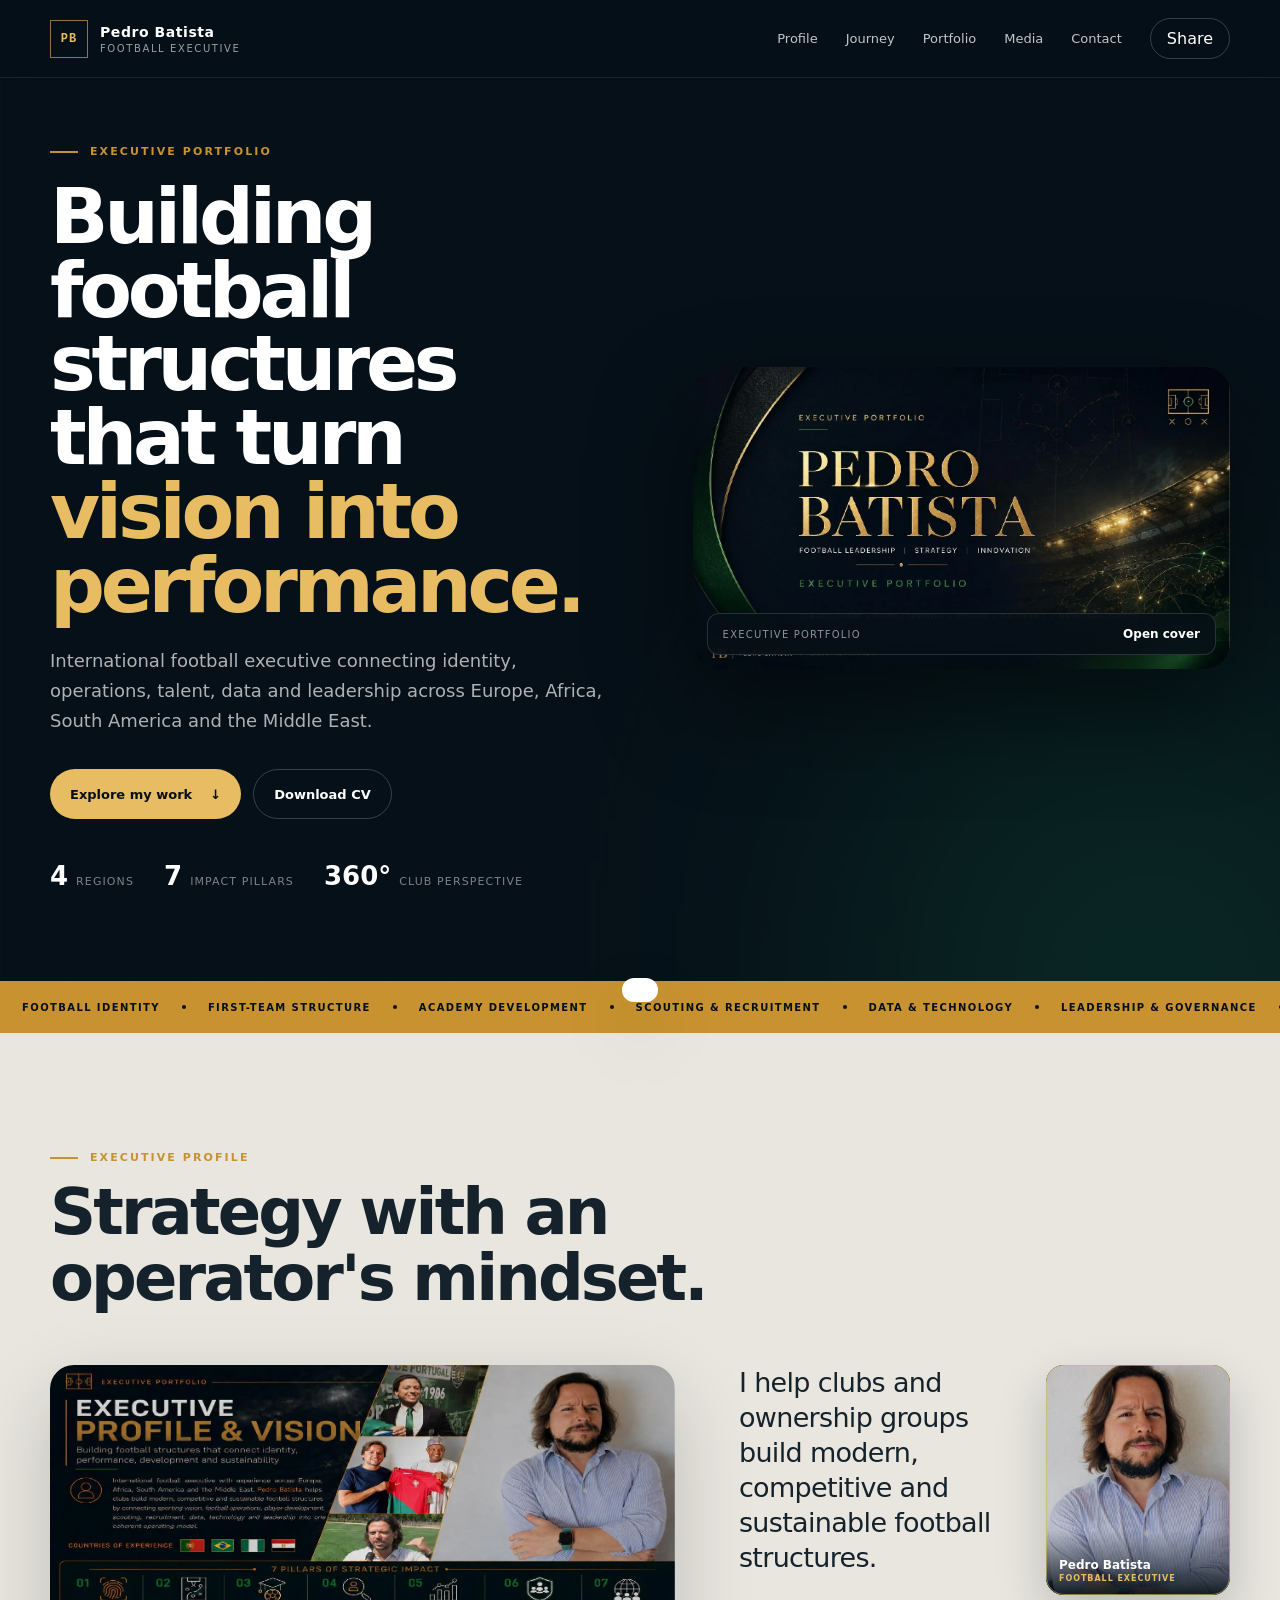
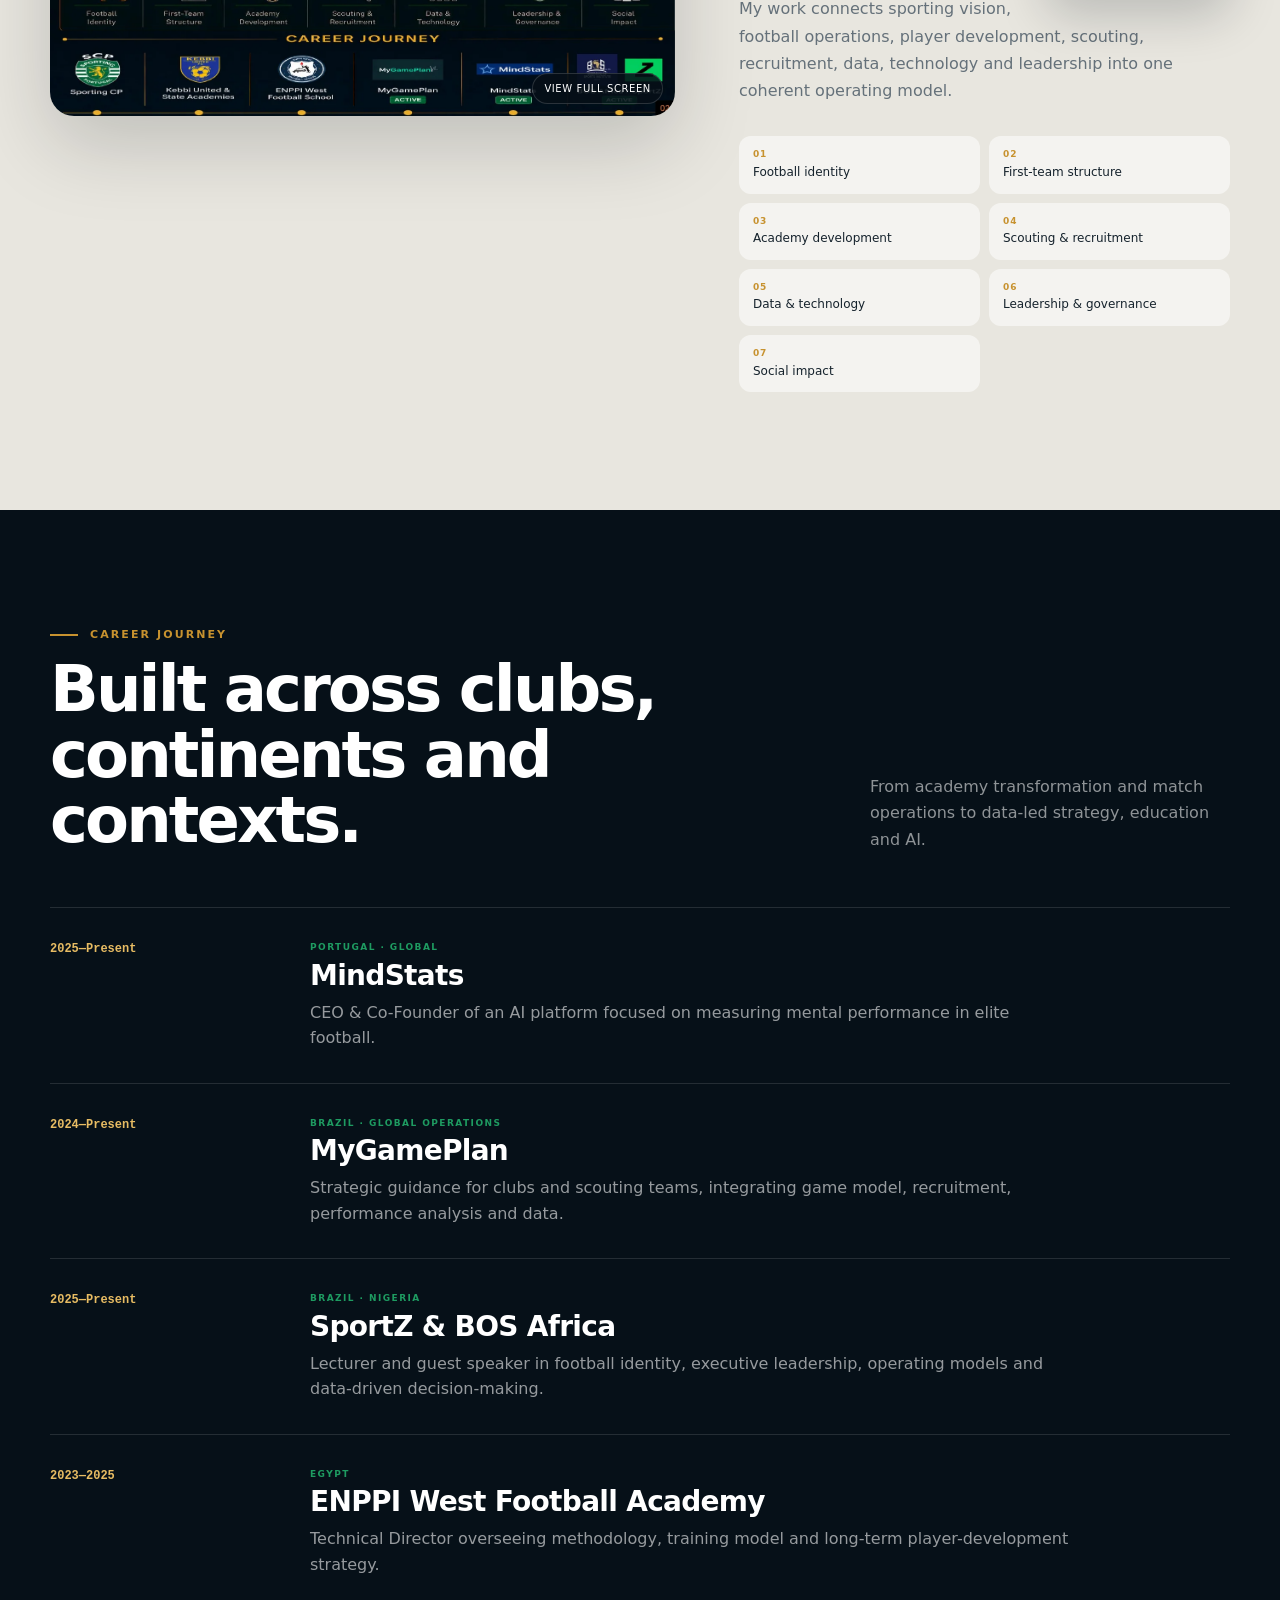
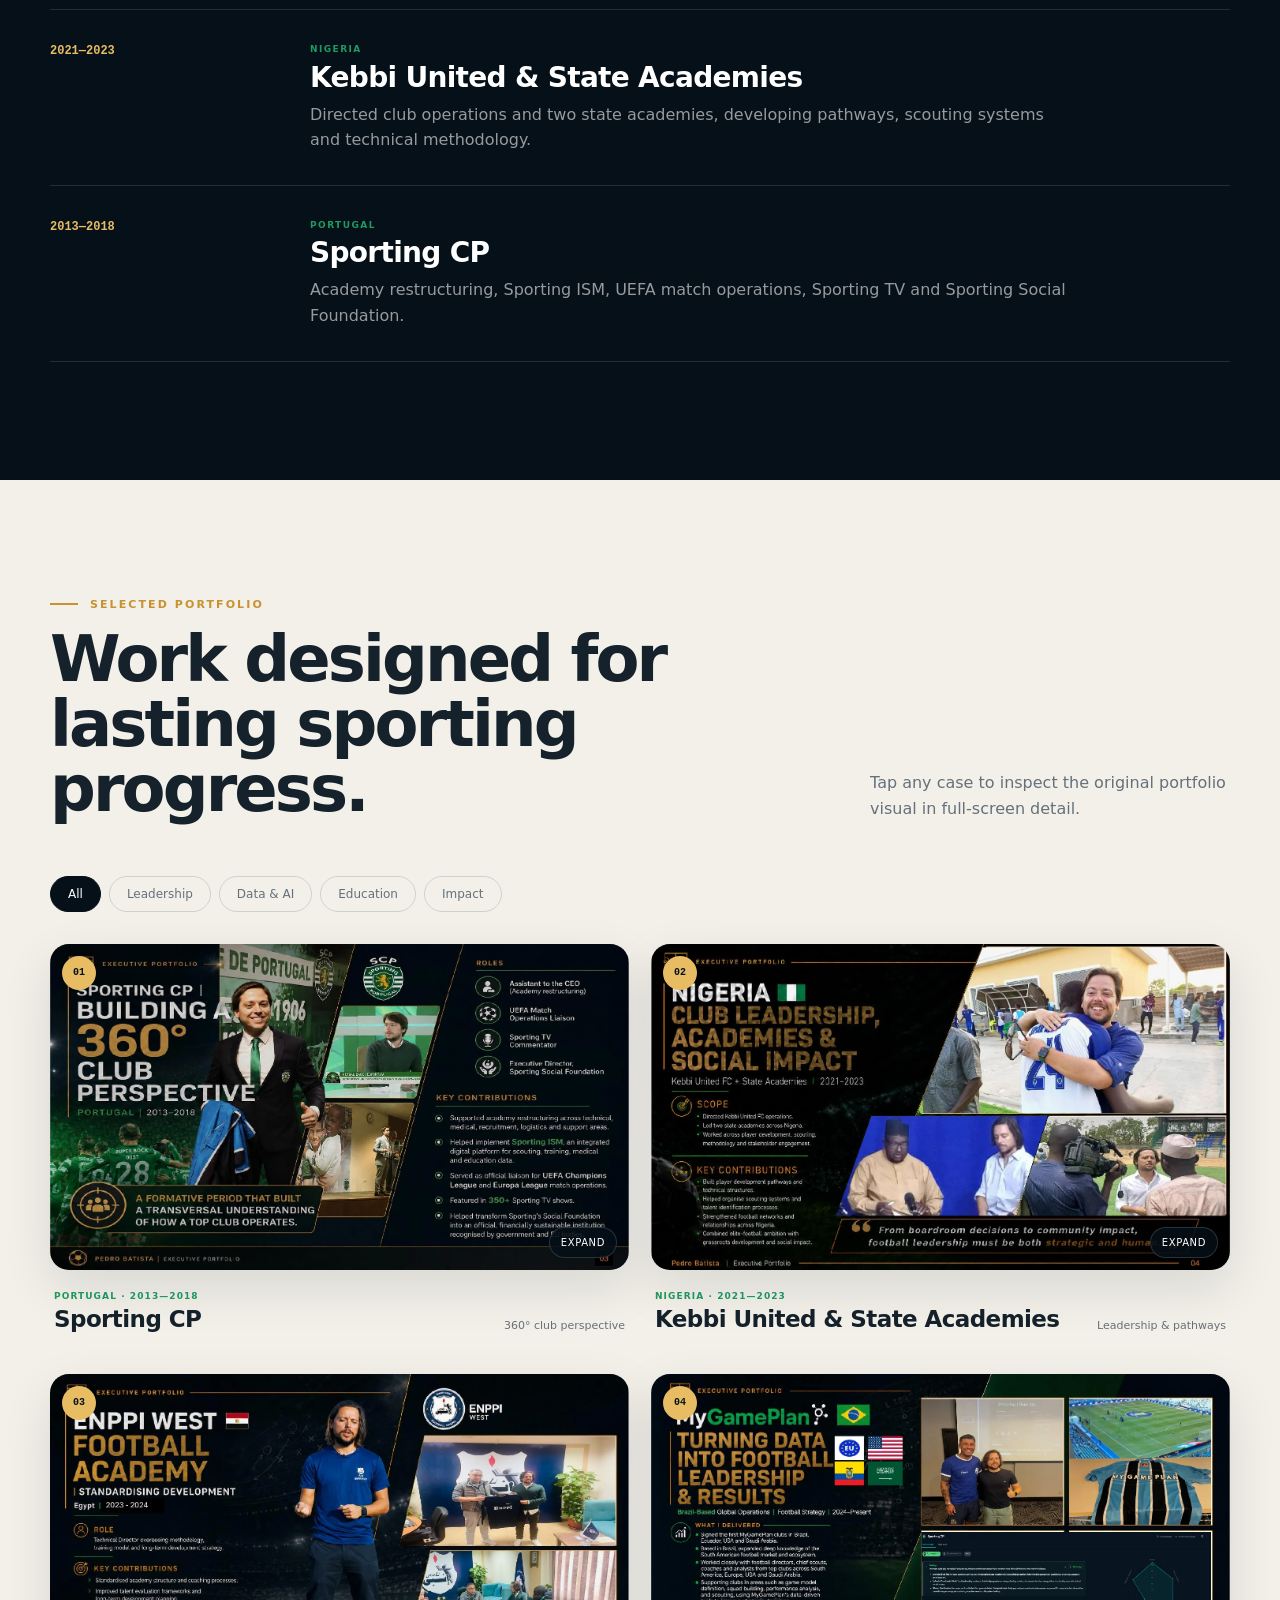
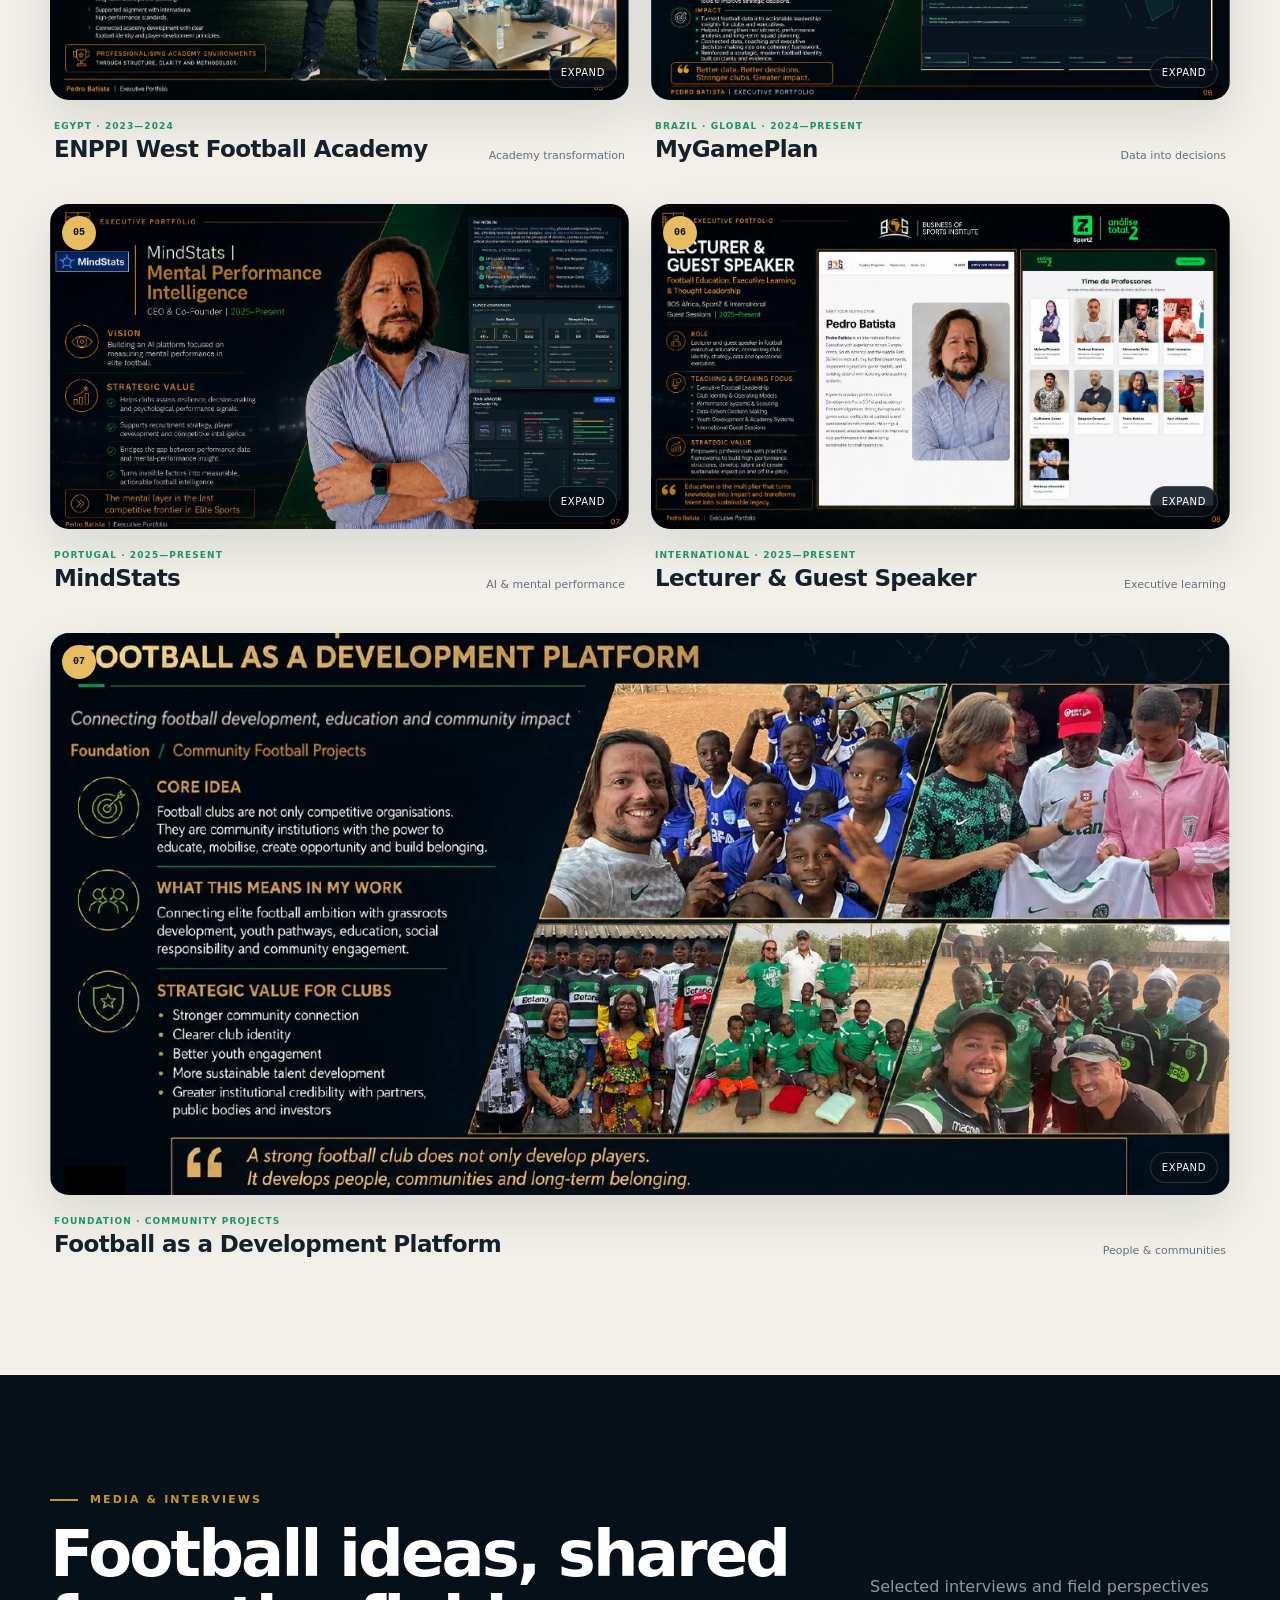
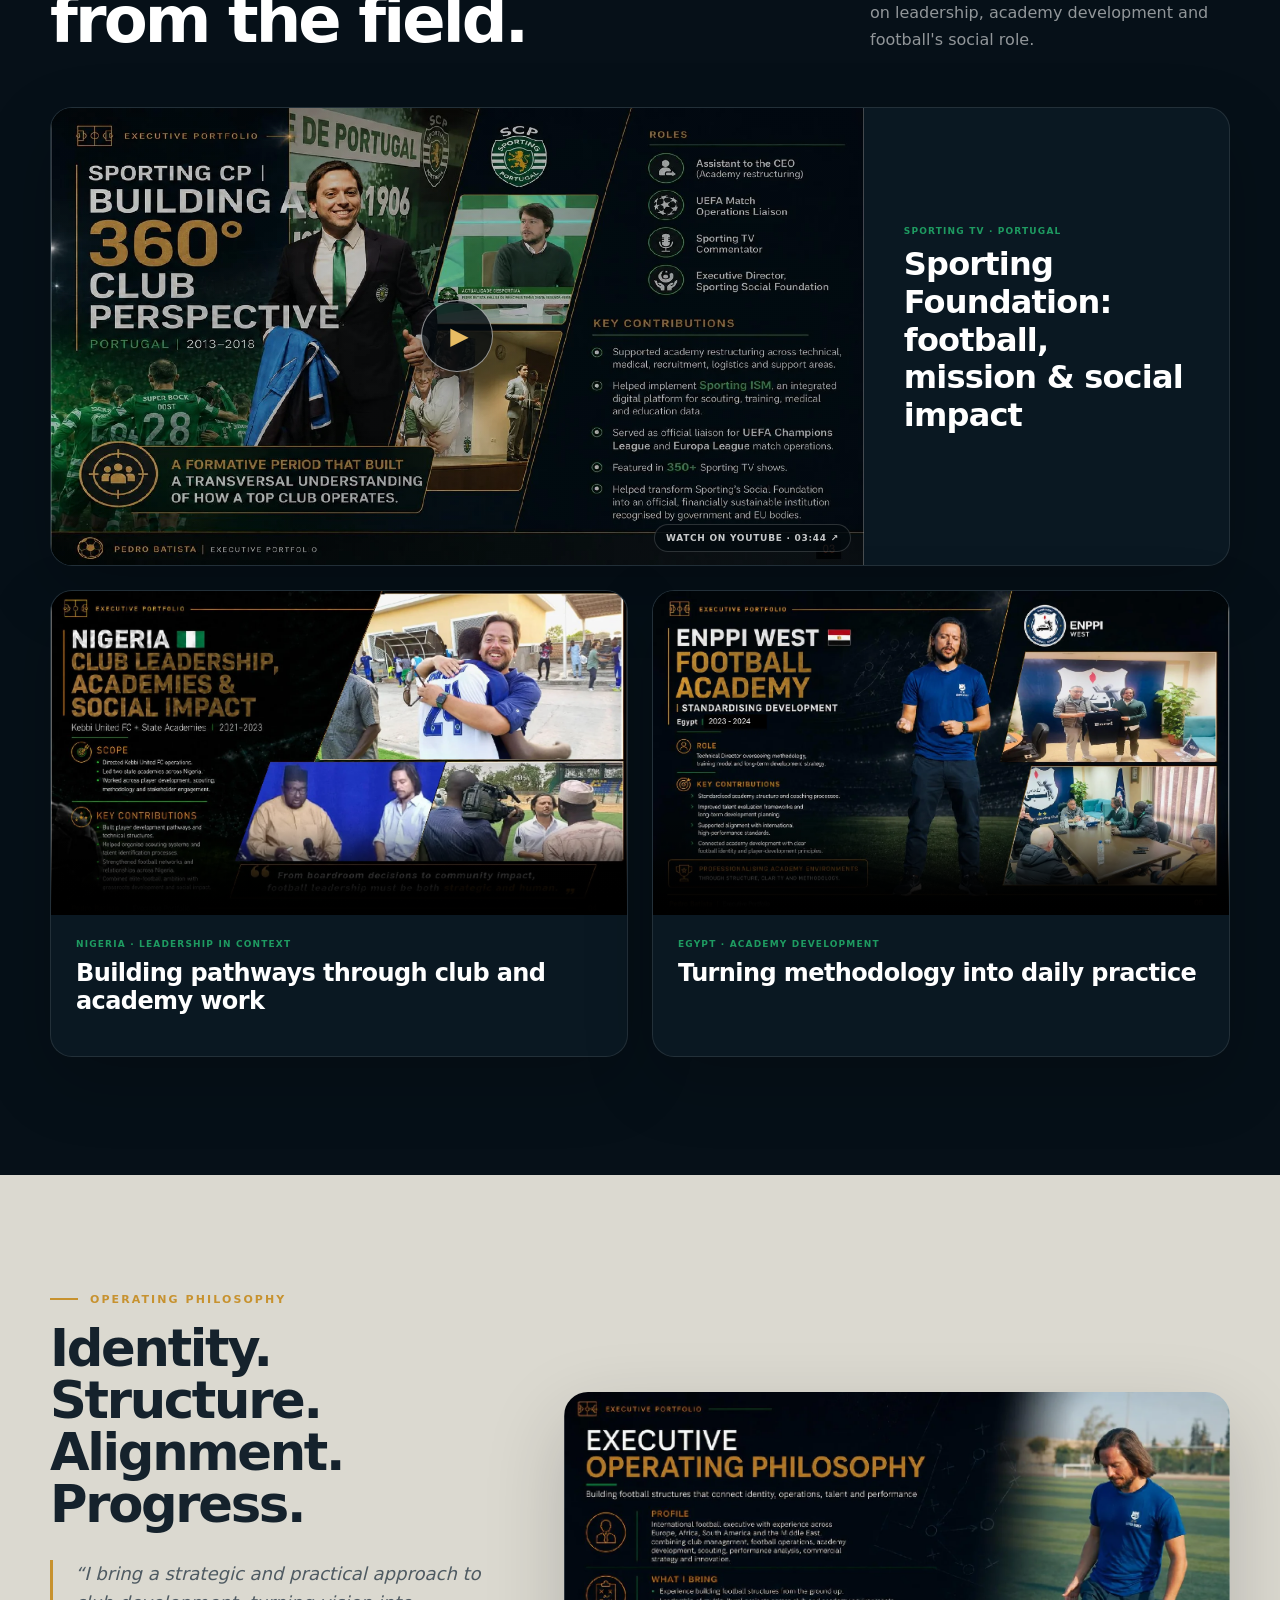
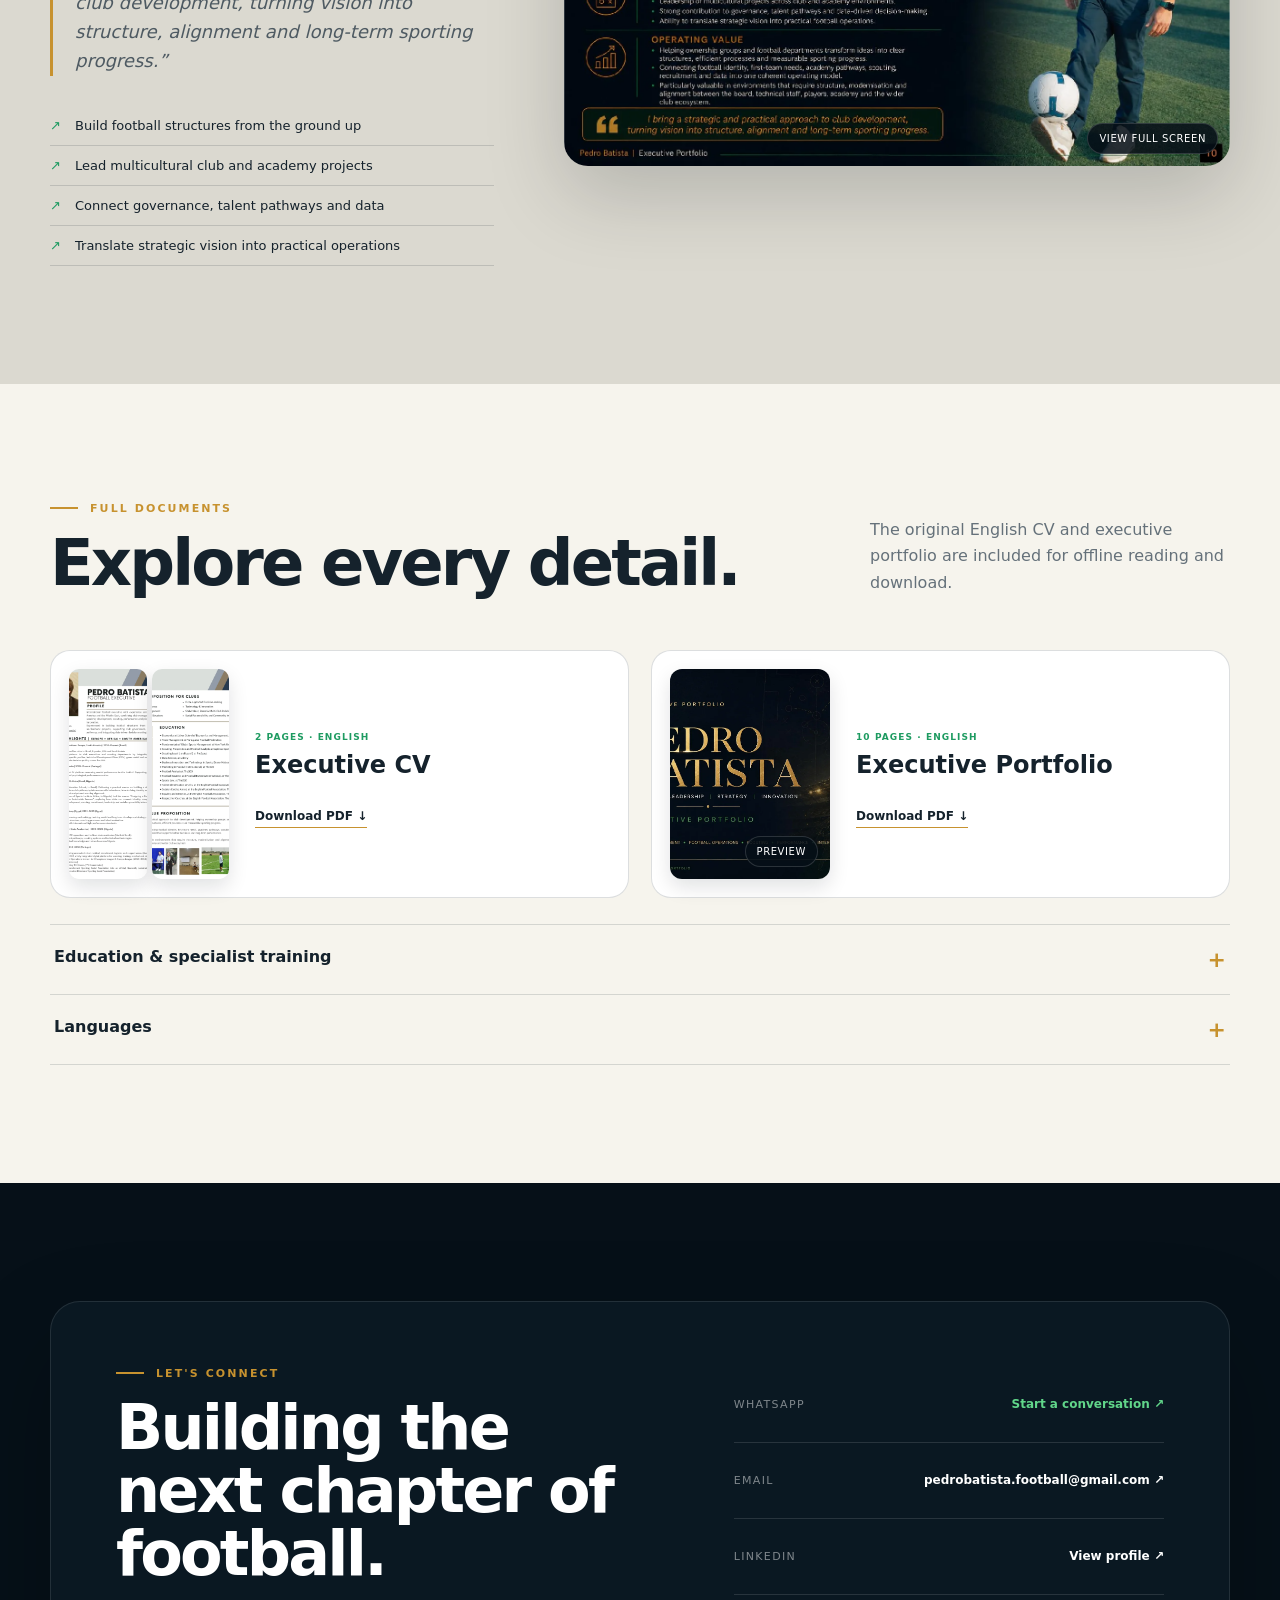
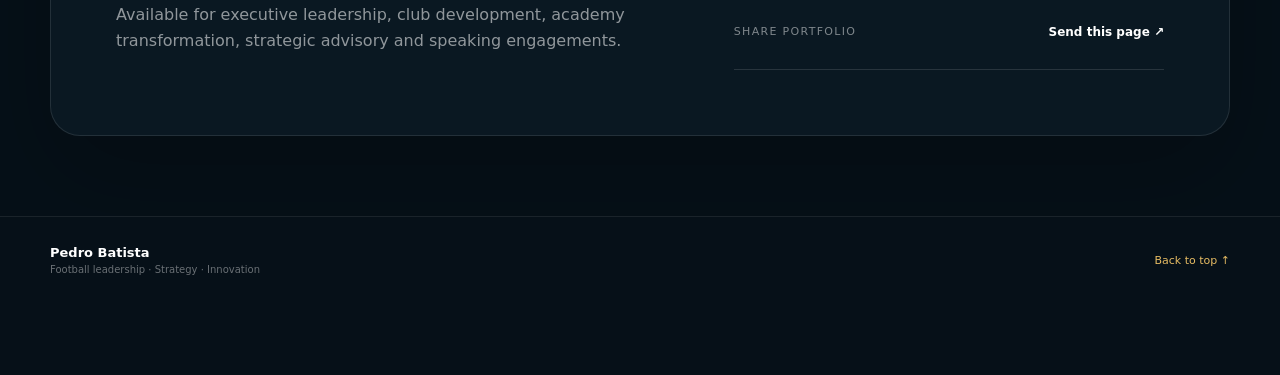
==== commit 5d5345a7: "Fix back to top navigation" ====
--- a/index.html
+++ b/index.html
@@ -346,7 +346,7 @@
   </main>
 
   <footer class="site-footer">
-    <div class="shell"><div><strong>Pedro Batista</strong><span>Football leadership · Strategy · Innovation</span></div><a href="#top">Back to top ↑</a></div>
+    <div class="shell"><div><strong>Pedro Batista</strong><span>Football leadership · Strategy · Innovation</span></div><a href="#home" data-back-to-top>Back to top ↑</a></div>
   </footer>
 
   <nav class="mobile-nav" aria-label="Mobile navigation">
@@ -365,6 +365,6 @@
   </dialog>
 
   <div class="toast" role="status" aria-live="polite"></div>
-  <script src="app.js?v=4" defer></script>
+  <script src="app.js?v=5" defer></script>
 </body>
 </html>
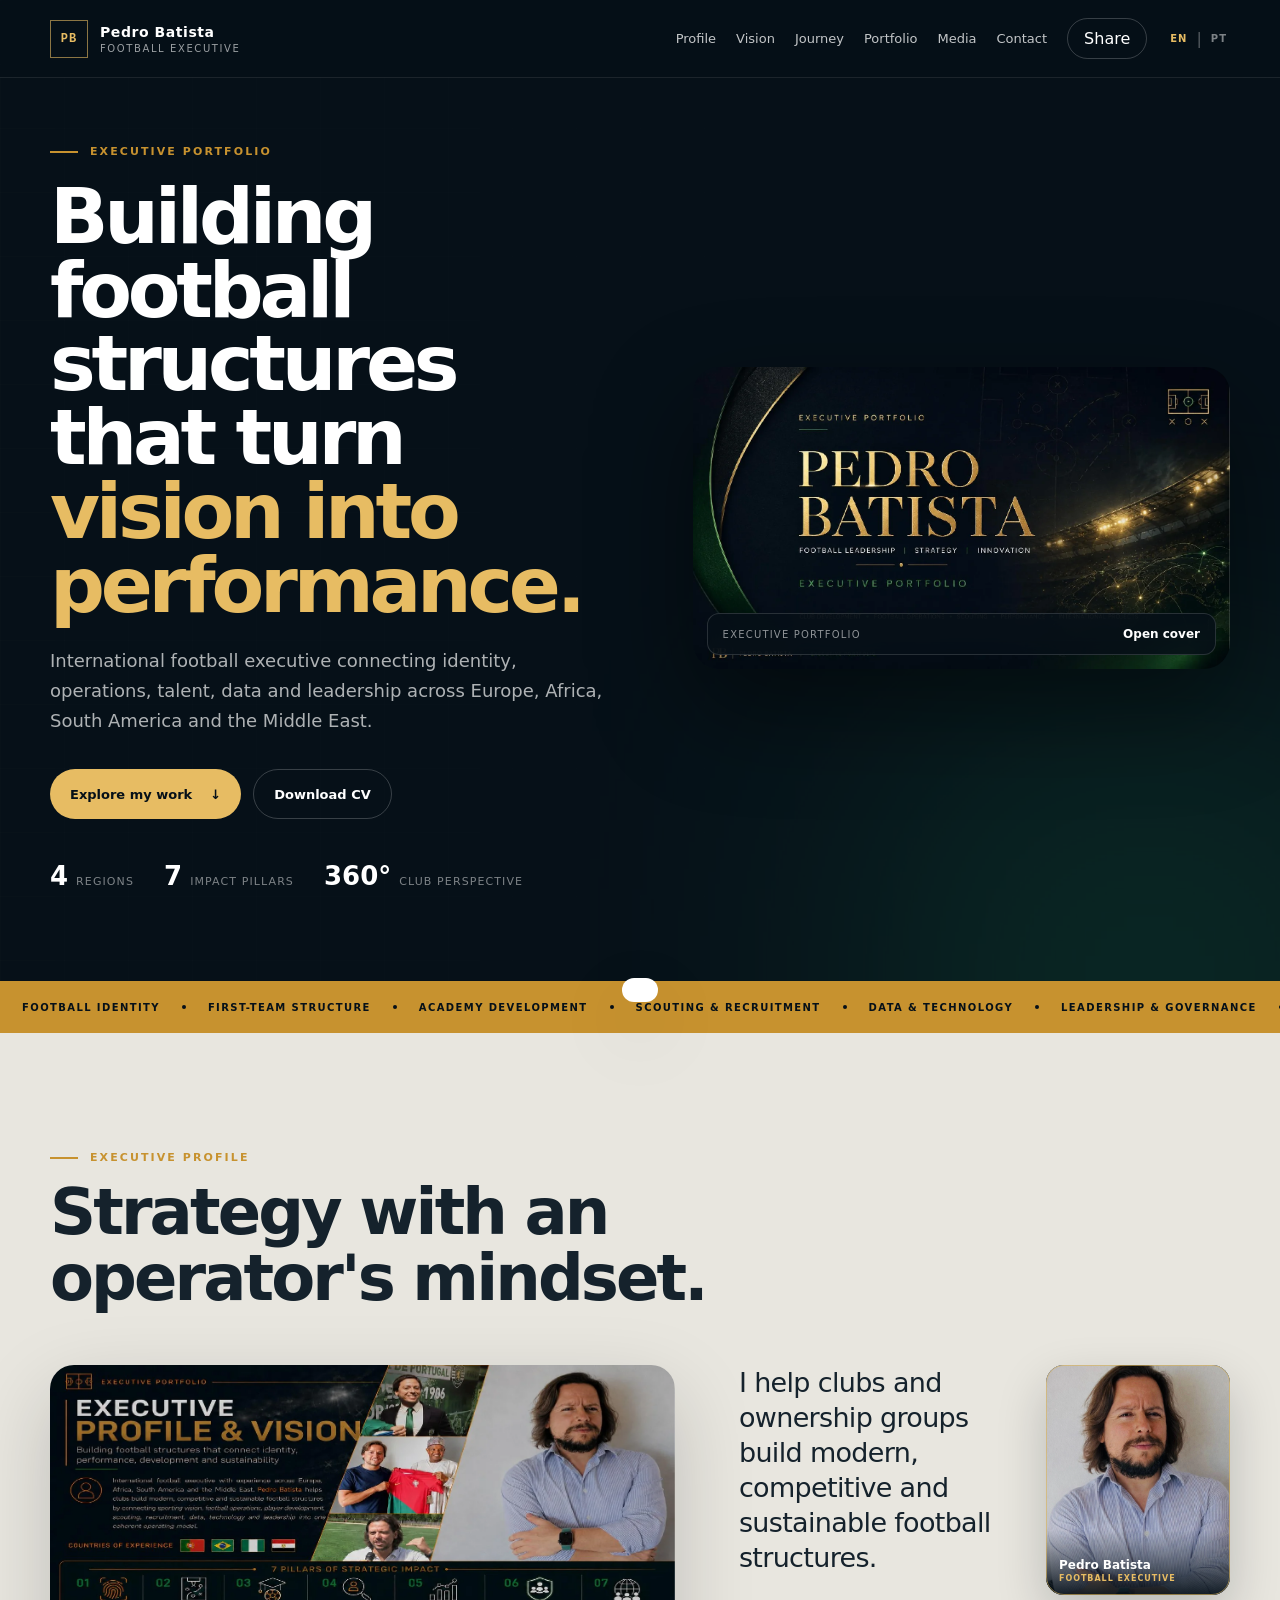
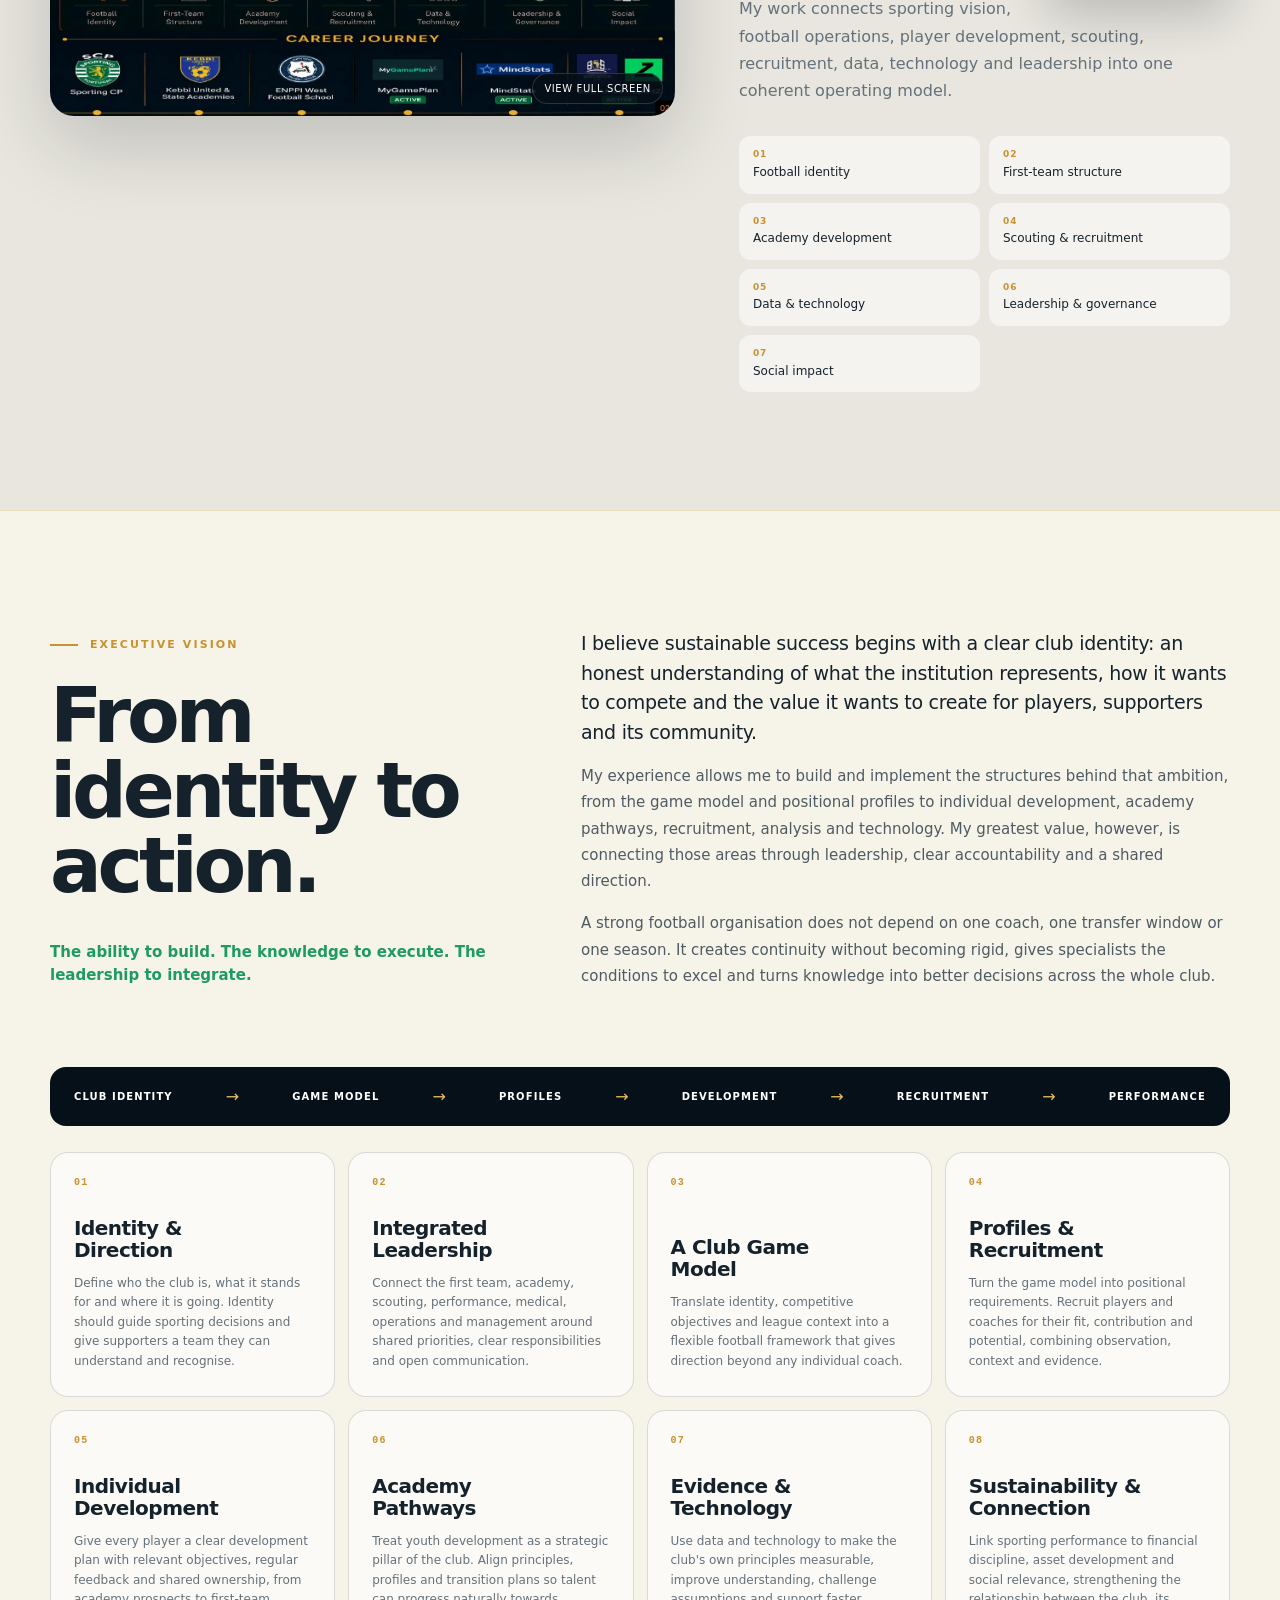
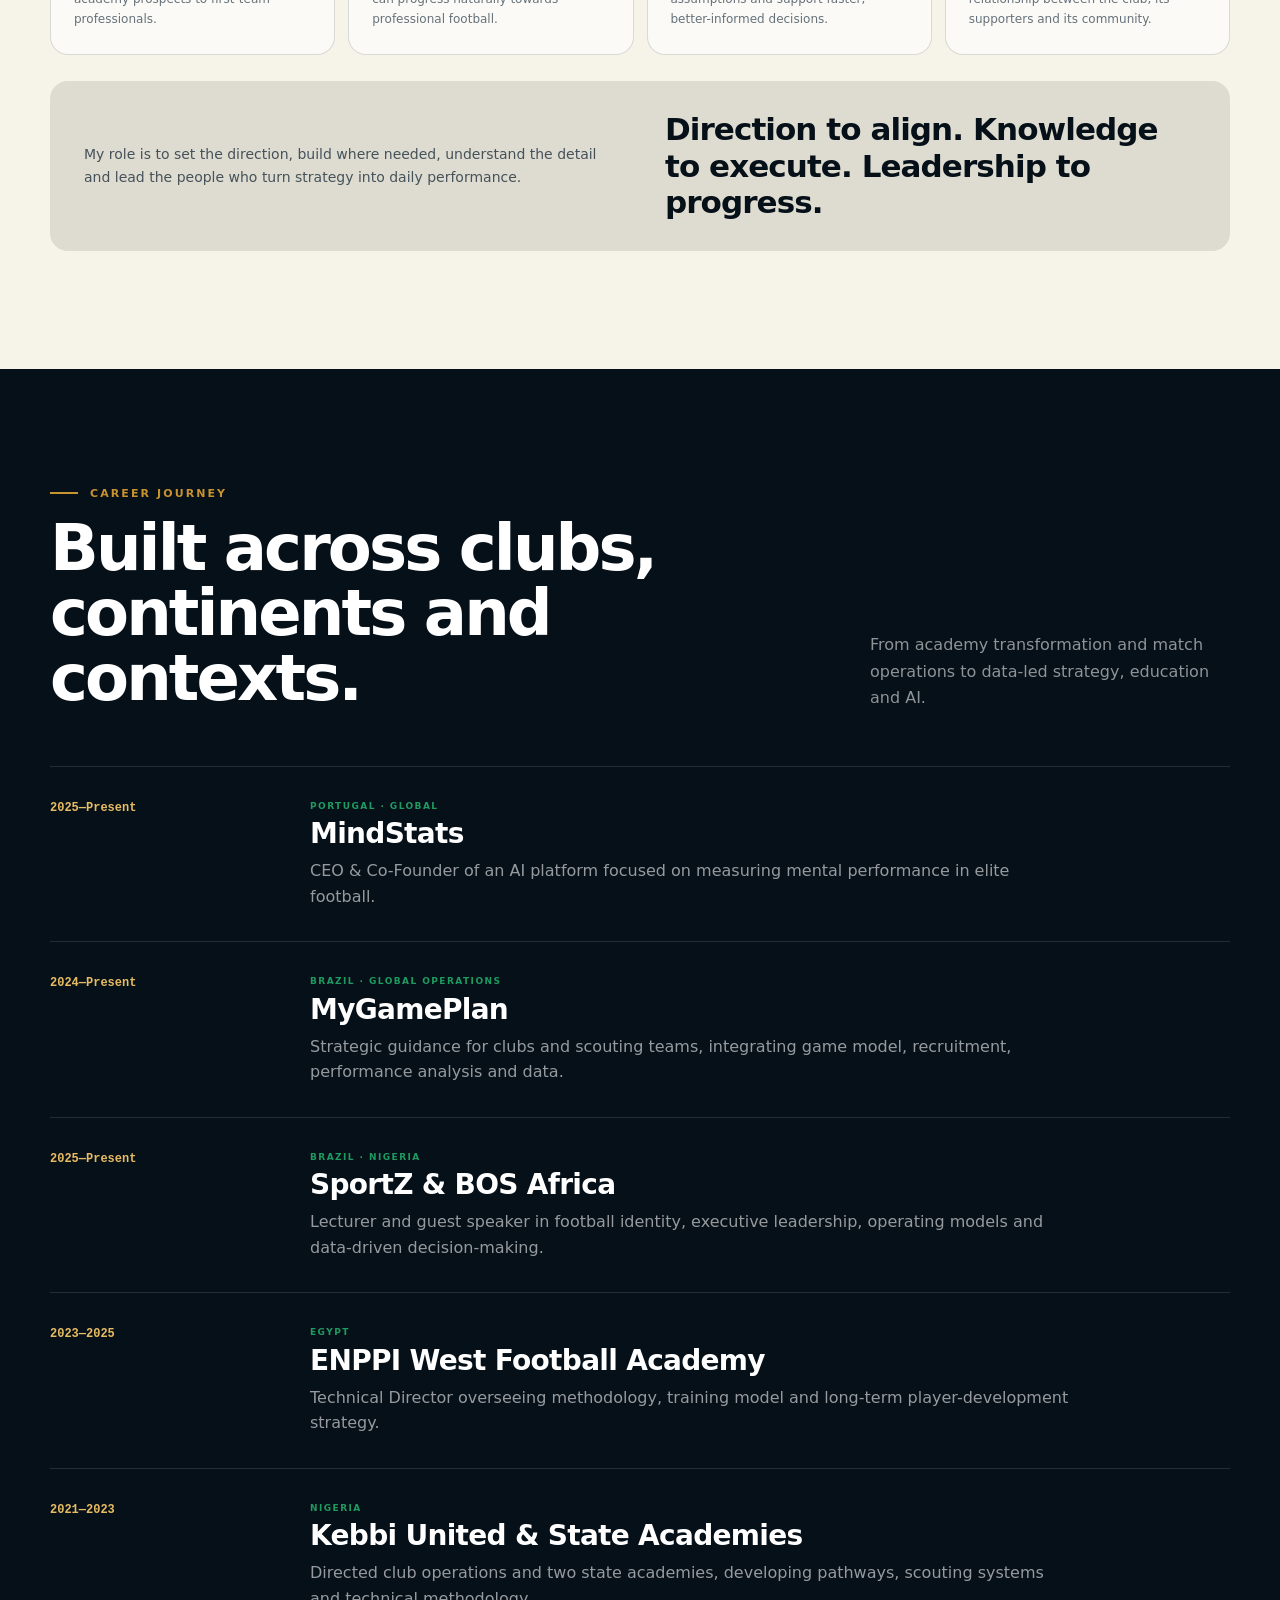
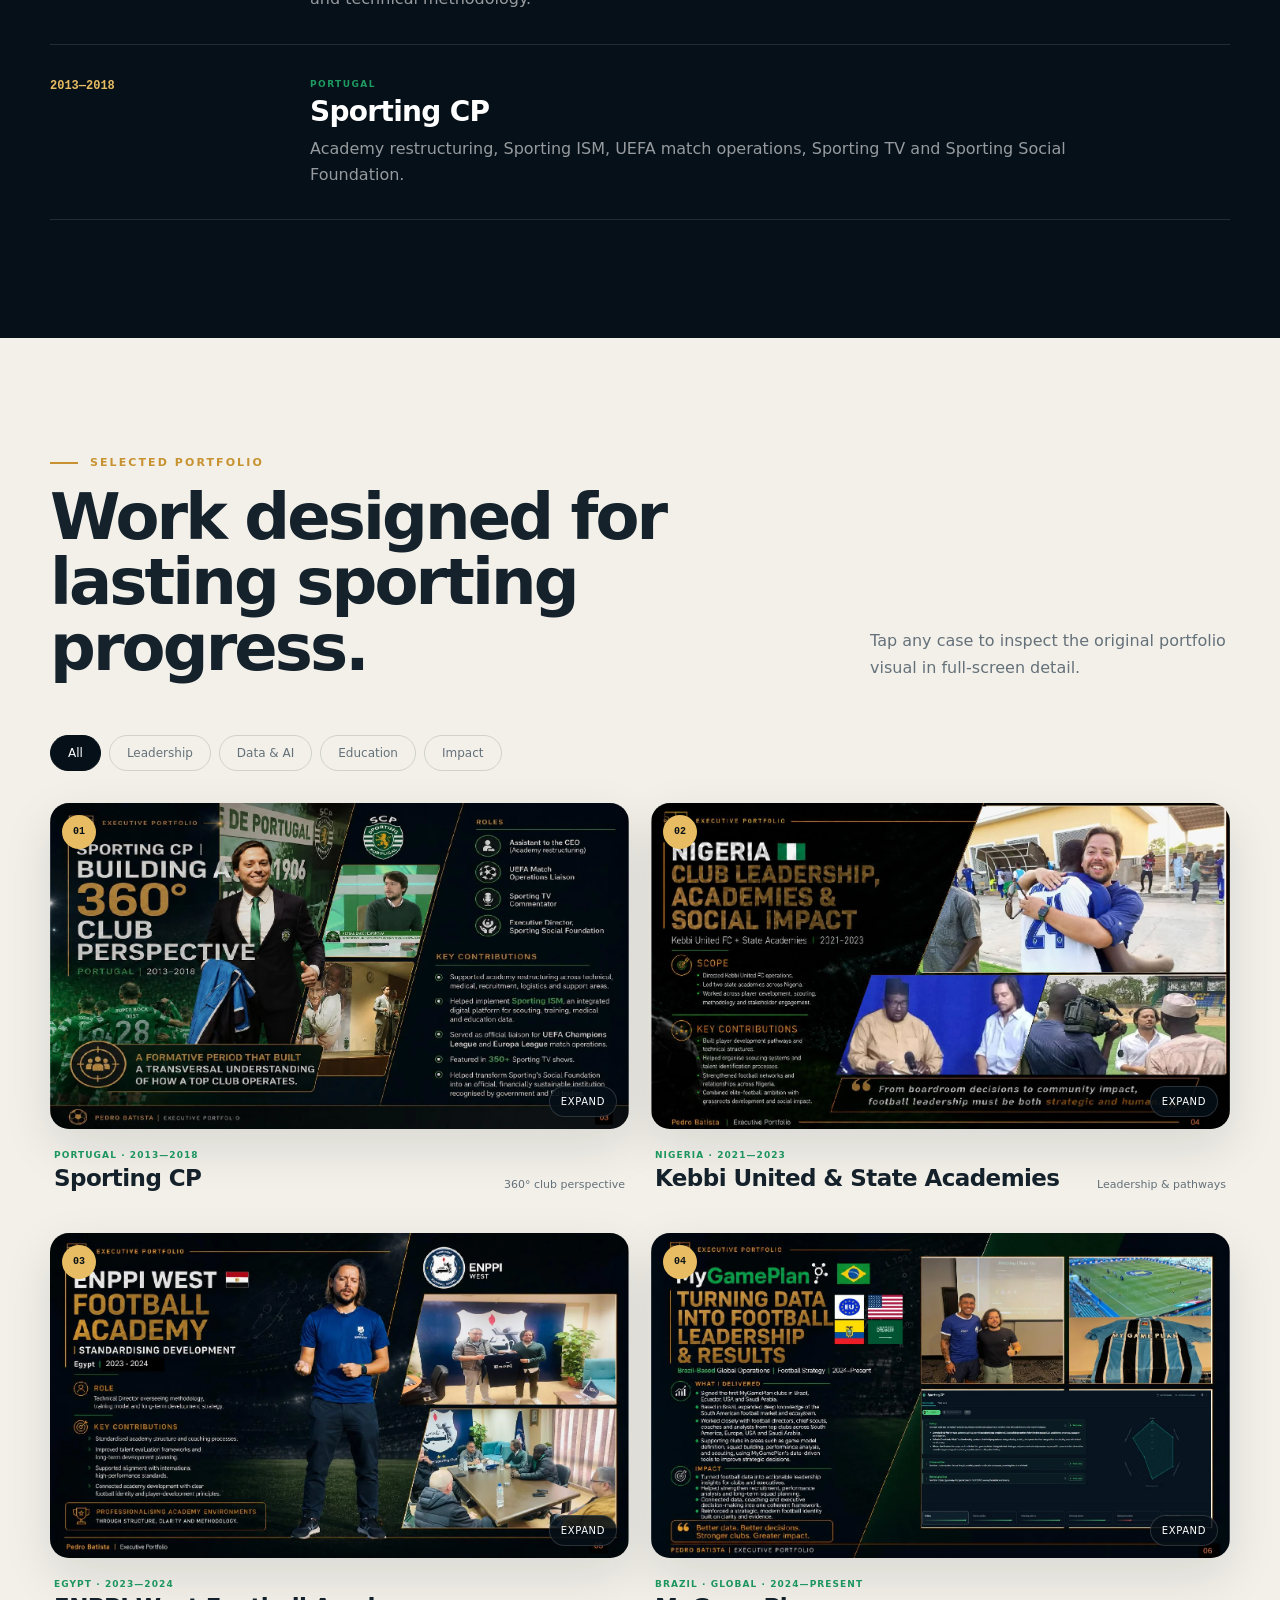
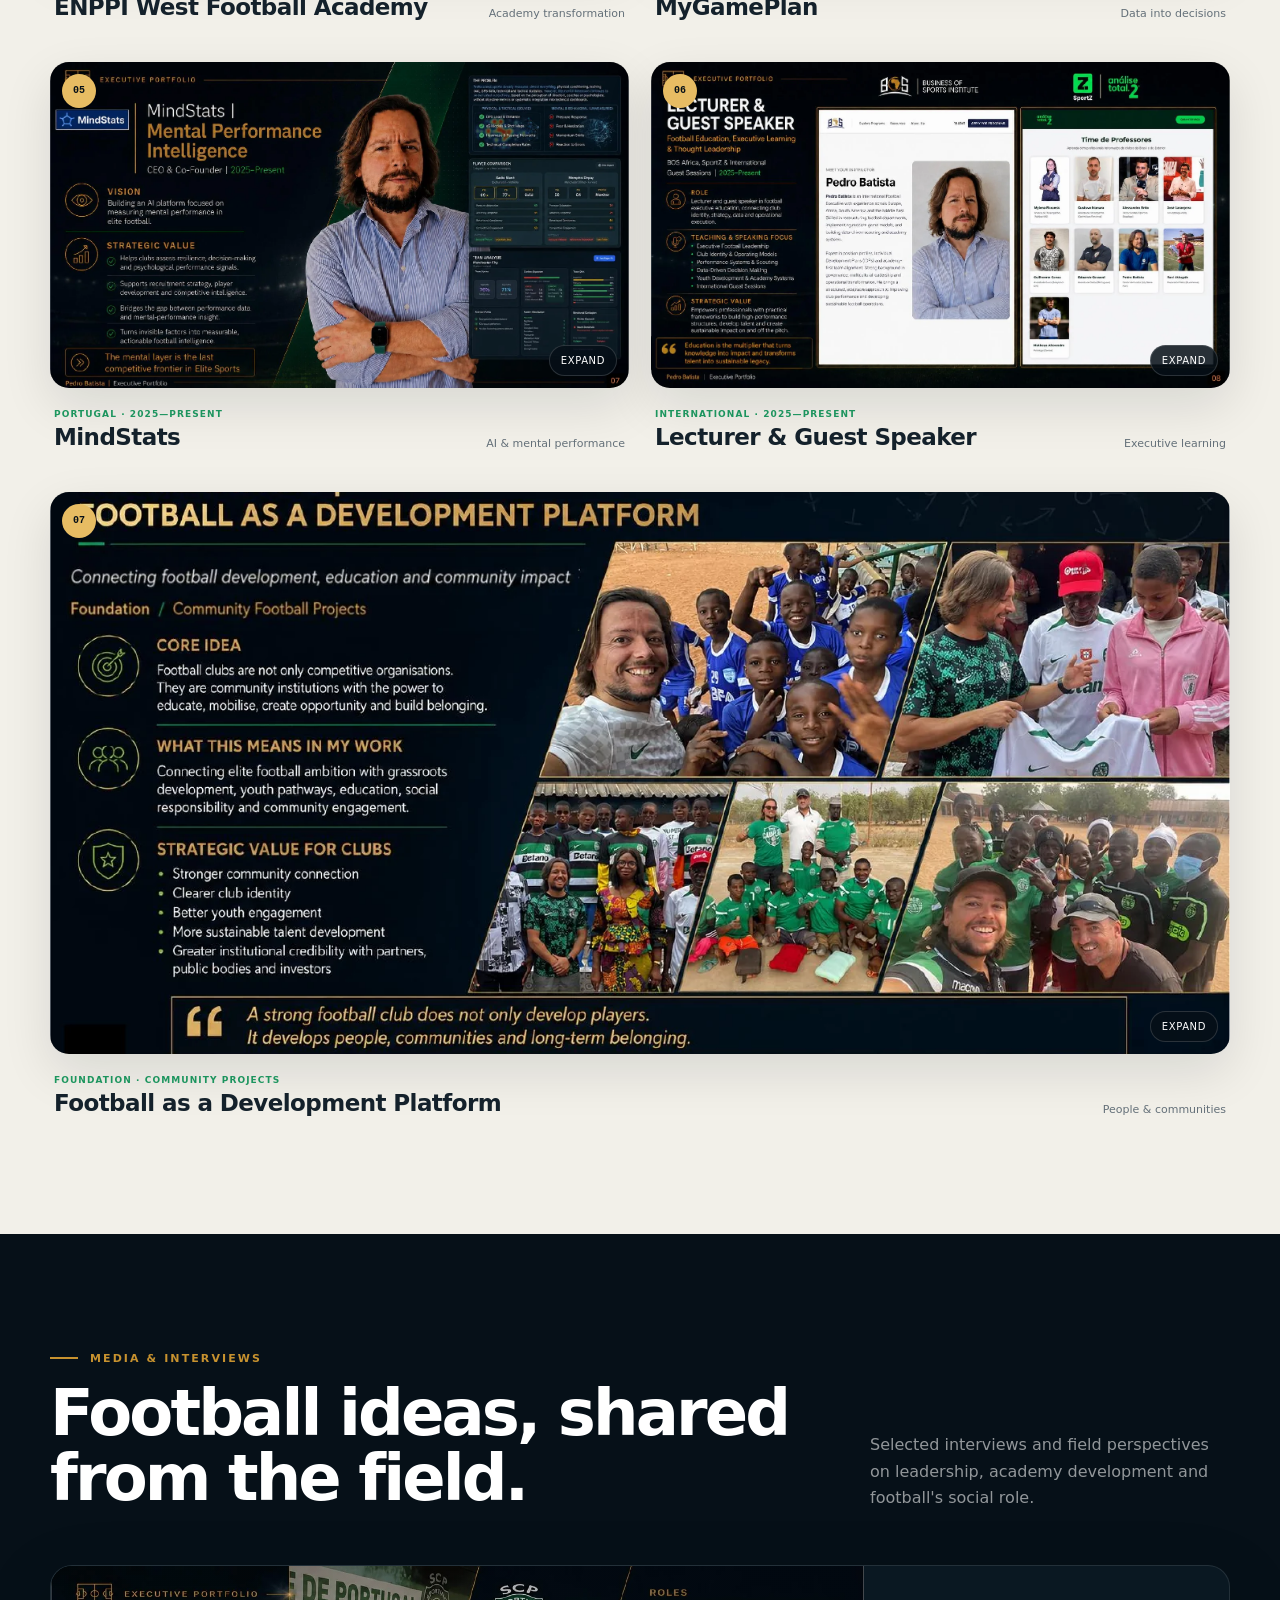
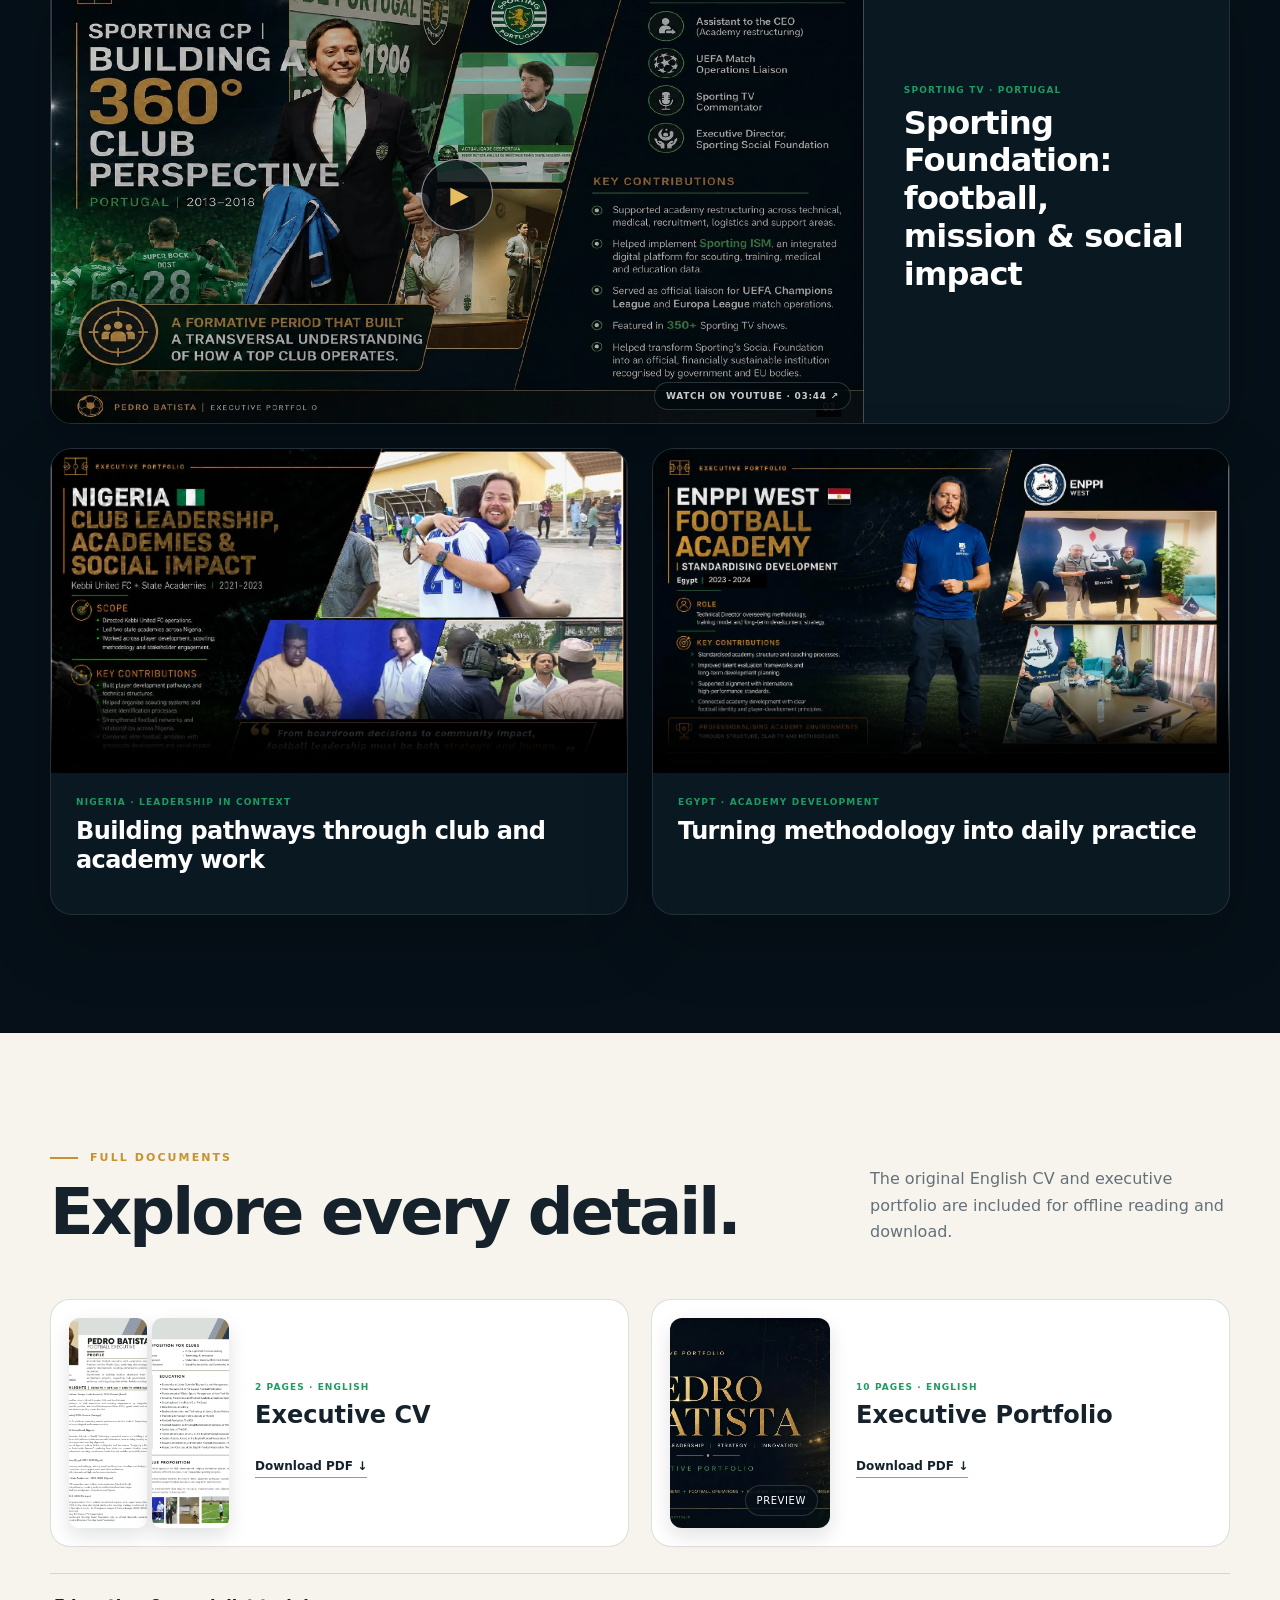
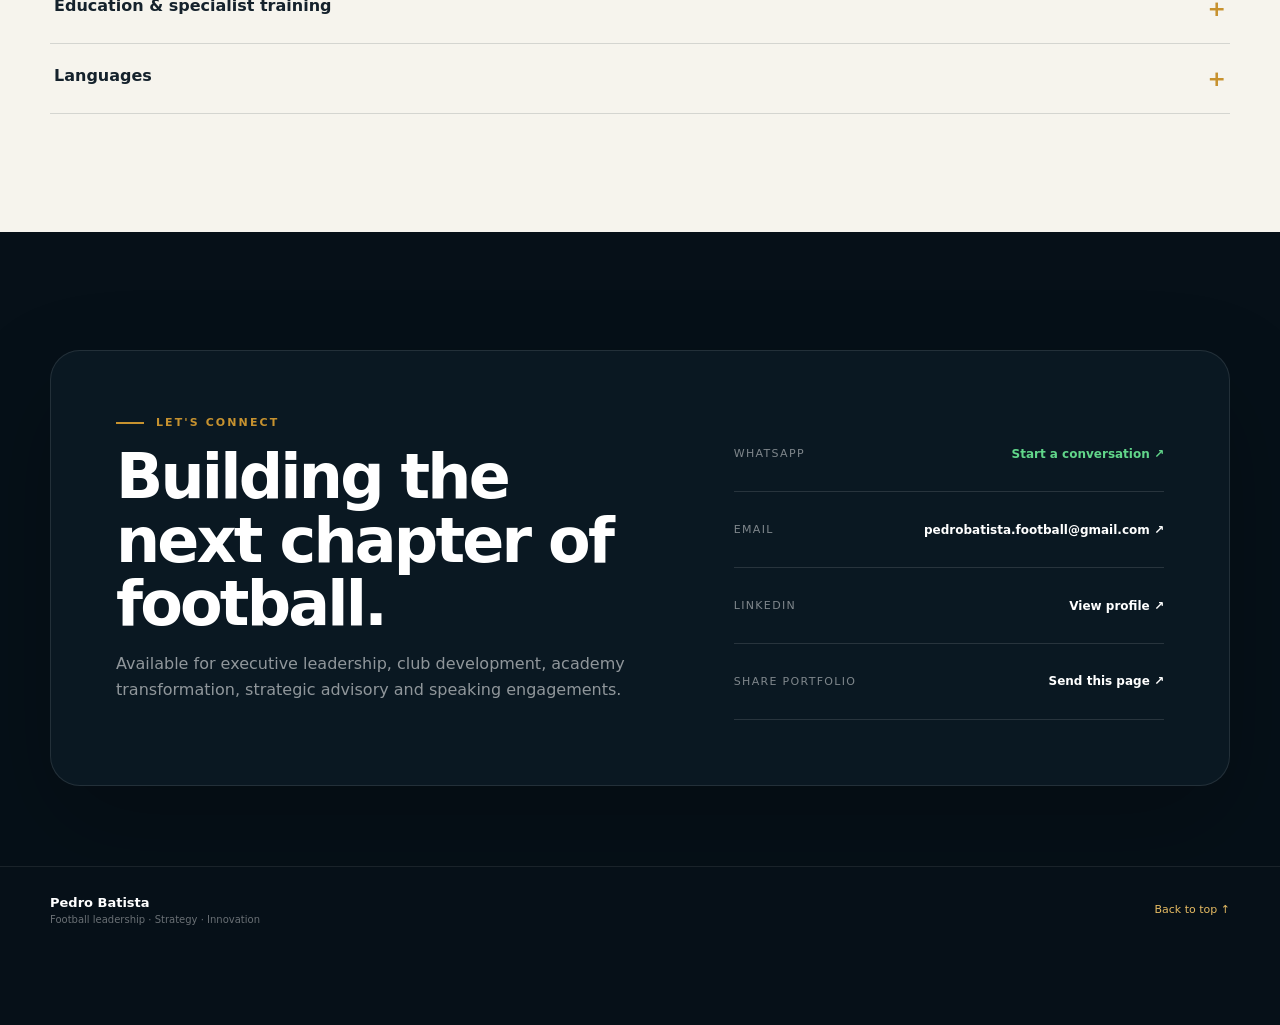
==== commit 83dd544a: "Add bilingual executive vision section" ====
--- a/index.html
+++ b/index.html
@@ -15,7 +15,7 @@
   <link rel="canonical" href="https://pedrocb1906.github.io/pedro-batista-portfolio/">
   <link rel="manifest" href="manifest.webmanifest">
   <link rel="icon" href="assets/images/icon.svg" type="image/svg+xml">
-  <link rel="stylesheet" href="styles.css?v=4">
+  <link rel="stylesheet" href="styles.css?v=6">
 </head>
 <body>
   <a class="skip-link" href="#main">Skip to content</a>
@@ -26,17 +26,25 @@
         <span class="brand-mark" aria-hidden="true">PB</span>
         <span><strong>Pedro Batista</strong><small>Football Executive</small></span>
       </a>
-      <button class="menu-toggle" type="button" aria-expanded="false" aria-controls="site-nav" aria-label="Open menu">
-        <span></span><span></span>
-      </button>
-      <nav class="site-nav" id="site-nav" aria-label="Main navigation">
-        <a href="#profile">Profile</a>
-        <a href="#journey">Journey</a>
-        <a href="#work">Portfolio</a>
-        <a href="#media">Media</a>
-        <a href="#contact">Contact</a>
-        <button class="share-small" type="button" data-share>Share</button>
-      </nav>
+      <div class="header-actions">
+        <nav class="site-nav" id="site-nav" aria-label="Main navigation">
+          <a href="#profile">Profile</a>
+          <a href="#vision">Vision</a>
+          <a href="#journey">Journey</a>
+          <a href="#work">Portfolio</a>
+          <a href="#media">Media</a>
+          <a href="#contact">Contact</a>
+          <button class="share-small" type="button" data-share>Share</button>
+        </nav>
+        <div class="language-switcher" role="group" aria-label="Choose language">
+          <button type="button" data-language="en" aria-pressed="true">EN</button>
+          <span aria-hidden="true">|</span>
+          <button type="button" data-language="pt" aria-pressed="false">PT</button>
+        </div>
+        <button class="menu-toggle" type="button" aria-expanded="false" aria-controls="site-nav" aria-label="Open menu">
+          <span></span><span></span>
+        </button>
+      </div>
     </div>
   </header>
 
@@ -104,6 +112,41 @@
       </div>
     </section>
 
+    <section class="section vision-section" id="vision">
+      <div class="shell">
+        <div class="vision-intro reveal">
+          <p class="eyebrow"><span></span> Executive vision</p>
+          <h2>From identity to action.</h2>
+          <p class="vision-positioning">The ability to build. The knowledge to execute. The leadership to integrate.</p>
+          <div class="vision-manifesto">
+            <p>I believe sustainable success begins with a clear club identity: an honest understanding of what the institution represents, how it wants to compete and the value it wants to create for players, supporters and its community.</p>
+            <p>My experience allows me to build and implement the structures behind that ambition, from the game model and positional profiles to individual development, academy pathways, recruitment, analysis and technology. My greatest value, however, is connecting those areas through leadership, clear accountability and a shared direction.</p>
+            <p>A strong football organisation does not depend on one coach, one transfer window or one season. It creates continuity without becoming rigid, gives specialists the conditions to excel and turns knowledge into better decisions across the whole club.</p>
+          </div>
+        </div>
+
+        <div class="vision-flow reveal" aria-label="From club identity to sustainable performance">
+          <span>Club identity</span><i aria-hidden="true">→</i><span>Game model</span><i aria-hidden="true">→</i><span>Profiles</span><i aria-hidden="true">→</i><span>Development</span><i aria-hidden="true">→</i><span>Recruitment</span><i aria-hidden="true">→</i><span>Performance</span>
+        </div>
+
+        <div class="vision-pillars">
+          <article class="vision-card reveal"><b>01</b><h3>Identity &amp; Direction</h3><p>Define who the club is, what it stands for and where it is going. Identity should guide sporting decisions and give supporters a team they can understand and recognise.</p></article>
+          <article class="vision-card reveal"><b>02</b><h3>Integrated Leadership</h3><p>Connect the first team, academy, scouting, performance, medical, operations and management around shared priorities, clear responsibilities and open communication.</p></article>
+          <article class="vision-card reveal"><b>03</b><h3>A Club Game Model</h3><p>Translate identity, competitive objectives and league context into a flexible football framework that gives direction beyond any individual coach.</p></article>
+          <article class="vision-card reveal"><b>04</b><h3>Profiles &amp; Recruitment</h3><p>Turn the game model into positional requirements. Recruit players and coaches for their fit, contribution and potential, combining observation, context and evidence.</p></article>
+          <article class="vision-card reveal"><b>05</b><h3>Individual Development</h3><p>Give every player a clear development plan with relevant objectives, regular feedback and shared ownership, from academy prospects to first-team professionals.</p></article>
+          <article class="vision-card reveal"><b>06</b><h3>Academy Pathways</h3><p>Treat youth development as a strategic pillar of the club. Align principles, profiles and transition plans so talent can progress naturally towards professional football.</p></article>
+          <article class="vision-card reveal"><b>07</b><h3>Evidence &amp; Technology</h3><p>Use data and technology to make the club's own principles measurable, improve understanding, challenge assumptions and support faster, better-informed decisions.</p></article>
+          <article class="vision-card reveal"><b>08</b><h3>Sustainability &amp; Connection</h3><p>Link sporting performance to financial discipline, asset development and social relevance, strengthening the relationship between the club, its supporters and its community.</p></article>
+        </div>
+
+        <div class="vision-closing reveal">
+          <p>My role is to set the direction, build where needed, understand the detail and lead the people who turn strategy into daily performance.</p>
+          <strong>Direction to align. Knowledge to execute. Leadership to progress.</strong>
+        </div>
+      </div>
+    </section>
+
     <section class="section journey-section" id="journey">
       <div class="shell">
         <div class="section-heading split-heading reveal">
@@ -271,26 +314,6 @@
             </div>
           </article>
         </div>
-      </div>
-    </section>
-
-    <section class="section philosophy-section">
-      <div class="shell philosophy-grid">
-        <div class="philosophy-copy reveal">
-          <p class="eyebrow"><span></span> Operating philosophy</p>
-          <h2>Identity. Structure. Alignment. Progress.</h2>
-          <blockquote>“I bring a strategic and practical approach to club development, turning vision into structure, alignment and long-term sporting progress.”</blockquote>
-          <ul>
-            <li>Build football structures from the ground up</li>
-            <li>Lead multicultural club and academy projects</li>
-            <li>Connect governance, talent pathways and data</li>
-            <li>Translate strategic vision into practical operations</li>
-          </ul>
-        </div>
-        <button class="philosophy-visual image-button reveal" type="button" data-lightbox="assets/slides/slide-10.webp" data-caption="Executive Operating Philosophy">
-          <img src="assets/slides/slide-10.webp" alt="Pedro Batista's executive operating philosophy" width="1467" height="825" loading="lazy">
-          <span class="zoom-cue" aria-hidden="true">View full screen</span>
-        </button>
       </div>
     </section>
 
@@ -351,8 +374,8 @@
 
   <nav class="mobile-nav" aria-label="Mobile navigation">
     <a href="#home"><span aria-hidden="true">⌂</span>Home</a>
+    <a href="#vision"><span aria-hidden="true">◎</span>Vision</a>
     <a href="#work"><span aria-hidden="true">◇</span>Work</a>
-    <a href="#media"><span aria-hidden="true">▶</span>Media</a>
     <a href="#contact"><span aria-hidden="true">✦</span>Contact</a>
   </nav>
 
@@ -365,6 +388,7 @@
   </dialog>
 
   <div class="toast" role="status" aria-live="polite"></div>
-  <script src="app.js?v=5" defer></script>
+  <script src="translations.js?v=1" defer></script>
+  <script src="app.js?v=6" defer></script>
 </body>
 </html>
--- a/styles.css
+++ b/styles.css
@@ -27,15 +27,20 @@
 
 .site-header { position: fixed; inset: 0 0 auto; z-index: 50; height: 78px; color: white; background: rgba(6, 16, 24, .72); border-bottom: 1px solid rgba(255,255,255,.09); backdrop-filter: blur(18px); }
 .header-inner { height: 100%; display: flex; align-items: center; justify-content: space-between; }
+.header-actions { display: flex; align-items: center; gap: 18px; }
 .brand { display: inline-flex; align-items: center; gap: 12px; text-decoration: none; }
 .brand-mark { width: 38px; height: 38px; display: grid; place-items: center; border: 1px solid rgba(231,188,99,.6); color: var(--gold-light); font: 800 12px/1 ui-monospace, monospace; letter-spacing: .08em; }
 .brand strong, .brand small { display: block; }
 .brand strong { font-size: 14px; letter-spacing: .04em; }
 .brand small { color: rgba(255,255,255,.6); font-size: 10px; text-transform: uppercase; letter-spacing: .16em; margin-top: 3px; }
-.site-nav { display: flex; align-items: center; gap: 28px; }
+.site-nav { display: flex; align-items: center; gap: 20px; }
 .site-nav a { text-decoration: none; font-size: 13px; color: rgba(255,255,255,.76); transition: color .2s; }
 .site-nav a:hover { color: white; }
 .share-small { border: 1px solid rgba(255,255,255,.2); background: transparent; color: white; padding: 10px 16px; border-radius: 100px; cursor: pointer; }
+.language-switcher { display: inline-flex; align-items: center; gap: 6px; color: rgba(255,255,255,.32); padding-left: 2px; }
+.language-switcher button { border: 0; background: transparent; color: rgba(255,255,255,.48); padding: 7px 3px; cursor: pointer; font-size: 10px; font-weight: 850; letter-spacing: .1em; }
+.language-switcher button[aria-pressed="true"] { color: var(--gold-light); }
+.language-switcher button:focus-visible { outline: 2px solid var(--gold-light); outline-offset: 3px; border-radius: 3px; }
 .menu-toggle { display: none; width: 44px; height: 44px; border: 0; background: transparent; position: relative; }
 .menu-toggle span { position: absolute; width: 22px; height: 1px; left: 11px; background: white; transition: transform .2s, top .2s; }
 .menu-toggle span:first-child { top: 17px; }.menu-toggle span:last-child { top: 25px; }
@@ -92,6 +97,27 @@
 .pillars b { display: block; color: var(--gold); font-size: 9px; letter-spacing: .1em; margin-bottom: 4px; }
 .zoom-cue { position: absolute; right: 12px; bottom: 12px; background: rgba(6,16,24,.86); color: white; border: 1px solid rgba(255,255,255,.15); padding: 9px 11px; border-radius: 100px; font-size: 10px; letter-spacing: .06em; text-transform: uppercase; }
 
+.vision-section { background: #f6f3e9; border-top: 1px solid rgba(199,146,47,.22); }
+.vision-intro { display: grid; grid-template-columns: minmax(0,.82fr) minmax(0,1.18fr); column-gap: 80px; }
+.vision-intro .eyebrow, .vision-intro h2, .vision-positioning { grid-column: 1; }
+.vision-intro h2 { margin: 18px 0 20px; font-size: clamp(48px, 6vw, 78px); line-height: .98; letter-spacing: -.055em; }
+.vision-positioning { margin: 0; max-width: 500px; color: var(--green); font-size: 15px; font-weight: 800; line-height: 1.55; }
+.vision-manifesto { grid-column: 2; grid-row: 1 / span 3; align-self: end; }
+.vision-manifesto p { margin: 0 0 16px; color: #4f5b63; font-size: 15px; line-height: 1.75; }
+.vision-manifesto p:first-child { color: var(--text); font-size: 19px; line-height: 1.55; letter-spacing: -.015em; }
+.vision-flow { display: flex; align-items: center; justify-content: space-between; gap: 13px; margin: 62px 0 26px; padding: 20px 24px; border-radius: 16px; background: var(--ink); color: white; overflow-x: auto; scrollbar-width: none; }
+.vision-flow::-webkit-scrollbar { display: none; }
+.vision-flow span { flex: 0 0 auto; font-size: 10px; font-weight: 850; letter-spacing: .11em; text-transform: uppercase; }
+.vision-flow i { flex: 0 0 auto; color: var(--gold-light); font-style: normal; }
+.vision-pillars { display: grid; grid-template-columns: repeat(4,1fr); gap: 13px; }
+.vision-card { min-height: 245px; display: flex; flex-direction: column; padding: 25px 23px; border: 1px solid var(--line); border-radius: 18px; background: rgba(255,255,255,.6); }
+.vision-card b { color: var(--gold); font: 800 10px/1 ui-monospace, monospace; letter-spacing: .12em; }
+.vision-card h3 { margin: auto 0 13px; max-width: 190px; font-size: 20px; line-height: 1.1; letter-spacing: -.025em; }
+.vision-card p { margin: 0; color: var(--muted); font-size: 12px; line-height: 1.62; }
+.vision-closing { display: grid; grid-template-columns: 1fr 1fr; gap: 50px; align-items: center; margin-top: 26px; padding: 30px 34px; border-radius: 18px; background: #dedbd0; }
+.vision-closing p { margin: 0; color: #45525a; font-size: 14px; line-height: 1.65; }
+.vision-closing strong { color: var(--ink); font-size: clamp(21px,2.5vw,31px); line-height: 1.18; letter-spacing: -.03em; }
+
 .journey-section { background: var(--ink); color: white; }
 .journey-section .split-heading > p { color: rgba(255,255,255,.55); }
 .timeline { border-top: 1px solid rgba(255,255,255,.12); }
@@ -208,6 +234,9 @@
   .hero { min-height: auto; }
   .hero-grid { gap: 50px; }
   .profile-grid, .philosophy-grid { gap: 42px; }
+  .vision-intro { grid-template-columns: 1fr; gap: 28px; }
+  .vision-manifesto { grid-column: 1; grid-row: auto; }
+  .vision-pillars { grid-template-columns: 1fr 1fr; }
   .contact-card { gap: 35px; }
   .split-heading { align-items: start; flex-direction: column; gap: 18px; }
   .site-nav { position: fixed; inset: 78px 0 auto; padding: 28px 20px 34px; background: rgba(6,16,24,.98); flex-direction: column; align-items: stretch; gap: 0; transform: translateY(-120%); transition: transform .28s ease; border-bottom: 1px solid rgba(255,255,255,.12); }
@@ -242,6 +271,13 @@
   .section-heading { margin-bottom: 38px; }
   .section-heading h2, .philosophy-copy h2, .contact-card h2 { font-size: 40px; }
   .profile-copy .lead { font-size: 22px; }
+  .vision-intro h2 { font-size: 48px; }
+  .vision-manifesto p:first-child { font-size: 17px; }
+  .vision-flow { justify-content: flex-start; margin-top: 42px; padding: 17px 18px; }
+  .vision-pillars { grid-template-columns: 1fr; }
+  .vision-card { min-height: 0; padding: 22px 20px; }
+  .vision-card h3 { margin: 28px 0 11px; max-width: none; }
+  .vision-closing { grid-template-columns: 1fr; gap: 22px; padding: 26px 22px; }
   .executive-portrait { width: min(43%, 158px); margin: 0 0 18px 18px; border-radius: 15px; }
   .pillars { display: flex; overflow-x: auto; margin-inline: -14px; padding: 0 14px 4px; scrollbar-width: none; }
   .pillars span { min-width: 150px; }
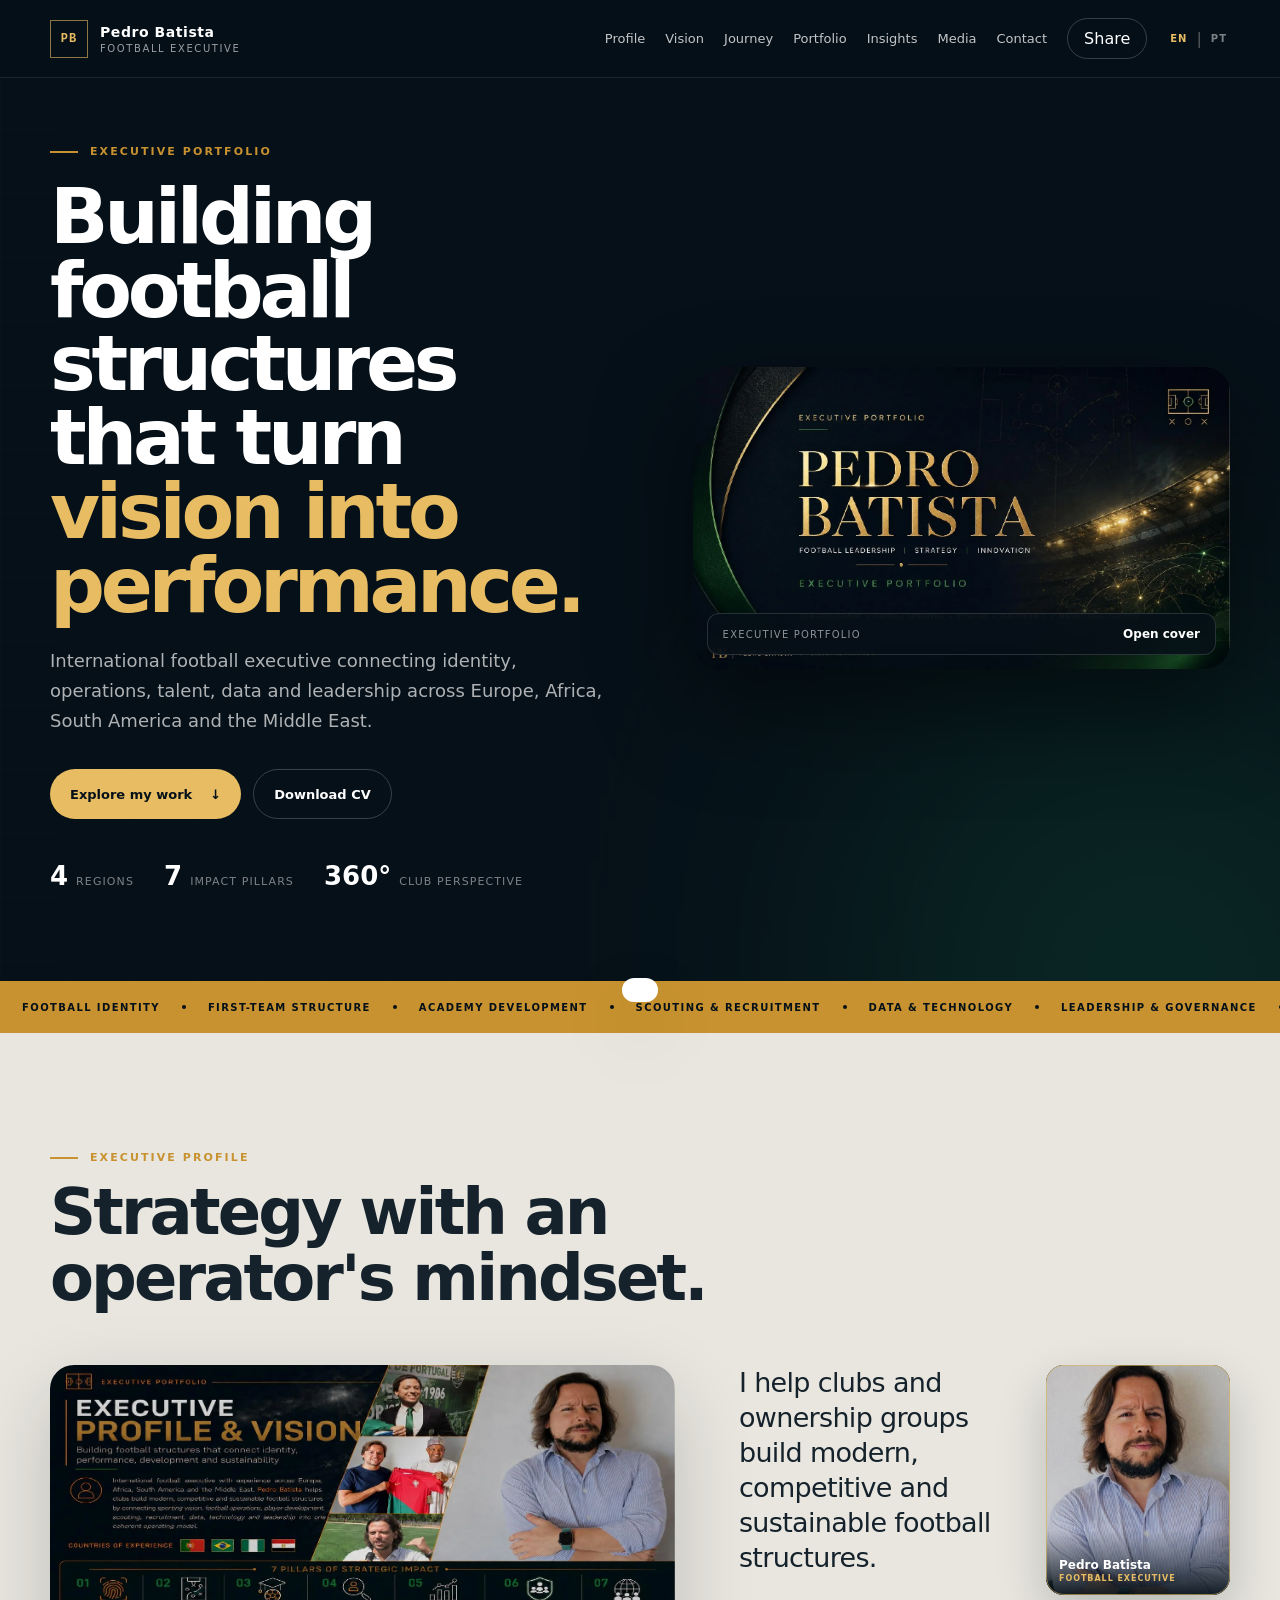
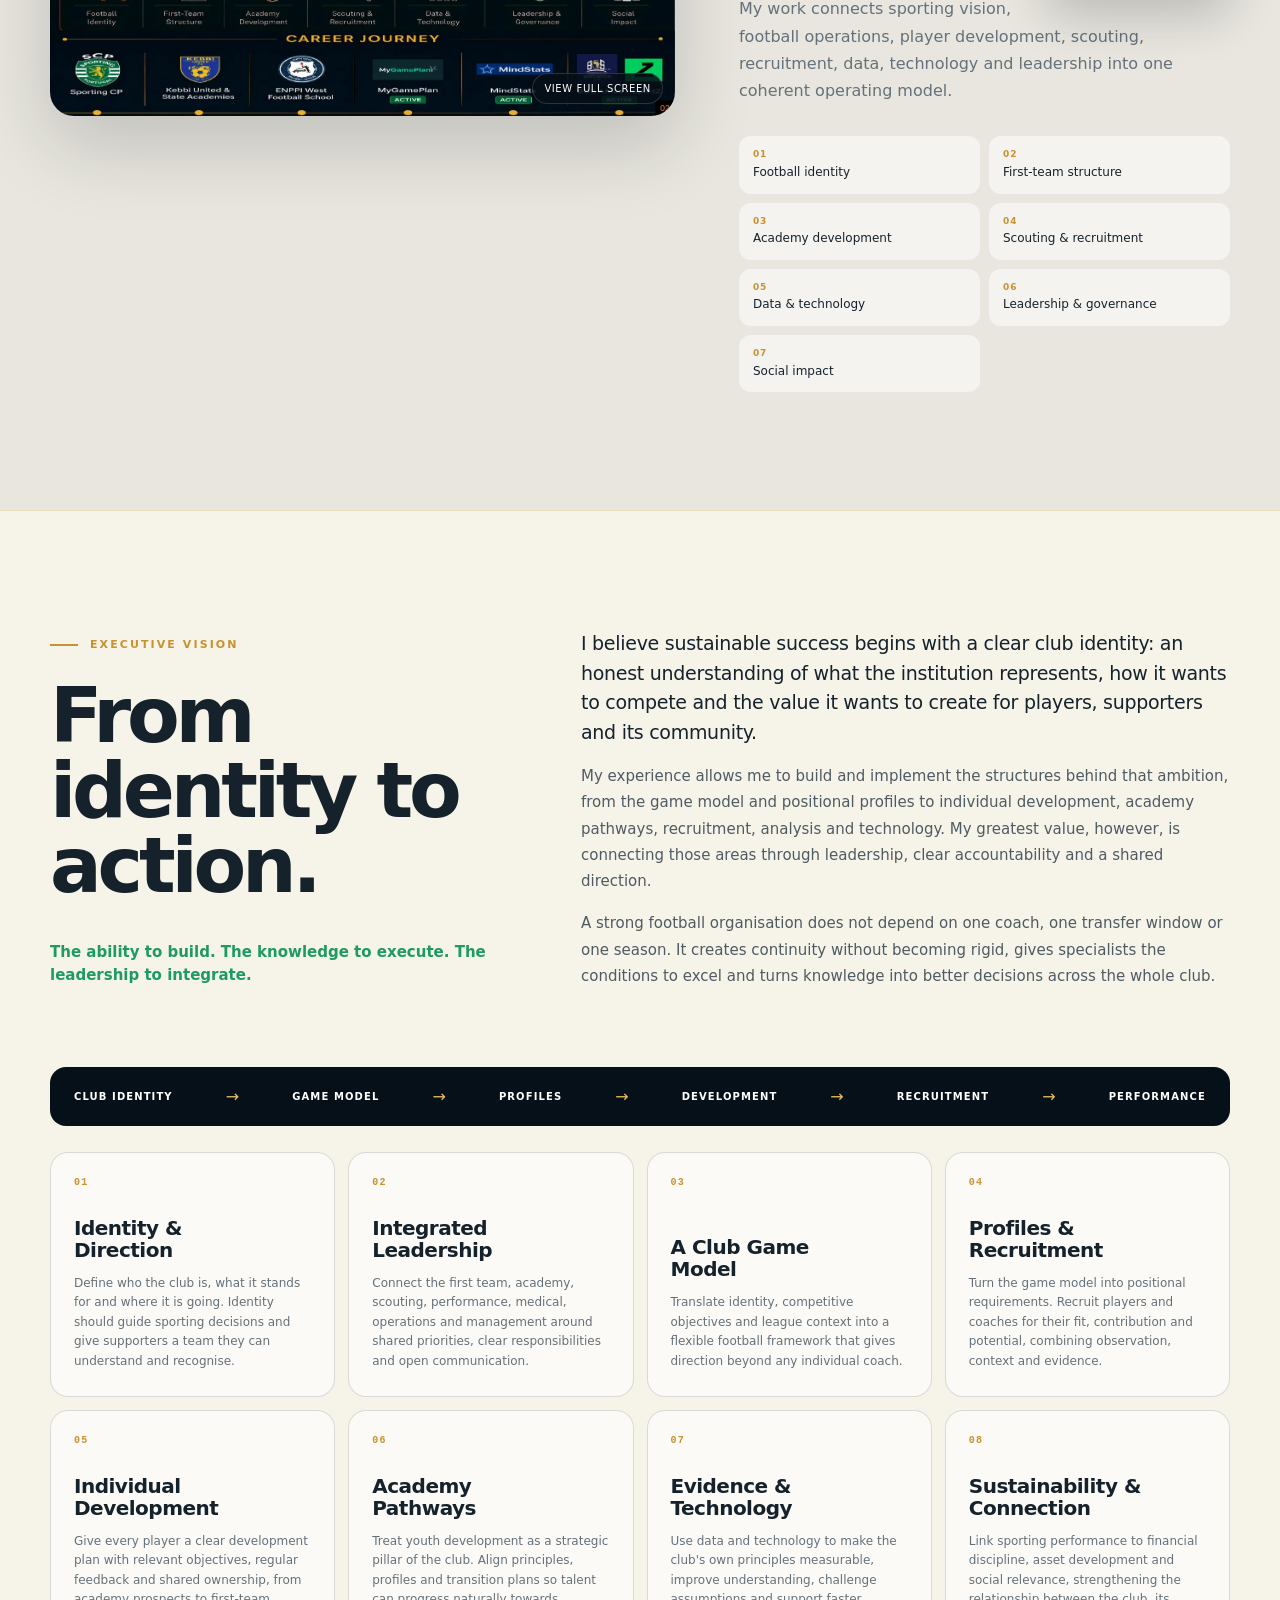
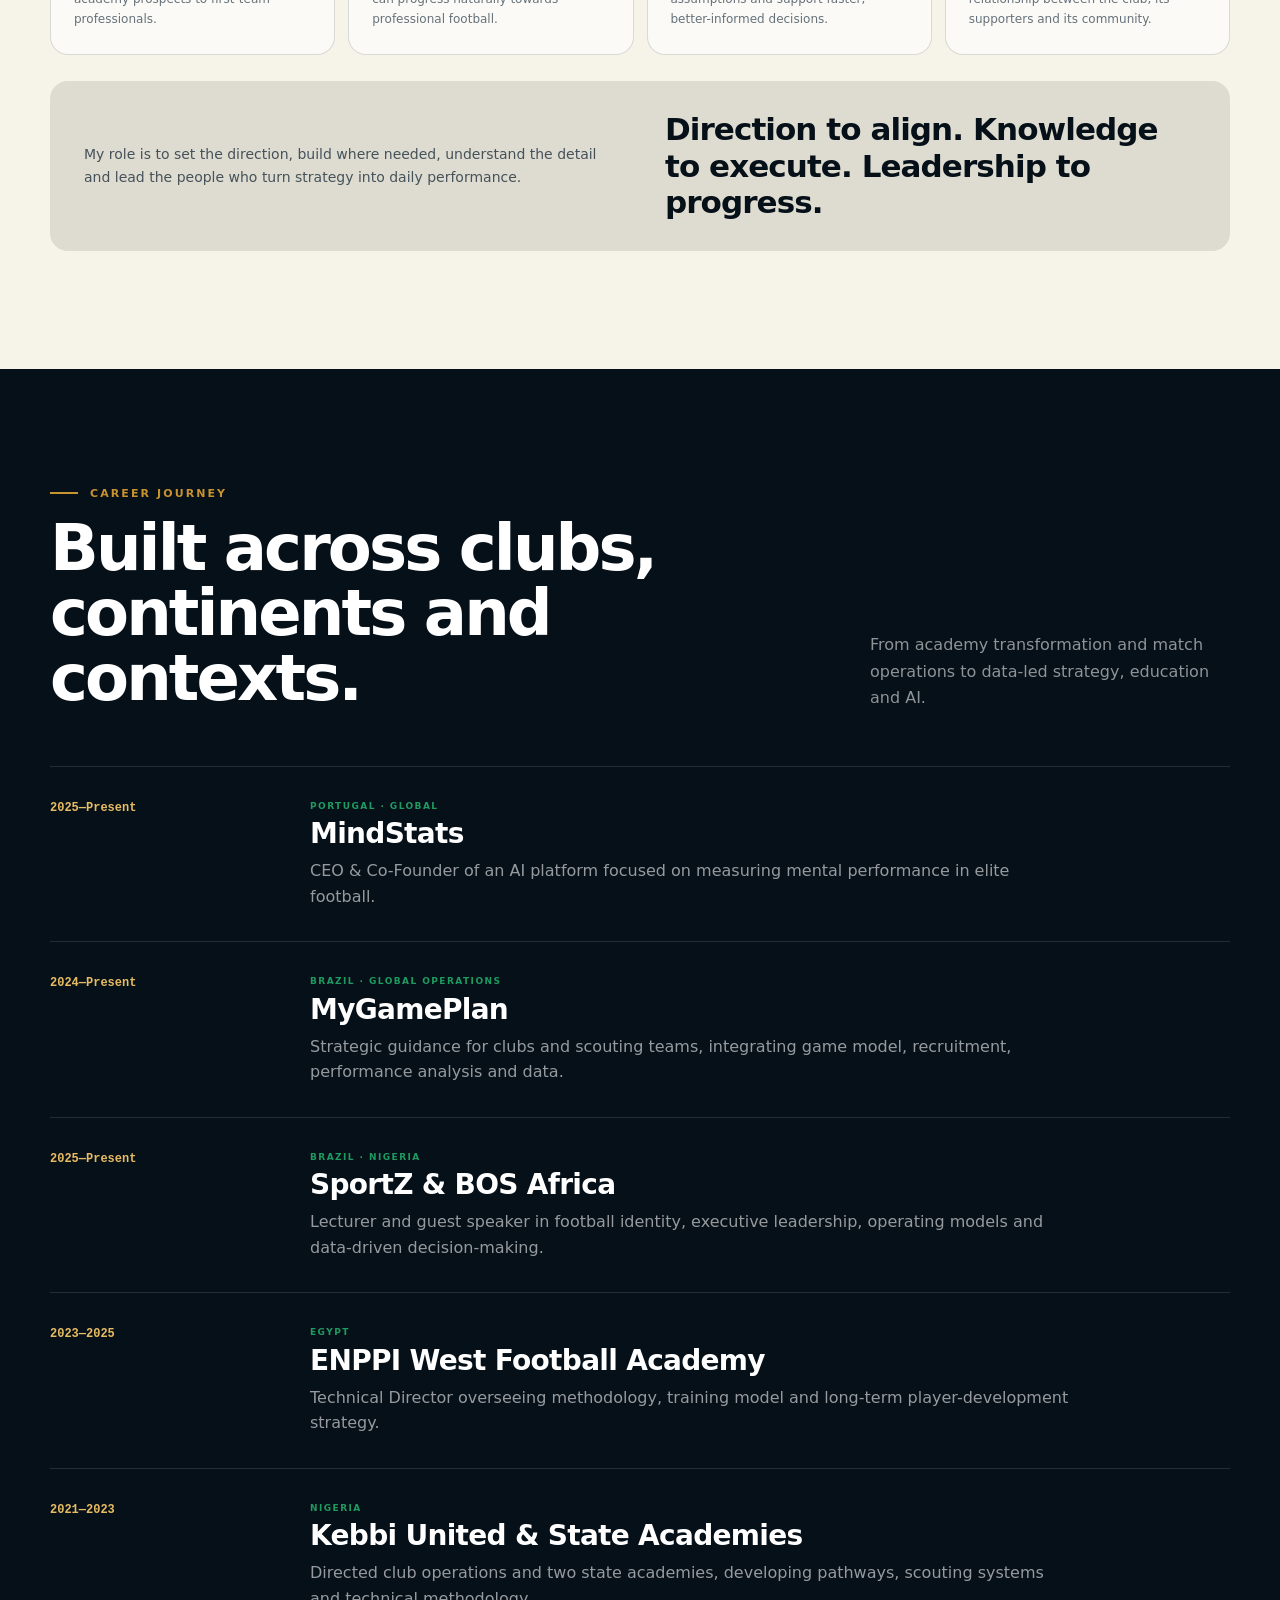
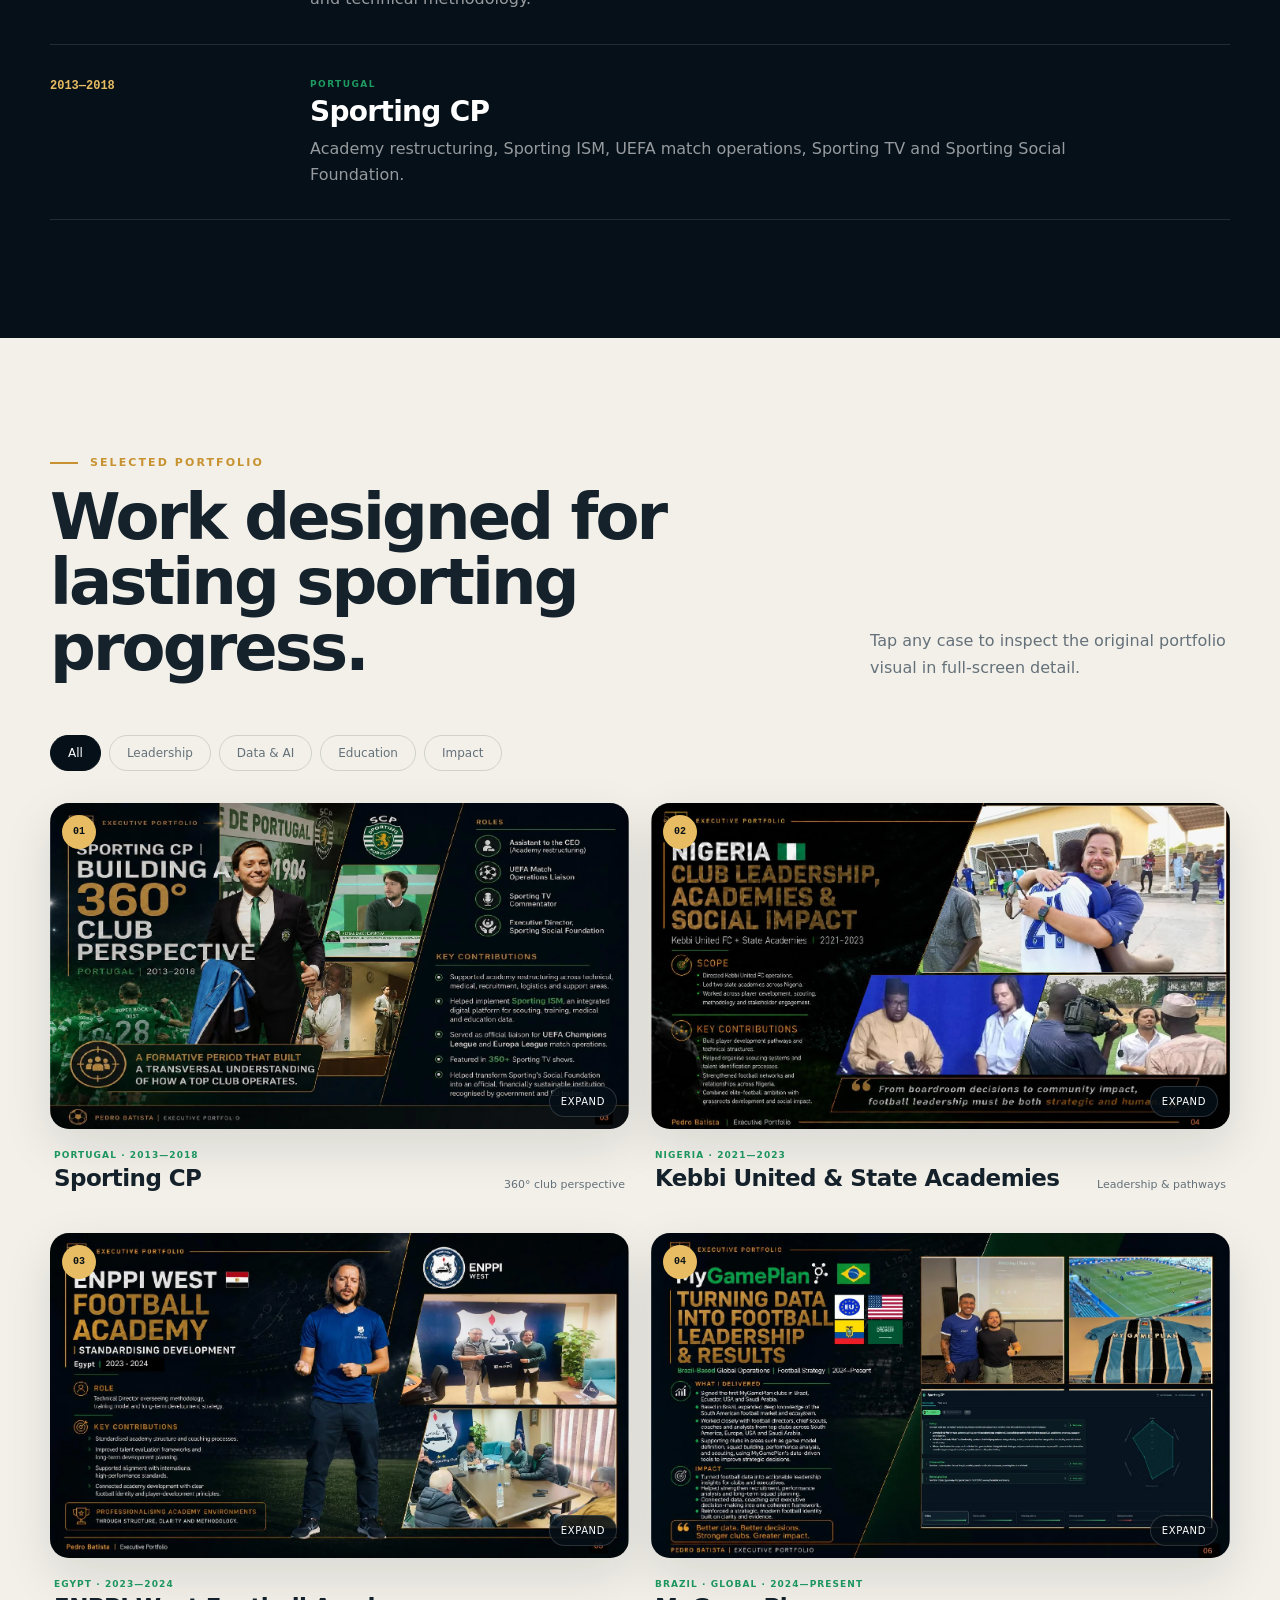
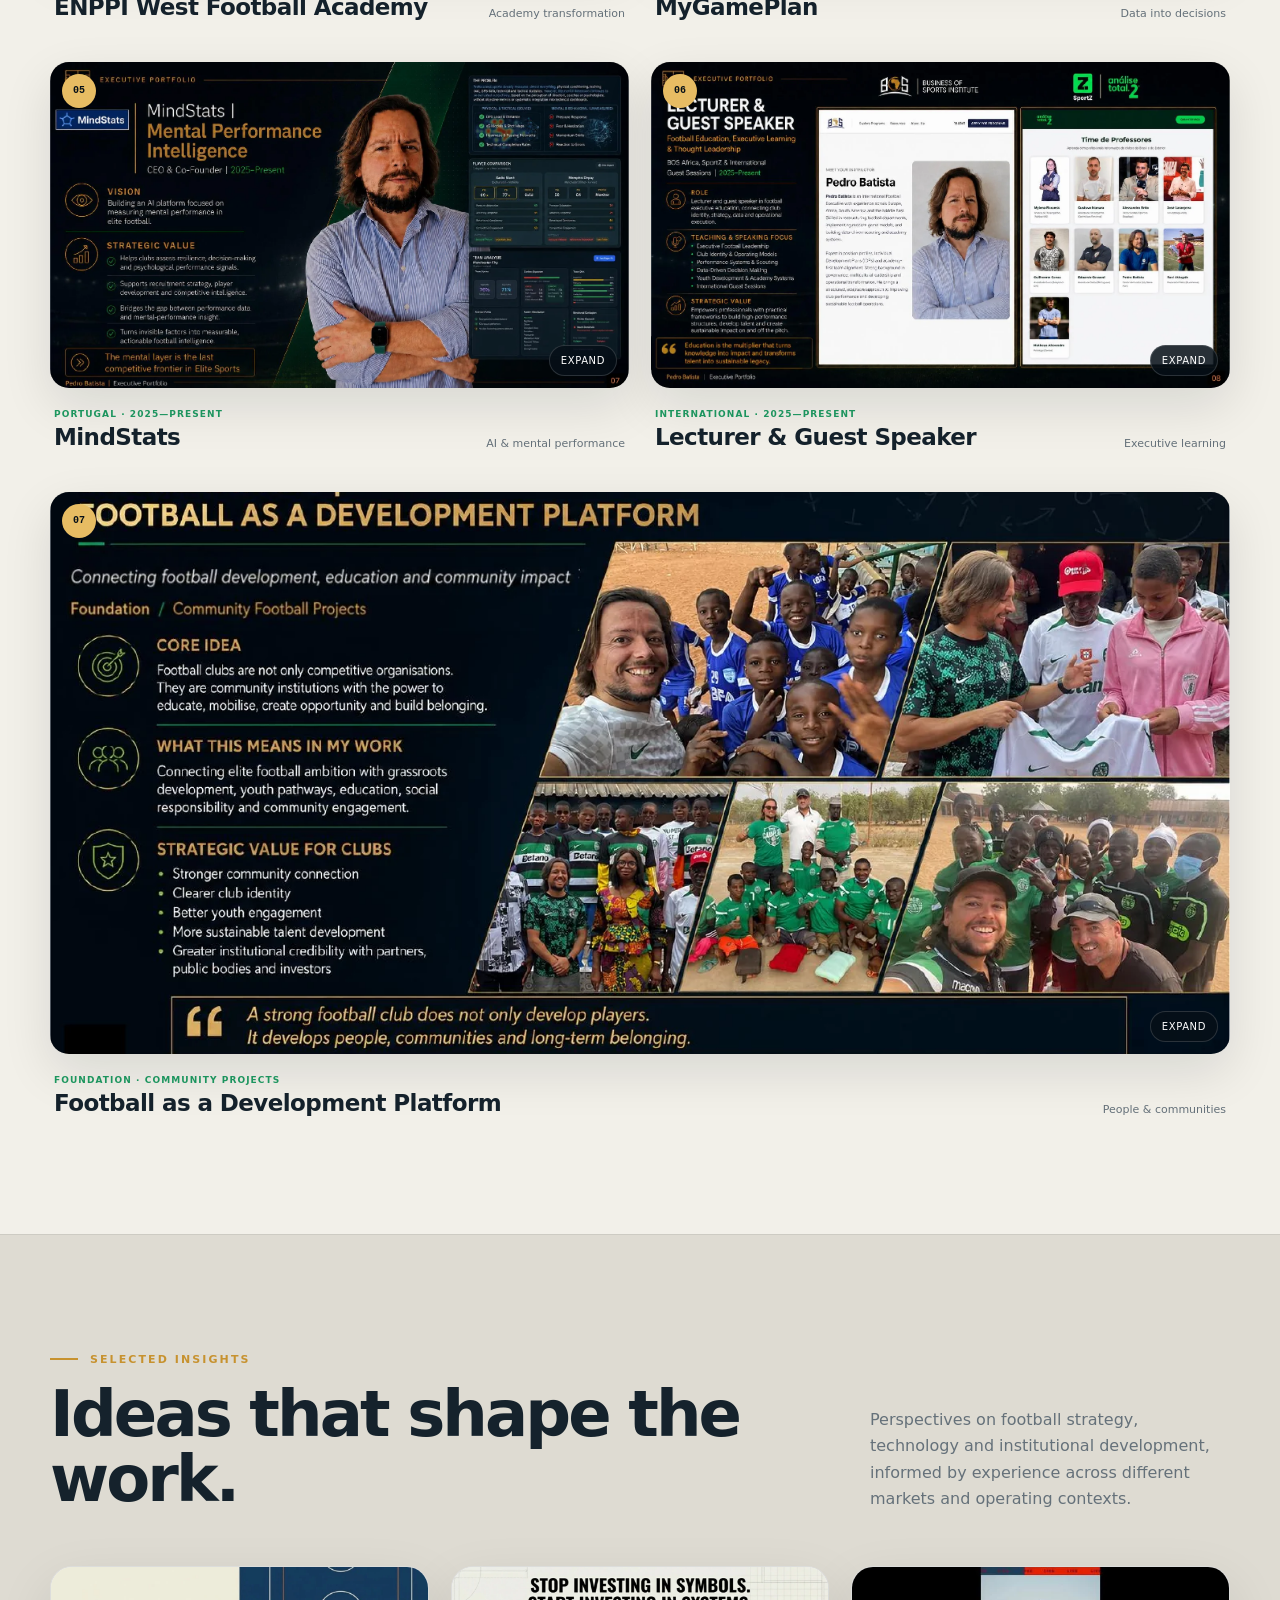
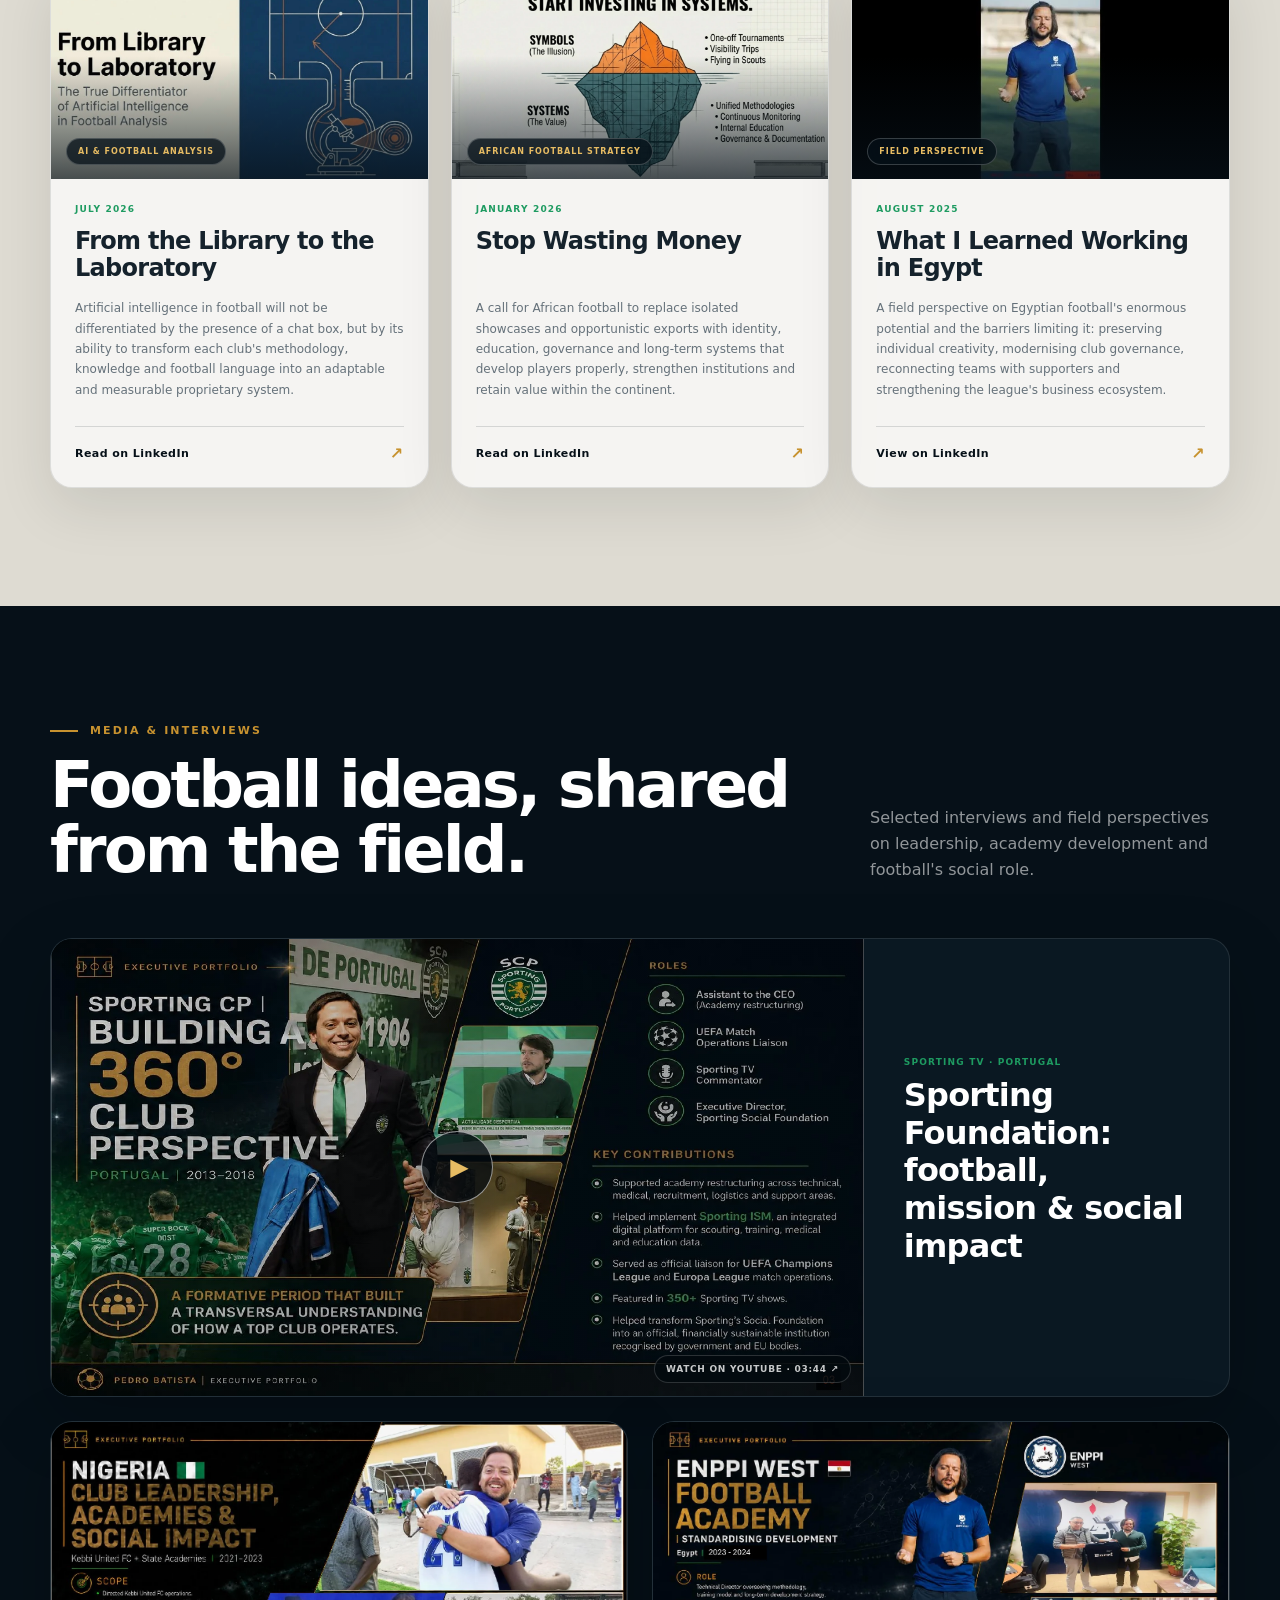
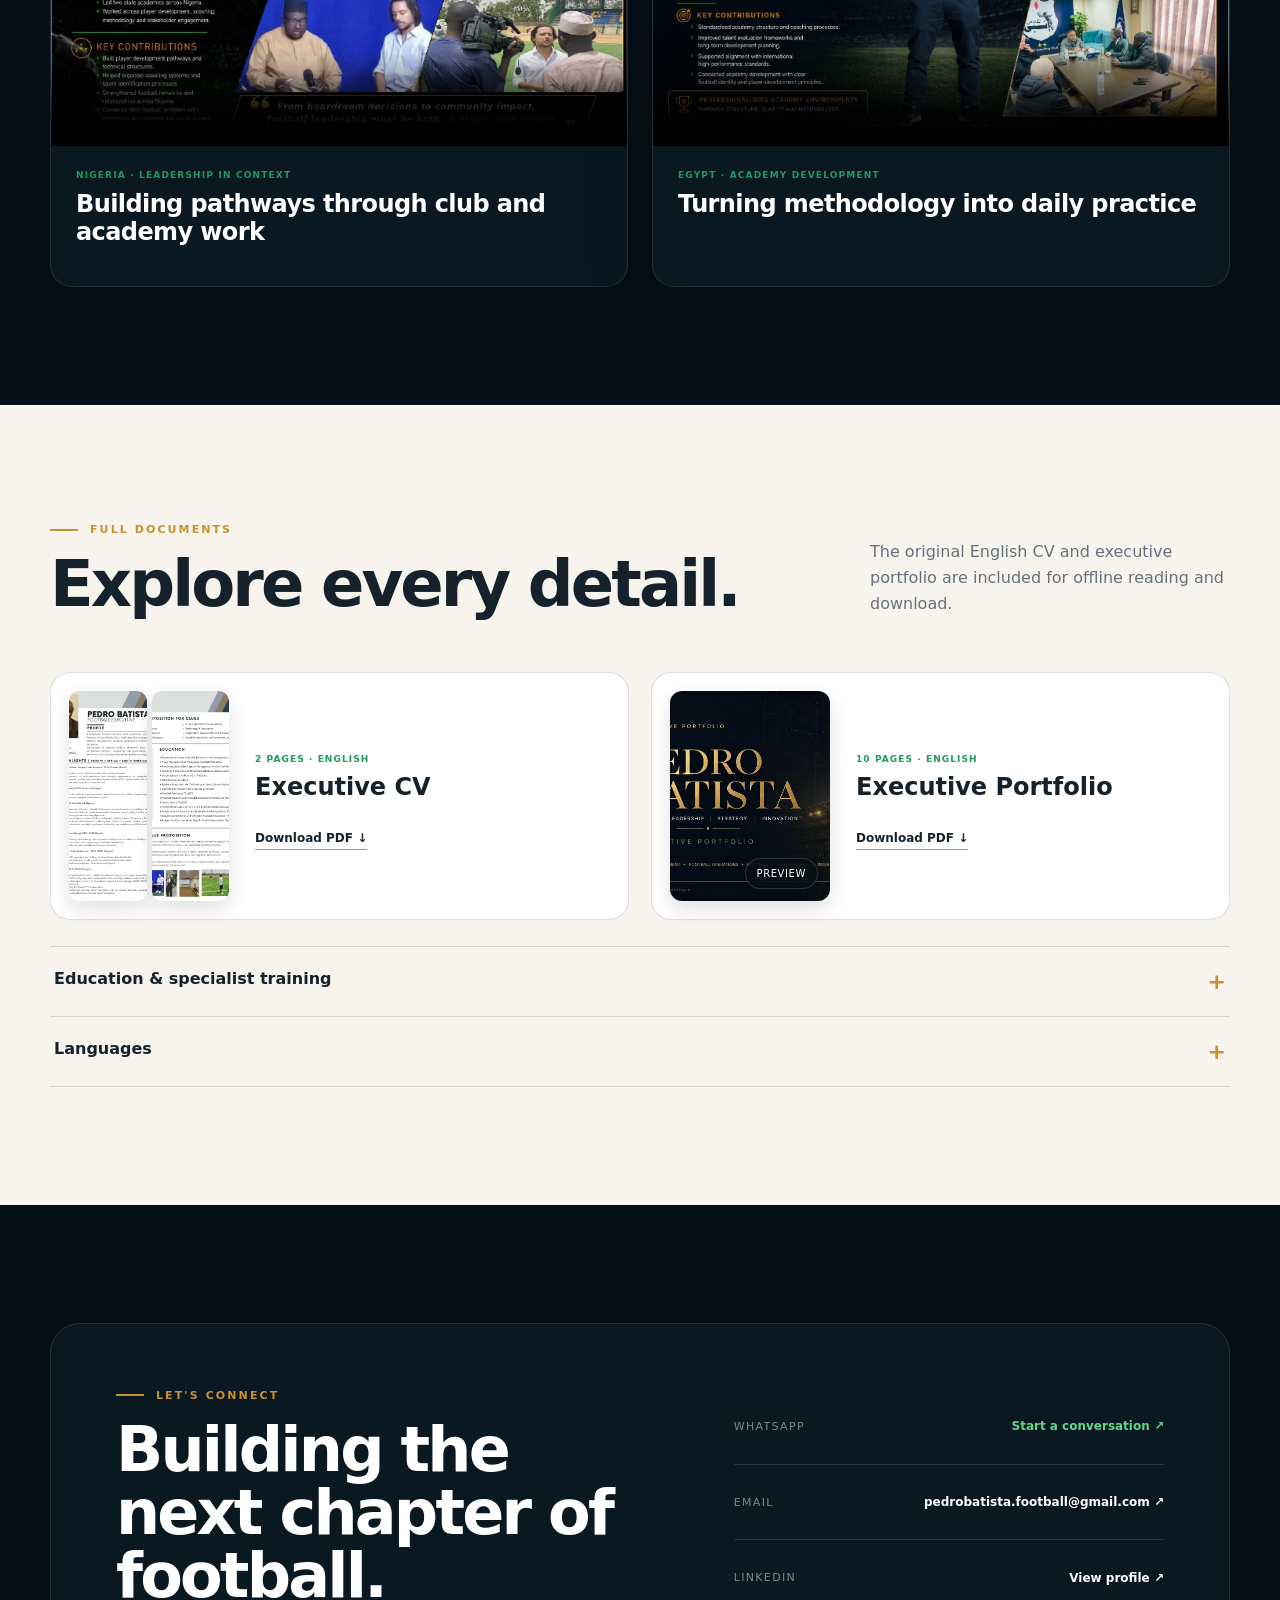
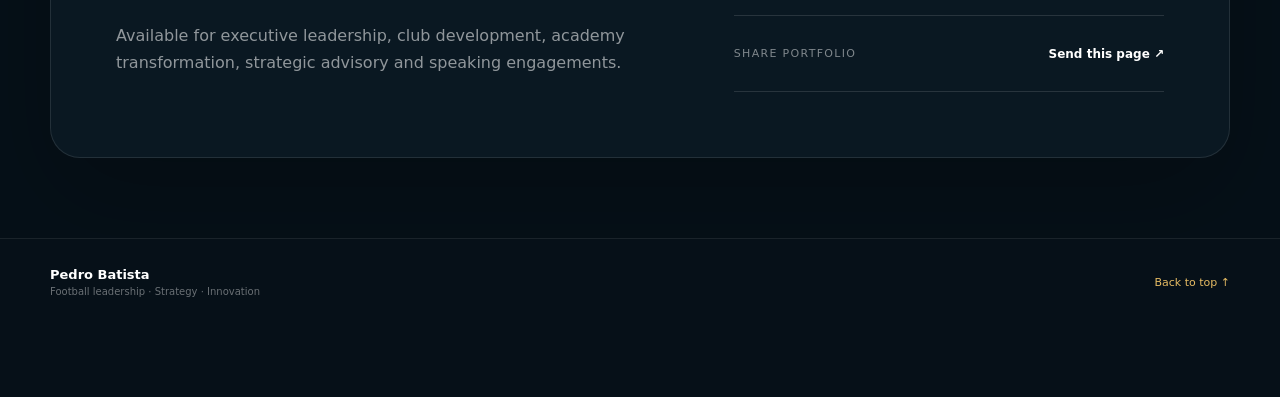
==== commit a9ee1913: "Add selected insights section" ====
--- a/index.html
+++ b/index.html
@@ -15,7 +15,7 @@
   <link rel="canonical" href="https://pedrocb1906.github.io/pedro-batista-portfolio/">
   <link rel="manifest" href="manifest.webmanifest">
   <link rel="icon" href="assets/images/icon.svg" type="image/svg+xml">
-  <link rel="stylesheet" href="styles.css?v=6">
+  <link rel="stylesheet" href="styles.css?v=7">
 </head>
 <body>
   <a class="skip-link" href="#main">Skip to content</a>
@@ -32,6 +32,7 @@
           <a href="#vision">Vision</a>
           <a href="#journey">Journey</a>
           <a href="#work">Portfolio</a>
+          <a href="#insights">Insights</a>
           <a href="#media">Media</a>
           <a href="#contact">Contact</a>
           <button class="share-small" type="button" data-share>Share</button>
@@ -263,6 +264,65 @@
       </div>
     </section>
 
+    <section class="section insights-section" id="insights">
+      <div class="shell">
+        <div class="section-heading split-heading reveal">
+          <div>
+            <p class="eyebrow"><span></span> Selected insights</p>
+            <h2>Ideas that shape the work.</h2>
+          </div>
+          <p>Perspectives on football strategy, technology and institutional development, informed by experience across different markets and operating contexts.</p>
+        </div>
+
+        <div class="insights-grid">
+          <article class="insight-card reveal">
+            <a href="https://www.linkedin.com/pulse/from-library-laboratory-what-really-differentiate-ai-football-pedro-ga05e/" target="_blank" rel="noopener" aria-label="Read From the Library to the Laboratory on LinkedIn">
+              <div class="insight-image">
+                <img src="assets/images/insights/ai-football-analysis.webp?v=2" alt="Original cover of From the Library to the Laboratory" width="1064" height="599" loading="lazy">
+                <span>AI &amp; Football Analysis</span>
+              </div>
+              <div class="insight-copy">
+                <p>July 2026</p>
+                <h3>From the Library to the Laboratory</h3>
+                <div>Artificial intelligence in football will not be differentiated by the presence of a chat box, but by its ability to transform each club's methodology, knowledge and football language into an adaptable and measurable proprietary system.</div>
+                <strong>Read on LinkedIn <span aria-hidden="true">↗</span></strong>
+              </div>
+            </a>
+          </article>
+
+          <article class="insight-card reveal">
+            <a href="https://www.linkedin.com/pulse/stop-wasting-money-why-african-football-must-break-free-pedro-batista-qpote/" target="_blank" rel="noopener" aria-label="Read Stop Wasting Money on LinkedIn">
+              <div class="insight-image">
+                <img src="assets/images/insights/african-football-systems.webp?v=2" alt="Original cover illustrating the shift from symbolic actions to football systems" width="1232" height="693" loading="lazy">
+                <span>African Football Strategy</span>
+              </div>
+              <div class="insight-copy">
+                <p>January 2026</p>
+                <h3>Stop Wasting Money</h3>
+                <div>A call for African football to replace isolated showcases and opportunistic exports with identity, education, governance and long-term systems that develop players properly, strengthen institutions and retain value within the continent.</div>
+                <strong>Read on LinkedIn <span aria-hidden="true">↗</span></strong>
+              </div>
+            </a>
+          </article>
+
+          <article class="insight-card reveal">
+            <a href="https://www.linkedin.com/posts/pedrocunhabatista_africanfootball-activity-7357034056586326016-vlFF" target="_blank" rel="noopener" aria-label="View What I Learned Working in Egypt on LinkedIn">
+              <div class="insight-image">
+                <img src="assets/images/insights/egypt-football-perspective.webp?v=2" alt="Pedro Batista speaking on the pitch in the original LinkedIn video" width="614" height="345" loading="lazy">
+                <span>Field Perspective</span>
+              </div>
+              <div class="insight-copy">
+                <p>August 2025</p>
+                <h3>What I Learned Working in Egypt</h3>
+                <div>A field perspective on Egyptian football's enormous potential and the barriers limiting it: preserving individual creativity, modernising club governance, reconnecting teams with supporters and strengthening the league's business ecosystem.</div>
+                <strong>View on LinkedIn <span aria-hidden="true">↗</span></strong>
+              </div>
+            </a>
+          </article>
+        </div>
+      </div>
+    </section>
+
     <section class="section media-section" id="media">
       <div class="shell">
         <div class="section-heading split-heading reveal">
@@ -388,7 +448,7 @@
   </dialog>
 
   <div class="toast" role="status" aria-live="polite"></div>
-  <script src="translations.js?v=1" defer></script>
-  <script src="app.js?v=6" defer></script>
+  <script src="translations.js?v=2" defer></script>
+  <script src="app.js?v=7" defer></script>
 </body>
 </html>
--- a/styles.css
+++ b/styles.css
@@ -145,6 +145,25 @@
 .project-card-wide { grid-column: 1/-1; }
 .project-card-wide .project-image { aspect-ratio: 2.1/1; }
 
+.insights-section { background: #dedbd2; border-top: 1px solid rgba(6,16,24,.08); }
+.insights-grid { display: grid; grid-template-columns: repeat(3, minmax(0,1fr)); gap: 22px; }
+.insight-card { min-width: 0; }
+.insight-card > a { height: 100%; display: flex; flex-direction: column; overflow: hidden; border: 1px solid rgba(6,16,24,.1); border-radius: 22px; background: rgba(255,255,255,.7); color: inherit; text-decoration: none; box-shadow: 0 20px 55px rgba(6,16,24,.1); transition: transform .28s ease, box-shadow .28s ease, border-color .28s ease; }
+.insight-card > a:hover { transform: translateY(-5px); border-color: rgba(199,146,47,.45); box-shadow: 0 28px 70px rgba(6,16,24,.16); }
+.insight-card > a:focus-visible { outline: 3px solid var(--gold); outline-offset: 5px; }
+.insight-image { position: relative; aspect-ratio: 16/9; overflow: hidden; background: var(--ink); }
+.insight-image::after { content: ""; position: absolute; inset: 0; background: linear-gradient(180deg, transparent 42%, rgba(6,16,24,.72)); pointer-events: none; }
+.insight-image img { width: 100%; height: 100%; object-fit: cover; transition: transform .45s ease, opacity .3s ease; }
+.insight-card > a:hover .insight-image img { transform: scale(1.025); opacity: .94; }
+.insight-image > span { position: absolute; z-index: 2; left: 15px; bottom: 14px; padding: 8px 11px; border: 1px solid rgba(255,255,255,.2); border-radius: 100px; background: rgba(6,16,24,.76); color: var(--gold-light); font-size: 8px; font-weight: 850; letter-spacing: .12em; text-transform: uppercase; backdrop-filter: blur(10px); }
+.insight-copy { flex: 1; display: flex; flex-direction: column; padding: 25px 24px 24px; }
+.insight-copy > p { margin: 0 0 14px; color: var(--green); font-size: 9px; font-weight: 850; letter-spacing: .13em; text-transform: uppercase; }
+.insight-copy h3 { margin: 0 0 16px; min-height: 2.25em; font-size: 24px; line-height: 1.12; letter-spacing: -.03em; }
+.insight-copy > div { margin: 0 0 26px; color: var(--muted); font-size: 12px; line-height: 1.7; }
+.insight-copy > strong { display: flex; justify-content: space-between; align-items: center; gap: 15px; margin-top: auto; padding-top: 17px; border-top: 1px solid var(--line); color: var(--ink); font-size: 11px; letter-spacing: .04em; }
+.insight-copy > strong span { color: var(--gold); font-size: 16px; transition: transform .2s ease; }
+.insight-card > a:hover .insight-copy > strong span { transform: translate(2px,-2px); }
+
 .media-section { background: var(--ink); color: white; }
 .media-section .split-heading > p { color: rgba(255,255,255,.56); }
 .media-grid { display: grid; grid-template-columns: 1fr 1fr; gap: 24px; }
@@ -237,6 +256,8 @@
   .vision-intro { grid-template-columns: 1fr; gap: 28px; }
   .vision-manifesto { grid-column: 1; grid-row: auto; }
   .vision-pillars { grid-template-columns: 1fr 1fr; }
+  .insights-grid { grid-template-columns: 1fr 1fr; }
+  .insight-card:last-child { grid-column: 1/-1; }
   .contact-card { gap: 35px; }
   .split-heading { align-items: start; flex-direction: column; gap: 18px; }
   .site-nav { position: fixed; inset: 78px 0 auto; padding: 28px 20px 34px; background: rgba(6,16,24,.98); flex-direction: column; align-items: stretch; gap: 0; transform: translateY(-120%); transition: transform .28s ease; border-bottom: 1px solid rgba(255,255,255,.12); }
@@ -284,6 +305,9 @@
   .timeline-item { grid-template-columns: 1fr; gap: 10px; padding: 26px 0; }
   .timeline-item h3 { font-size: 23px; }
   .project-grid { grid-template-columns: 1fr; gap: 34px; }
+  .insights-grid { grid-template-columns: 1fr; gap: 18px; }
+  .insight-card:last-child { grid-column: auto; }
+  .insight-copy h3 { min-height: 0; font-size: 23px; }
   .project-card-wide { grid-column: auto; }
   .project-card-wide .project-image { aspect-ratio: 16/9; }
   .project-copy { align-items: start; }
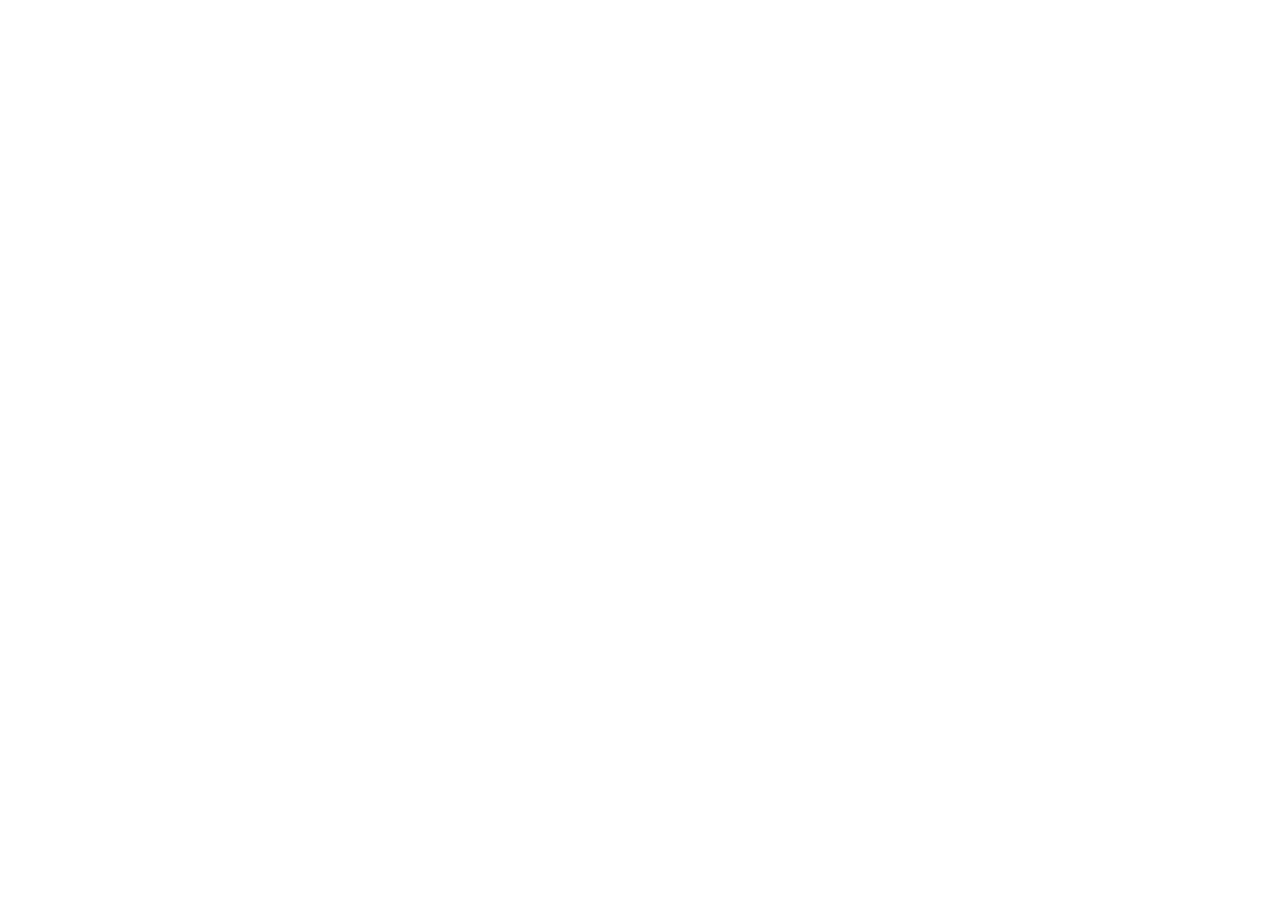
==== commit 59ecb151: "Redirect portfolio to new professional address" ====
--- a/index.html
+++ b/index.html
@@ -2,453 +2,31 @@
 <html lang="en">
 <head>
   <meta charset="utf-8">
-  <meta name="viewport" content="width=device-width, initial-scale=1, viewport-fit=cover">
+  <meta name="viewport" content="width=device-width, initial-scale=1">
+  <meta name="robots" content="noindex,follow">
   <meta name="theme-color" content="#061018">
-  <meta name="description" content="Pedro Batista — international football executive. Leadership, strategy, academy development, data, innovation and social impact.">
+  <meta name="description" content="Pedro Batista — international football executive.">
   <meta property="og:type" content="website">
-  <meta property="og:url" content="https://pedrocb1906.github.io/pedro-batista-portfolio/">
   <meta property="og:title" content="Pedro Batista | Football Executive">
-  <meta property="og:description" content="Executive portfolio — football leadership, strategy and innovation across Europe, Africa, South America and the Middle East.">
+  <meta property="og:description" content="Football leadership, strategy and innovation across international markets.">
   <meta property="og:image" content="https://pedrocb1906.github.io/pedro-batista-portfolio/assets/images/og-image.jpg">
-  <meta name="twitter:card" content="summary_large_image">
+  <link rel="canonical" href="https://pedrocunhabatista.github.io/">
+  <meta http-equiv="refresh" content="0;url=https://pedrocunhabatista.github.io/">
   <title>Pedro Batista | Football Executive</title>
-  <link rel="canonical" href="https://pedrocb1906.github.io/pedro-batista-portfolio/">
-  <link rel="manifest" href="manifest.webmanifest">
-  <link rel="icon" href="assets/images/icon.svg" type="image/svg+xml">
-  <link rel="stylesheet" href="styles.css?v=7">
+  <script>
+    (() => {
+      const destination = 'https://pedrocunhabatista.github.io';
+      const oldBase = '/pedro-batista-portfolio';
+      let path = location.pathname.startsWith(oldBase)
+        ? location.pathname.slice(oldBase.length)
+        : location.pathname;
+      if (!path || path === '/') path = '/';
+      location.replace(`${destination}${path}${location.search}${location.hash}`);
+    })();
+  </script>
 </head>
 <body>
-  <a class="skip-link" href="#main">Skip to content</a>
-
-  <header class="site-header" id="top">
-    <div class="shell header-inner">
-      <a class="brand" href="#home" aria-label="Pedro Batista, home">
-        <span class="brand-mark" aria-hidden="true">PB</span>
-        <span><strong>Pedro Batista</strong><small>Football Executive</small></span>
-      </a>
-      <div class="header-actions">
-        <nav class="site-nav" id="site-nav" aria-label="Main navigation">
-          <a href="#profile">Profile</a>
-          <a href="#vision">Vision</a>
-          <a href="#journey">Journey</a>
-          <a href="#work">Portfolio</a>
-          <a href="#insights">Insights</a>
-          <a href="#media">Media</a>
-          <a href="#contact">Contact</a>
-          <button class="share-small" type="button" data-share>Share</button>
-        </nav>
-        <div class="language-switcher" role="group" aria-label="Choose language">
-          <button type="button" data-language="en" aria-pressed="true">EN</button>
-          <span aria-hidden="true">|</span>
-          <button type="button" data-language="pt" aria-pressed="false">PT</button>
-        </div>
-        <button class="menu-toggle" type="button" aria-expanded="false" aria-controls="site-nav" aria-label="Open menu">
-          <span></span><span></span>
-        </button>
-      </div>
-    </div>
-  </header>
-
-  <main id="main">
-    <section class="hero" id="home">
-      <div class="hero-grid shell">
-        <div class="hero-copy reveal">
-          <p class="eyebrow"><span></span> Executive portfolio</p>
-          <h1>Building football structures that turn <em>vision into performance.</em></h1>
-          <p class="hero-lede">International football executive connecting identity, operations, talent, data and leadership across Europe, Africa, South America and the Middle East.</p>
-          <div class="hero-actions">
-            <a class="button button-primary" href="#work">Explore my work <span aria-hidden="true">↓</span></a>
-            <a class="button button-ghost" href="assets/documents/Pedro-Batista-Executive-CV-ENG.pdf" download>Download CV</a>
-          </div>
-          <dl class="hero-metrics" aria-label="Career snapshot">
-            <div><dt>4</dt><dd>Regions</dd></div>
-            <div><dt>7</dt><dd>Impact pillars</dd></div>
-            <div><dt>360°</dt><dd>Club perspective</dd></div>
-          </dl>
-        </div>
-
-        <button class="hero-visual image-button reveal" type="button" data-lightbox="assets/slides/slide-01.webp" data-caption="Pedro Batista — Executive Portfolio">
-          <img src="assets/slides/slide-01.webp" alt="Cover of Pedro Batista's executive football portfolio" width="1467" height="825" fetchpriority="high">
-          <span class="visual-label"><span>Executive Portfolio</span><strong>Open cover</strong></span>
-        </button>
-      </div>
-      <div class="hero-glow" aria-hidden="true"></div>
-    </section>
-
-    <section class="ticker" aria-label="Areas of expertise">
-      <div class="ticker-track">
-        <span>Football identity</span><i></i><span>First-team structure</span><i></i><span>Academy development</span><i></i><span>Scouting & recruitment</span><i></i><span>Data & technology</span><i></i><span>Leadership & governance</span><i></i><span>Social impact</span>
-      </div>
-    </section>
-
-    <section class="section profile-section" id="profile">
-      <div class="shell">
-        <div class="section-heading reveal">
-          <p class="eyebrow"><span></span> Executive profile</p>
-          <h2>Strategy with an operator's mindset.</h2>
-        </div>
-        <div class="profile-grid">
-          <button class="profile-visual image-button reveal" type="button" data-lightbox="assets/slides/slide-02.webp" data-caption="Executive Profile & Vision">
-            <img src="assets/slides/slide-02.webp" alt="Executive profile, strategic pillars and career journey" width="1467" height="825" loading="lazy">
-            <span class="zoom-cue" aria-hidden="true">View full screen</span>
-          </button>
-          <div class="profile-copy reveal">
-            <figure class="executive-portrait">
-              <img src="assets/images/pedro-batista-original.webp" alt="Pedro Batista, international football executive" width="1024" height="1536" loading="lazy">
-              <figcaption><strong>Pedro Batista</strong><span>Football Executive</span></figcaption>
-            </figure>
-            <p class="lead">I help clubs and ownership groups build modern, competitive and sustainable football structures.</p>
-            <p>My work connects sporting vision, football operations, player development, scouting, recruitment, data, technology and leadership into one coherent operating model.</p>
-            <div class="pillars" aria-label="Seven pillars of strategic impact">
-              <span><b>01</b> Football identity</span>
-              <span><b>02</b> First-team structure</span>
-              <span><b>03</b> Academy development</span>
-              <span><b>04</b> Scouting & recruitment</span>
-              <span><b>05</b> Data & technology</span>
-              <span><b>06</b> Leadership & governance</span>
-              <span><b>07</b> Social impact</span>
-            </div>
-          </div>
-        </div>
-      </div>
-    </section>
-
-    <section class="section vision-section" id="vision">
-      <div class="shell">
-        <div class="vision-intro reveal">
-          <p class="eyebrow"><span></span> Executive vision</p>
-          <h2>From identity to action.</h2>
-          <p class="vision-positioning">The ability to build. The knowledge to execute. The leadership to integrate.</p>
-          <div class="vision-manifesto">
-            <p>I believe sustainable success begins with a clear club identity: an honest understanding of what the institution represents, how it wants to compete and the value it wants to create for players, supporters and its community.</p>
-            <p>My experience allows me to build and implement the structures behind that ambition, from the game model and positional profiles to individual development, academy pathways, recruitment, analysis and technology. My greatest value, however, is connecting those areas through leadership, clear accountability and a shared direction.</p>
-            <p>A strong football organisation does not depend on one coach, one transfer window or one season. It creates continuity without becoming rigid, gives specialists the conditions to excel and turns knowledge into better decisions across the whole club.</p>
-          </div>
-        </div>
-
-        <div class="vision-flow reveal" aria-label="From club identity to sustainable performance">
-          <span>Club identity</span><i aria-hidden="true">→</i><span>Game model</span><i aria-hidden="true">→</i><span>Profiles</span><i aria-hidden="true">→</i><span>Development</span><i aria-hidden="true">→</i><span>Recruitment</span><i aria-hidden="true">→</i><span>Performance</span>
-        </div>
-
-        <div class="vision-pillars">
-          <article class="vision-card reveal"><b>01</b><h3>Identity &amp; Direction</h3><p>Define who the club is, what it stands for and where it is going. Identity should guide sporting decisions and give supporters a team they can understand and recognise.</p></article>
-          <article class="vision-card reveal"><b>02</b><h3>Integrated Leadership</h3><p>Connect the first team, academy, scouting, performance, medical, operations and management around shared priorities, clear responsibilities and open communication.</p></article>
-          <article class="vision-card reveal"><b>03</b><h3>A Club Game Model</h3><p>Translate identity, competitive objectives and league context into a flexible football framework that gives direction beyond any individual coach.</p></article>
-          <article class="vision-card reveal"><b>04</b><h3>Profiles &amp; Recruitment</h3><p>Turn the game model into positional requirements. Recruit players and coaches for their fit, contribution and potential, combining observation, context and evidence.</p></article>
-          <article class="vision-card reveal"><b>05</b><h3>Individual Development</h3><p>Give every player a clear development plan with relevant objectives, regular feedback and shared ownership, from academy prospects to first-team professionals.</p></article>
-          <article class="vision-card reveal"><b>06</b><h3>Academy Pathways</h3><p>Treat youth development as a strategic pillar of the club. Align principles, profiles and transition plans so talent can progress naturally towards professional football.</p></article>
-          <article class="vision-card reveal"><b>07</b><h3>Evidence &amp; Technology</h3><p>Use data and technology to make the club's own principles measurable, improve understanding, challenge assumptions and support faster, better-informed decisions.</p></article>
-          <article class="vision-card reveal"><b>08</b><h3>Sustainability &amp; Connection</h3><p>Link sporting performance to financial discipline, asset development and social relevance, strengthening the relationship between the club, its supporters and its community.</p></article>
-        </div>
-
-        <div class="vision-closing reveal">
-          <p>My role is to set the direction, build where needed, understand the detail and lead the people who turn strategy into daily performance.</p>
-          <strong>Direction to align. Knowledge to execute. Leadership to progress.</strong>
-        </div>
-      </div>
-    </section>
-
-    <section class="section journey-section" id="journey">
-      <div class="shell">
-        <div class="section-heading split-heading reveal">
-          <div>
-            <p class="eyebrow"><span></span> Career journey</p>
-            <h2>Built across clubs, continents and contexts.</h2>
-          </div>
-          <p>From academy transformation and match operations to data-led strategy, education and AI.</p>
-        </div>
-        <div class="timeline">
-          <article class="timeline-item reveal">
-            <div class="timeline-date">2025—Present</div>
-            <div><p class="timeline-kicker">Portugal · Global</p><h3>MindStats</h3><p>CEO & Co-Founder of an AI platform focused on measuring mental performance in elite football.</p></div>
-          </article>
-          <article class="timeline-item reveal">
-            <div class="timeline-date">2024—Present</div>
-            <div><p class="timeline-kicker">Brazil · Global operations</p><h3>MyGamePlan</h3><p>Strategic guidance for clubs and scouting teams, integrating game model, recruitment, performance analysis and data.</p></div>
-          </article>
-          <article class="timeline-item reveal">
-            <div class="timeline-date">2025—Present</div>
-            <div><p class="timeline-kicker">Brazil · Nigeria</p><h3>SportZ & BOS Africa</h3><p>Lecturer and guest speaker in football identity, executive leadership, operating models and data-driven decision-making.</p></div>
-          </article>
-          <article class="timeline-item reveal">
-            <div class="timeline-date">2023—2025</div>
-            <div><p class="timeline-kicker">Egypt</p><h3>ENPPI West Football Academy</h3><p>Technical Director overseeing methodology, training model and long-term player-development strategy.</p></div>
-          </article>
-          <article class="timeline-item reveal">
-            <div class="timeline-date">2021—2023</div>
-            <div><p class="timeline-kicker">Nigeria</p><h3>Kebbi United & State Academies</h3><p>Directed club operations and two state academies, developing pathways, scouting systems and technical methodology.</p></div>
-          </article>
-          <article class="timeline-item reveal">
-            <div class="timeline-date">2013—2018</div>
-            <div><p class="timeline-kicker">Portugal</p><h3>Sporting CP</h3><p>Academy restructuring, Sporting ISM, UEFA match operations, Sporting TV and Sporting Social Foundation.</p></div>
-          </article>
-        </div>
-      </div>
-    </section>
-
-    <section class="section work-section" id="work">
-      <div class="shell">
-        <div class="section-heading split-heading reveal">
-          <div>
-            <p class="eyebrow"><span></span> Selected portfolio</p>
-            <h2>Work designed for lasting sporting progress.</h2>
-          </div>
-          <p>Tap any case to inspect the original portfolio visual in full-screen detail.</p>
-        </div>
-
-        <div class="filters reveal" role="group" aria-label="Filter projects">
-          <button class="filter is-active" type="button" data-filter="all" aria-pressed="true">All</button>
-          <button class="filter" type="button" data-filter="leadership" aria-pressed="false">Leadership</button>
-          <button class="filter" type="button" data-filter="data" aria-pressed="false">Data & AI</button>
-          <button class="filter" type="button" data-filter="education" aria-pressed="false">Education</button>
-          <button class="filter" type="button" data-filter="impact" aria-pressed="false">Impact</button>
-        </div>
-
-        <div class="project-grid">
-          <article class="project-card reveal" data-category="leadership">
-            <button class="project-image image-button" type="button" data-lightbox="assets/slides/slide-03.webp" data-caption="Sporting CP — Building a 360° Club Perspective">
-              <img src="assets/slides/slide-03.webp" alt="Sporting CP case study with Pedro Batista's roles and contributions" width="1467" height="825" loading="lazy">
-              <span class="project-number">01</span><span class="zoom-cue" aria-hidden="true">Expand</span>
-            </button>
-            <div class="project-copy"><div><p>Portugal · 2013—2018</p><h3>Sporting CP</h3></div><span>360° club perspective</span></div>
-          </article>
-
-          <article class="project-card reveal" data-category="leadership impact">
-            <button class="project-image image-button" type="button" data-lightbox="assets/slides/slide-04.webp" data-caption="Nigeria — Club Leadership, Academies & Social Impact">
-              <img src="assets/slides/slide-04.webp" alt="Nigeria club leadership, academies and social impact case study" width="1467" height="825" loading="lazy">
-              <span class="project-number">02</span><span class="zoom-cue" aria-hidden="true">Expand</span>
-            </button>
-            <div class="project-copy"><div><p>Nigeria · 2021—2023</p><h3>Kebbi United & State Academies</h3></div><span>Leadership & pathways</span></div>
-          </article>
-
-          <article class="project-card reveal" data-category="leadership education">
-            <button class="project-image image-button" type="button" data-lightbox="assets/slides/slide-05.webp" data-caption="ENPPI West Football Academy — Standardising Development">
-              <img src="assets/slides/slide-05.webp" alt="ENPPI West Football Academy development case study" width="1467" height="825" loading="lazy">
-              <span class="project-number">03</span><span class="zoom-cue" aria-hidden="true">Expand</span>
-            </button>
-            <div class="project-copy"><div><p>Egypt · 2023—2024</p><h3>ENPPI West Football Academy</h3></div><span>Academy transformation</span></div>
-          </article>
-
-          <article class="project-card reveal" data-category="data leadership">
-            <button class="project-image image-button" type="button" data-lightbox="assets/slides/slide-06.webp" data-caption="MyGamePlan — Turning Data into Football Leadership & Results">
-              <img src="assets/slides/slide-06.webp" alt="MyGamePlan global football strategy and data case study" width="1467" height="825" loading="lazy">
-              <span class="project-number">04</span><span class="zoom-cue" aria-hidden="true">Expand</span>
-            </button>
-            <div class="project-copy"><div><p>Brazil · Global · 2024—Present</p><h3>MyGamePlan</h3></div><span>Data into decisions</span></div>
-          </article>
-
-          <article class="project-card reveal" data-category="data">
-            <button class="project-image image-button" type="button" data-lightbox="assets/slides/slide-07.webp" data-caption="MindStats — Mental Performance Intelligence">
-              <img src="assets/slides/slide-07.webp" alt="MindStats AI mental performance intelligence concept" width="1467" height="825" loading="lazy">
-              <span class="project-number">05</span><span class="zoom-cue" aria-hidden="true">Expand</span>
-            </button>
-            <div class="project-copy"><div><p>Portugal · 2025—Present</p><h3>MindStats</h3></div><span>AI & mental performance</span></div>
-          </article>
-
-          <article class="project-card reveal" data-category="education leadership">
-            <button class="project-image image-button" type="button" data-lightbox="assets/slides/slide-08.webp" data-caption="Lecturer & Guest Speaker — Football Education and Executive Learning">
-              <img src="assets/slides/slide-08.webp" alt="Lecturer and guest speaker portfolio with BOS Africa and SportZ" width="1467" height="825" loading="lazy">
-              <span class="project-number">06</span><span class="zoom-cue" aria-hidden="true">Expand</span>
-            </button>
-            <div class="project-copy"><div><p>International · 2025—Present</p><h3>Lecturer & Guest Speaker</h3></div><span>Executive learning</span></div>
-          </article>
-
-          <article class="project-card project-card-wide reveal" data-category="impact">
-            <button class="project-image image-button" type="button" data-lightbox="assets/slides/slide-09.webp" data-caption="Social Impact — Football as a Development Platform">
-              <img src="assets/slides/slide-09.webp" alt="Football social impact and community development projects" width="1467" height="825" loading="lazy">
-              <span class="project-number">07</span><span class="zoom-cue" aria-hidden="true">Expand</span>
-            </button>
-            <div class="project-copy"><div><p>Foundation · Community projects</p><h3>Football as a Development Platform</h3></div><span>People & communities</span></div>
-          </article>
-        </div>
-      </div>
-    </section>
-
-    <section class="section insights-section" id="insights">
-      <div class="shell">
-        <div class="section-heading split-heading reveal">
-          <div>
-            <p class="eyebrow"><span></span> Selected insights</p>
-            <h2>Ideas that shape the work.</h2>
-          </div>
-          <p>Perspectives on football strategy, technology and institutional development, informed by experience across different markets and operating contexts.</p>
-        </div>
-
-        <div class="insights-grid">
-          <article class="insight-card reveal">
-            <a href="https://www.linkedin.com/pulse/from-library-laboratory-what-really-differentiate-ai-football-pedro-ga05e/" target="_blank" rel="noopener" aria-label="Read From the Library to the Laboratory on LinkedIn">
-              <div class="insight-image">
-                <img src="assets/images/insights/ai-football-analysis.webp?v=2" alt="Original cover of From the Library to the Laboratory" width="1064" height="599" loading="lazy">
-                <span>AI &amp; Football Analysis</span>
-              </div>
-              <div class="insight-copy">
-                <p>July 2026</p>
-                <h3>From the Library to the Laboratory</h3>
-                <div>Artificial intelligence in football will not be differentiated by the presence of a chat box, but by its ability to transform each club's methodology, knowledge and football language into an adaptable and measurable proprietary system.</div>
-                <strong>Read on LinkedIn <span aria-hidden="true">↗</span></strong>
-              </div>
-            </a>
-          </article>
-
-          <article class="insight-card reveal">
-            <a href="https://www.linkedin.com/pulse/stop-wasting-money-why-african-football-must-break-free-pedro-batista-qpote/" target="_blank" rel="noopener" aria-label="Read Stop Wasting Money on LinkedIn">
-              <div class="insight-image">
-                <img src="assets/images/insights/african-football-systems.webp?v=2" alt="Original cover illustrating the shift from symbolic actions to football systems" width="1232" height="693" loading="lazy">
-                <span>African Football Strategy</span>
-              </div>
-              <div class="insight-copy">
-                <p>January 2026</p>
-                <h3>Stop Wasting Money</h3>
-                <div>A call for African football to replace isolated showcases and opportunistic exports with identity, education, governance and long-term systems that develop players properly, strengthen institutions and retain value within the continent.</div>
-                <strong>Read on LinkedIn <span aria-hidden="true">↗</span></strong>
-              </div>
-            </a>
-          </article>
-
-          <article class="insight-card reveal">
-            <a href="https://www.linkedin.com/posts/pedrocunhabatista_africanfootball-activity-7357034056586326016-vlFF" target="_blank" rel="noopener" aria-label="View What I Learned Working in Egypt on LinkedIn">
-              <div class="insight-image">
-                <img src="assets/images/insights/egypt-football-perspective.webp?v=2" alt="Pedro Batista speaking on the pitch in the original LinkedIn video" width="614" height="345" loading="lazy">
-                <span>Field Perspective</span>
-              </div>
-              <div class="insight-copy">
-                <p>August 2025</p>
-                <h3>What I Learned Working in Egypt</h3>
-                <div>A field perspective on Egyptian football's enormous potential and the barriers limiting it: preserving individual creativity, modernising club governance, reconnecting teams with supporters and strengthening the league's business ecosystem.</div>
-                <strong>View on LinkedIn <span aria-hidden="true">↗</span></strong>
-              </div>
-            </a>
-          </article>
-        </div>
-      </div>
-    </section>
-
-    <section class="section media-section" id="media">
-      <div class="shell">
-        <div class="section-heading split-heading reveal">
-          <div>
-            <p class="eyebrow"><span></span> Media &amp; interviews</p>
-            <h2>Football ideas, shared from the field.</h2>
-          </div>
-          <p>Selected interviews and field perspectives on leadership, academy development and football's social role.</p>
-        </div>
-
-        <div class="media-grid">
-          <article class="media-card media-card-featured reveal">
-            <div class="media-frame media-frame-youtube">
-              <a class="youtube-launch" href="https://www.youtube.com/watch?v=NYie2KqqMXQ&amp;t=224s" target="_blank" rel="noopener" aria-label="Watch the Sporting Foundation interview on YouTube from 3 minutes 44 seconds">
-                <img src="assets/slides/slide-03.webp" alt="Sporting CP interview and social impact perspective" width="1467" height="825" loading="lazy">
-                <span class="play-button" aria-hidden="true">&#9654;</span>
-                <span class="video-duration">Watch on YouTube &middot; 03:44 &#8599;</span>
-              </a>
-            </div>
-            <div class="media-copy">
-              <p>Sporting TV &middot; Portugal</p>
-              <h3>Sporting Foundation: football, mission &amp; social impact</h3>
-            </div>
-          </article>
-
-          <article class="media-card reveal">
-            <div class="media-frame">
-              <video controls preload="none" poster="assets/slides/slide-04.webp" playsinline aria-label="Pedro Batista field perspective from Nigeria">
-                <source src="assets/media/pedro-batista-nigeria.mp4" type="video/mp4">
-                Your browser does not support embedded video.
-              </video>
-            </div>
-            <div class="media-copy">
-              <p>Nigeria &middot; Leadership in context</p>
-              <h3>Building pathways through club and academy work</h3>
-            </div>
-          </article>
-
-          <article class="media-card media-card-portrait reveal">
-            <div class="media-frame is-portrait">
-              <video controls preload="none" poster="assets/slides/slide-05.webp" playsinline aria-label="Pedro Batista academy perspective from Egypt">
-                <source src="assets/media/pedro-batista-egypt.mp4" type="video/mp4">
-                Your browser does not support embedded video.
-              </video>
-            </div>
-            <div class="media-copy">
-              <p>Egypt &middot; Academy development</p>
-              <h3>Turning methodology into daily practice</h3>
-            </div>
-          </article>
-        </div>
-      </div>
-    </section>
-
-    <section class="section documents-section" id="documents">
-      <div class="shell">
-        <div class="section-heading split-heading reveal">
-          <div><p class="eyebrow"><span></span> Full documents</p><h2>Explore every detail.</h2></div>
-          <p>The original English CV and executive portfolio are included for offline reading and download.</p>
-        </div>
-        <div class="document-grid">
-          <article class="document-card reveal">
-            <div class="document-previews" aria-label="CV page previews">
-              <button class="document-preview image-button" type="button" data-lightbox="assets/cv/cv-page-1.webp" data-caption="Executive CV — Page 1">
-                <img src="assets/cv/cv-page-1.webp" alt="First page of Pedro Batista's executive CV" width="992" height="1404" loading="lazy">
-              </button>
-              <button class="document-preview image-button" type="button" data-lightbox="assets/cv/cv-page-2.webp" data-caption="Executive CV — Page 2">
-                <img src="assets/cv/cv-page-2.webp" alt="Second page of Pedro Batista's executive CV" width="992" height="1404" loading="lazy">
-              </button>
-            </div>
-            <div><p>2 pages · English</p><h3>Executive CV</h3><a href="assets/documents/Pedro-Batista-Executive-CV-ENG.pdf" download>Download PDF <span aria-hidden="true">↓</span></a></div>
-          </article>
-          <article class="document-card reveal">
-            <button class="document-preview image-button" type="button" data-lightbox="assets/slides/slide-01.webp" data-caption="Executive Portfolio — Cover">
-              <img src="assets/slides/slide-01.webp" alt="Cover of Pedro Batista's executive portfolio" width="1467" height="825" loading="lazy">
-              <span class="zoom-cue" aria-hidden="true">Preview</span>
-            </button>
-            <div><p>10 pages · English</p><h3>Executive Portfolio</h3><a href="assets/documents/Pedro-Batista-Executive-Portfolio.pdf" download>Download PDF <span aria-hidden="true">↓</span></a></div>
-          </article>
-        </div>
-
-        <div class="credentials reveal">
-          <details><summary>Education & specialist training <span>+</span></summary><div><p>Economics at ISEG; Team Management at the Portuguese Football Federation; Fundamentals of Global Sports Management at NYU; scouting, football analysis, data science, sports innovation, football business, sports law and FA development courses.</p></div></details>
-          <details><summary>Languages <span>+</span></summary><div><p>Portuguese — native · English — fluent · Spanish — working · French — basic</p></div></details>
-        </div>
-      </div>
-    </section>
-
-    <section class="section contact-section" id="contact">
-      <div class="shell contact-card reveal">
-        <div>
-          <p class="eyebrow"><span></span> Let's connect</p>
-          <h2>Building the next chapter of football.</h2>
-          <p>Available for executive leadership, club development, academy transformation, strategic advisory and speaking engagements.</p>
-        </div>
-        <div class="contact-actions">
-          <a class="contact-link whatsapp" href="https://wa.me/351937588859?text=Hello%20Pedro%2C%20I%20visited%20your%20executive%20portfolio%20and%20would%20like%20to%20connect." target="_blank" rel="noopener"><span>WhatsApp</span><strong>Start a conversation ↗</strong></a>
-          <a class="contact-link" href="mailto:pedrobatista.football@gmail.com"><span>Email</span><strong>pedrobatista.football@gmail.com ↗</strong></a>
-          <a class="contact-link" href="https://www.linkedin.com/in/pedrocunhabatista/" target="_blank" rel="noopener"><span>LinkedIn</span><strong>View profile ↗</strong></a>
-          <button class="contact-link share-contact" type="button" data-share><span>Share portfolio</span><strong>Send this page ↗</strong></button>
-        </div>
-      </div>
-    </section>
-  </main>
-
-  <footer class="site-footer">
-    <div class="shell"><div><strong>Pedro Batista</strong><span>Football leadership · Strategy · Innovation</span></div><a href="#home" data-back-to-top>Back to top ↑</a></div>
-  </footer>
-
-  <nav class="mobile-nav" aria-label="Mobile navigation">
-    <a href="#home"><span aria-hidden="true">⌂</span>Home</a>
-    <a href="#vision"><span aria-hidden="true">◎</span>Vision</a>
-    <a href="#work"><span aria-hidden="true">◇</span>Work</a>
-    <a href="#contact"><span aria-hidden="true">✦</span>Contact</a>
-  </nav>
-
-  <dialog class="lightbox" aria-label="Portfolio image viewer">
-    <div class="lightbox-bar">
-      <p class="lightbox-caption"></p>
-      <div><button type="button" data-zoom-out aria-label="Zoom out">−</button><button type="button" data-zoom-reset aria-label="Reset zoom">100%</button><button type="button" data-zoom-in aria-label="Zoom in">+</button><button class="lightbox-close" type="button" aria-label="Close image">×</button></div>
-    </div>
-    <div class="lightbox-stage"><img src="" alt=""></div>
-  </dialog>
-
-  <div class="toast" role="status" aria-live="polite"></div>
-  <script src="translations.js?v=2" defer></script>
-  <script src="app.js?v=7" defer></script>
+  <p>This portfolio has moved to <a href="https://pedrocunhabatista.github.io/">pedrocunhabatista.github.io</a>.</p>
+  <p>Este portefólio mudou para <a href="https://pedrocunhabatista.github.io/">pedrocunhabatista.github.io</a>.</p>
 </body>
 </html>
